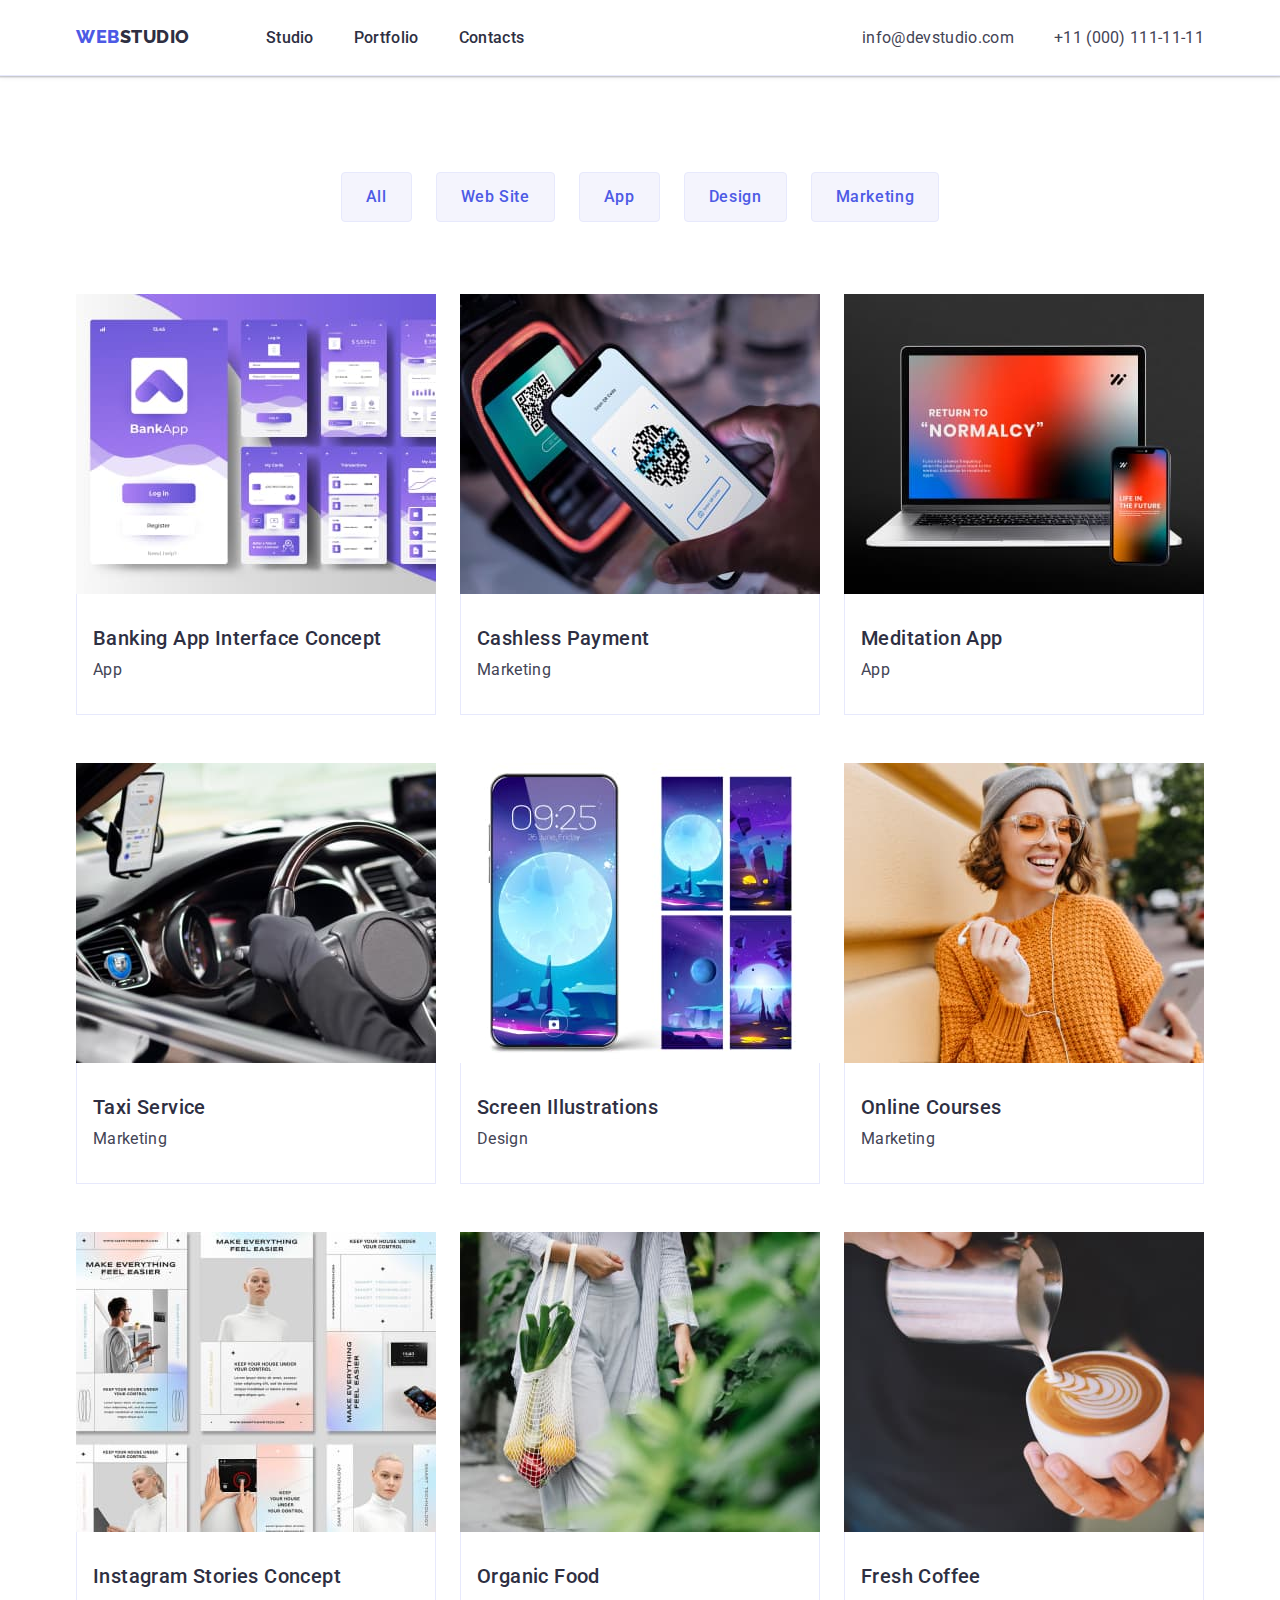
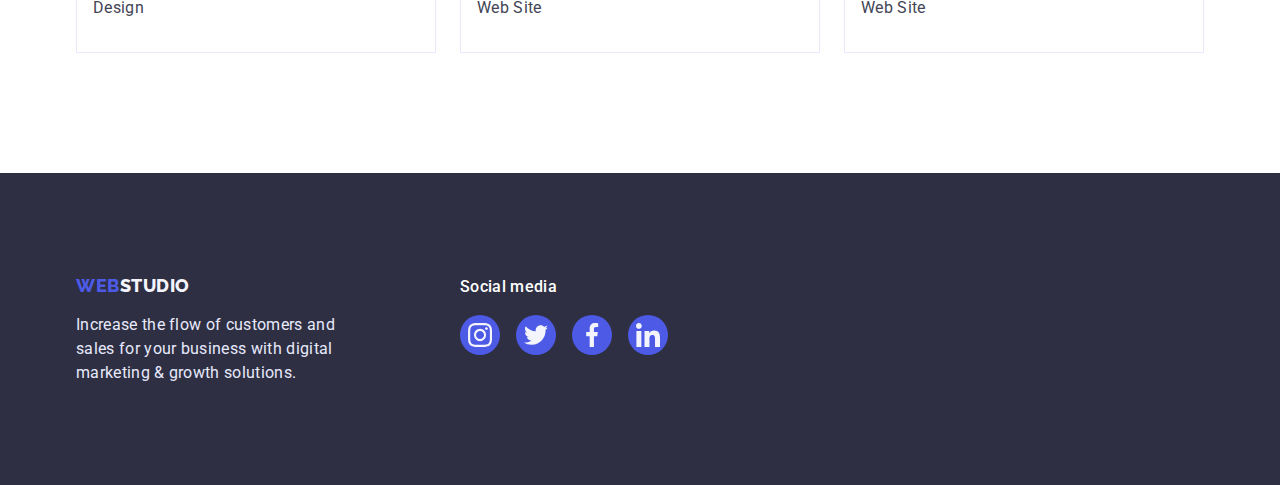
==== portfolio.html @ 76aab084 "hw5" ====
<!DOCTYPE html>
<html lang="en">
  <head>
    <meta charset="UTF-8" />
    <meta http-equiv="X-UA-Compatible" content="IE=edge" />
    <meta name="viewport" content="width=device-width, initial-scale=1.0" />
    <title>Document</title>
    <link rel="preconnect" href="https://fonts.googleapis.com" />
    <link rel="preconnect" href="https://fonts.gstatic.com" crossorigin />
    <link
      href="https://fonts.googleapis.com/css2?family=Raleway:wght@800&family=Roboto:wght@400;500;700&display=swap"
      rel="stylesheet"
    />
    <link
      rel="stylesheet"
      href="https://cdn.jsdelivr.net/npm/modern-normalize@1.1.0/modern-normalize.css"
    />
    <link rel="stylesheet" href="./css/styles.css" />
  </head>
  <body>
    <!--HEADER-->
    <header class="page-header">
      <div class="container page-header-container">
        <nav class="navigation">
          <a class="logo logo-header link" href="./index.html"
            >WEB<span class="header-part-word">Studio</span>
          </a>
          <ul class="menu list">
            <li class="menu-item">
              <a class="menu-link link" href="./index.html">Studio</a>
            </li>
            <li class="menu-item">
              <a class="menu-link link" href="./portfolio.html">Portfolio</a>
            </li>
            <li class="menu-item">
              <a class="menu-link link" href="">Contacts</a>
            </li>
          </ul>
          <!--Navigation-->
        </nav>
        <address class="communication-methods">
          <ul class="menu list">
            <li class="mail-number">
              <a class="link contacts" href="mailto:info@devstudio.com"
                >info@devstudio.com</a
              >
            </li>
            <li class="mail-number">
              <a class="link contacts" href="tel:+110001111111"
                >+11 (000) 111-11-11
              </a>
            </li>
          </ul>
        </address>
      </div>
    </header>
    <!--======MAIN======-->
    <main>
      <section class="section-portfolio">
        <div class="container">
          <h1 class="visually-hidden">Sections of the site</h1>
          <ul class="list menu-sections">
            <!--BUTTONS FOCUS HOVER-->
            <li class="btn-portfolio">
              <button class="filter-btn" type="button">All</button>
            </li>
            <li class="btn-portfolio">
              <button class="filter-btn" type="button">Web Site</button>
            </li>
            <li class="btn-portfolio">
              <button class="filter-btn" type="button">App</button>
            </li>
            <li class="btn-portfolio">
              <button class="filter-btn" type="button">Design</button>
            </li>
            <li class="btn-portfolio">
              <button class="filter-btn" type="button">Marketing</button>
            </li>
          </ul>
          <!-- work  -->
          <ul class="list portfolio-img">
            <li class="pictures-of-works">
              <a class="link links-img-works" href="">
                <img
                  src="./images/card1.jpg"
                  alt="Banking App Interface Concept"
                  width="360"
                  height="300"
                />
                <div class="typical-examples-work">
                  <h2 class="nav-types-work">Banking App Interface Concept</h2>
                  <p class="text-supnav">App</p>
                </div>
              </a>
            </li>
            <li class="pictures-of-works">
              <a class="link links-img-works" href="">
                <img
                  src="./images/card2.jpg"
                  alt="Cashless Payment"
                  width="360"
                  height="300"
                />
                <div class="typical-examples-work">
                  <h2 class="nav-types-work">Cashless Payment</h2>
                  <p class="text-supnav">Marketing</p>
                </div>
              </a>
            </li>
            <li class="pictures-of-works">
              <a class="link links-img-works" href="">
                <img
                  src="./images/card3.jpg"
                  alt="Meditation App"
                  width="360"
                  height="300"
                />
                <div class="typical-examples-work">
                  <h2 class="nav-types-work">Meditation App</h2>
                  <p class="text-supnav">App</p>
                </div>
              </a>
            </li>
            <li class="pictures-of-works">
              <a class="link links-img-works" href="">
                <img
                  src="./images/card4.jpg"
                  alt="Taxi Service"
                  width="360"
                  height="300"
                />
                <div class="typical-examples-work">
                  <h2 class="nav-types-work">Taxi Service</h2>
                  <p class="text-supnav">Marketing</p>
                </div>
              </a>
            </li>
            <li class="pictures-of-works">
              <a class="link links-img-works" href="">
                <img
                  src="./images/card5.jpg"
                  alt="Screen Illustrations"
                  width="360"
                  height="300"
                />
                <div class="typical-examples-work">
                  <h2 class="nav-types-work">Screen Illustrations</h2>
                  <p class="text-supnav">Design</p>
                </div>
              </a>
            </li>
            <li class="pictures-of-works">
              <a class="link links-img-works" href="">
                <img
                  src="./images/card6.jpg"
                  alt="Online Courses"
                  height="300"
                  width="360"
                />
                <div class="typical-examples-work">
                  <h2 class="nav-types-work">Online Courses</h2>
                  <p class="text-supnav">Marketing</p>
                </div>
              </a>
            </li>
            <li class="pictures-of-works bottom-pictures">
              <a class="link links-img-works" href="">
                <img
                  src="./images/card7.jpg"
                  alt="Instagram Stories Concept"
                  width="360"
                  height="300"
                />
                <div class="typical-examples-work">
                  <h2 class="nav-types-work">Instagram Stories Concept</h2>
                  <p class="text-supnav">Design</p>
                </div>
              </a>
            </li>
            <li class="pictures-of-works bottom-pictures">
              <a class="link links-img-works" href="">
                <img
                  src="./images/card8.jpg"
                  alt="Organic Food"
                  width="360"
                  height="300"
                />
                <div class="typical-examples-work">
                  <h2 class="nav-types-work">Organic Food</h2>
                  <p class="text-supnav">Web Site</p>
                </div>
              </a>
            </li>
            <li class="pictures-of-works bottom-pictures">
              <a class="link links-img-works" href="">
                <img
                  src="./images/card9.jpg"
                  alt="Fresh Coffee"
                  width="360"
                  height="300"
                />
                <div class="typical-examples-work">
                  <h2 class="nav-types-work">Fresh Coffee</h2>
                  <p class="text-supnav">Web Site</p>
                </div>
              </a>
            </li>
          </ul>
        </div>
      </section>
    </main>
    <footer class="footer">
      <div class="container cointeiner-flex">
        <div>
          <a class="logo link logo-footer" href="./index.html"
            >WEB<span class="footer-part-word">Studio</span>
          </a>
          <p class="paragraph-footer">
            Increase the flow of customers and sales for your business with
            digital marketing & growth solutions.
          </p>
        </div>
        <div class="div-soc-footer">
          <p class="soc-media-headline">Social media</p>
          <ul class="soc-list-footer list">
            <li class="soc-icon-footer">
              <a class="soc-link-footer" href="">
                <svg width="24" height="24">
                  <use href="./images/icons.svg#icon-instagram"></use>
                </svg>
              </a>
            </li>
            <li class="soc-icon-footer">
              <a class="soc-link-footer" href="">
                <svg width="24" height="24" class="footer-items-soc">
                  <use href="./images/icons.svg#icon-twitter"></use>
                </svg>
              </a>
            </li>
            <li class="soc-icon-footer">
              <a class="soc-link-footer" href="">
                <svg width="24" height="24" class="footer-items-soc">
                  <use href="./images/icons.svg#icon-facebook"></use>
                </svg>
              </a>
            </li>
            <li class="soc-icon-footer">
              <a class="soc-link-footer" href="">
                <svg width="24" height="24" class="footer-items-soc">
                  <use href="./images/icons.svg#icon-linkedin"></use>
                </svg>
              </a>
            </li>
          </ul>
        </div>
      </div>
    </footer>
  </body>
</html>
---- css/styles.css ----
:root {
  --font-color: #4d5ae5;
  --color-menu: #2e2f42;
  --color-nav-links: #434455;
  --color-white: #ffffff;
  --color-blue: #404bbf;
  --color-grey: #8e8f99;
  --white-grey: #f4f4fd;
  --primary-font: "Roboto", sans-serif;
  --secondary-font: "Raleway", sans-serif;
}
.list {
  list-style: none;
}
.link {
  text-decoration: none;
}
body {
  font-family: var(--primary-font);
  color: var(--color-nav-links);
  background-color: var(--color-white);
}
.section {
  padding-top: 120px;
  padding-bottom: 120px;
}
.section-second {
  padding-top: 120px;
}

h1,
h2,
h3,
h4,
h5,
h6,
p {
  margin-top: 0;
  margin-bottom: 0;
}
ul,
ol {
  margin-top: 0;
  margin-bottom: 0;
  padding-left: 0;
}
img {
  display: block;
}
.container {
  width: 1158px;
  margin-left: auto;
  margin-right: auto;
  padding-left: 15px;
  padding-right: 15px;
}
/*=======HEADER =============*/
.page-header {
  padding-top: 25.5px;
  padding-bottom: 25.5px;
  border-bottom: 1px solid #e7e9fc;
  box-shadow: 0px 2px 1px rgba(46, 47, 66, 0.08),
    0px 1px 1px rgba(46, 47, 66, 0.16), 0px 1px 6px rgba(46, 47, 66, 0.08);
}
.page-header-container {
  display: flex;
}

.navigation {
  display: flex;
}
.menu {
  display: flex;
  align-items: center;
}
.menu-item:not(:last-child) {
  margin-right: 40px;
}

.logo {
  font-family: var(--secondary-font);
  font-weight: 800;
  font-size: 18px;
  line-height: 1.17;
  letter-spacing: 0.03em;
  text-transform: uppercase;
  color: var(--font-color);
}
.logo-header {
  margin-right: 76px;
}
.header-part-word {
  font-family: var(--secondary-font);
  font-weight: 800;
  font-size: 18px;
  line-height: 1.17;
  letter-spacing: 0.03em;
  text-transform: uppercase;

  color: var(--color-menu);
}

.menu-link {
  font-weight: 500;
  font-size: 16px;
  line-height: 1.5;
  letter-spacing: 0.02em;

  color: var(--color-menu);
}
.menu-link:hover,
.menu-link:focus {
  color: var(--color-blue);
}
.mail-number:not(:last-child) {
  margin-right: 40px;
}
.communication-methods {
  font-style: normal;
  margin-left: auto;
}
.contacts {
  font-weight: 400;
  font-size: 16px;
  line-height: 1.5;
  letter-spacing: 0.02em;
  color: var(--color-nav-links);
}
.contacts:hover,
.contacts:focus {
  color: var(--color-blue);
}

/*=== HERO 1 PAGE=== */
.hero {
  background-color: var(--color-menu);
  padding-top: 188px;
  padding-bottom: 188px;
  background-image: linear-gradient(
      rgba(46, 47, 66, 0.7),
      rgba(46, 47, 66, 0.7)
    ),
    url("../images/people-office.jpg");
  background-repeat: no-repeat;
  background-size: cover;
  background-position: center;
  max-width: 1440px;
  margin: auto;
}

.section-name {
  font-weight: 700;
  font-size: 56px;
  line-height: 1.07;
  text-align: center;
  letter-spacing: 0.02em;

  color: var(--color-white);
  margin-bottom: 48px;
}
.modal-btn {
  font-family: var(--primary-font);
  font-weight: 500;
  font-size: 16px;
  line-height: 1.5;
  letter-spacing: 0.04em;
  cursor: pointer;
  margin-left: auto;
  margin-right: auto;
  display: flex;

  color: var(--color-white);
  background-color: var(--font-color);
  border-color: transparent;

  border-radius: 4px;
  padding-top: 15px;
  padding-bottom: 15px;
  padding-left: 32px;
  padding-right: 32px;
  box-shadow: 0px 4px 4px rgba(0, 0, 0, 0.15);
}
.modal-btn:hover,
.modal-btn:focus {
  background-color: var(--color-blue);
}

.section-subtitle {
  font-weight: 500;
  font-size: 20px;
  line-height: 1.2;
  letter-spacing: 0.02em;

  color: var(--color-menu);
}
.text-section-subtitle {
  font-size: 16px;
  line-height: 1.5;
  letter-spacing: 0.02em;
}
/*=============Second section ===========*/
.list-of-benefits {
  display: flex;
}
.visually-hidden {
  position: absolute;
  width: 1px;
  height: 1px;
  margin: -1px;
  border: 0;
  padding: 0;
  white-space: nowrap;
  clip-path: inset(100%);
  clip: rect(0 0 0 0);
  overflow: hidden;
}

.text-benefit:not(:last-child) {
  margin-right: 24px;
}
.text-benefit {
  flex-basis: 264.5px;
}
.section-subtitle {
  margin-bottom: 8px;
}
.background-benefit {
  height: 112px;
  background: #f4f4fd;
  border-radius: 4px;
  margin-bottom: 8px;
  display: flex;
  justify-content: center;
  align-items: center;
}

/*3 section What are we doing*/
.work-examples {
  display: flex;
  flex-wrap: wrap;
}
.exmpl-work-picture:not(:nth-child(3n)) {
  margin-right: 24px;
}

/*COMPONENS FOR 2 SECTOIN TITLE: What are we doing and Our team*/

.section-title {
  font-weight: 700;
  font-size: 36px;
  line-height: 1.11;
  text-align: center;
  letter-spacing: 0.02em;
  text-transform: capitalize;
  margin-bottom: 72px;

  color: var(--color-menu);
}
/*COMPONENS 1 h for section Our team*/
.web-studioworker {
  font-weight: 500;
  font-size: 20px;
  line-height: 1.2;
  text-align: center;
  letter-spacing: 0.02em;

  color: var(--color-menu);
  margin-bottom: 8px;
}
/*1 SECTION heading */
.web-studioworker-speciality {
  font-weight: 400;
  font-size: 16px;
  line-height: 1.5;
  text-align: center;
  letter-spacing: 0.02em;
  margin-bottom: 8px;
}
/*==========4 SECTION OUR TEAM====================== */
.section-list-team {
  background-color: #f4f4fd;
}
.employees-cards {
  display: flex;
  flex-wrap: wrap;
}
.employee-card:not(:nth-child(4n)) {
  margin-right: 24px;
}
.employee-card {
  box-shadow: 0px 1px 6px rgba(46, 47, 66, 0.08),
    0px 1px 1px rgba(46, 47, 66, 0.16), 0px 2px 1px rgba(46, 47, 66, 0.08);
}
.links-fourth-section {
  background-color: var(--color-white);
  border-radius: 0px 0px 4px 4px;
}

.name-vacancy-employee {
  padding-top: 32px;
  padding-bottom: 32px;
}
.employee-soc-lict {
  display: flex;
  justify-content: center;
  gap: 24px;
}
.emploee-soc-item {
  width: 40px;
  height: 40px;
}
.soc-icon {
  fill: #f4f4fd;
}
.emploee-soc-link {
  width: 100%;
  height: 100%;
  border-radius: 50%;
  background-color: var(--font-color);
  display: flex;
  align-items: center;
  justify-content: center;
}
.emploee-soc-link:hover,
.emploee-soc-link:focus {
  background-color: var(--color-blue);
}
/*=====================SECTION CUSTOMERS===================================*/
.customers {
  padding-top: 120px;
  padding-bottom: 120px;
}
.caption-customers {
  font-family: var(--primary-font);
  font-style: normal;
  font-weight: 700;
  font-size: 36px;
  line-height: 1.1;
  text-align: center;
  letter-spacing: 0.02em;
  color: var(--color-menu);
  margin-bottom: 72px;
}

.roster-li {
  width: 168px;
  height: 88px;
  width: calc((100% - 120px) / 6);
}
.icons-svg {
  width: 104px;
  height: 56px;

  fill: currentColor;
}
.icons-customers {
  display: flex;
  justify-content: center;
  gap: 24px;
}
.reference-customers:hover,
.reference-customers:focus {
  border: 1px solid var(--color-blue);
  color: var(--color-blue);
}
.reference-customers:focus {
  outline: none;
}
.reference-customers:hover .icons-svg,
.reference-customers:focus .icons-svg {
  fill: var(--color-blue);
}

.reference-customers {
  border: 1px solid var(--color-grey);
  color: var(--color-grey);
  border-radius: 4px;
  display: flex;
  justify-content: center;
  align-items: center;
  height: 100%;
}

/*============SECTION HERO 2 PAGE=================*/

.filter-btn {
  font-family: var(--primary-font);
  font-weight: 500;
  font-size: 16px;
  line-height: 1.5;
  letter-spacing: 0.04em;

  color: var(--font-color);
  background-color: var(--white-grey);
  border: 1px solid #e7e9fc;
  border-radius: 4px;
  cursor: pointer;
}
.filter-btn:hover,
.filter-btn:focus {
  color: var(--color-white);
  background-color: var(--color-blue);
  border-color: transparent;
  box-shadow: 0px 3px 1px rgba(0, 0, 0, 0.1), 0px 2px 1px rgba(0, 0, 0, 0.08),
    0px 2px 2px rgba(0, 0, 0, 0.12);
}
.filter-btn {
  padding-left: 24px;
  padding-right: 24px;
  padding-top: 12px;
  padding-bottom: 12px;
}
.menu-sections {
  display: flex;
  margin-bottom: 72px;
  justify-content: center;
}
.btn-portfolio:not(:last-child) {
  margin-right: 24px;
}
.links-img-works {
  display: block;
}
.links-img-works:hover,
.links-img-works:focus {
  box-shadow: 0px 1px 6px rgba(46, 47, 66, 0.08),
    0px 1px 1px rgba(46, 47, 66, 0.16), 0px 2px 1px rgba(46, 47, 66, 0.08);
}

/*================Subheadings of the second section====================*/
.nav-types-work {
  font-weight: 500;
  font-size: 20px;
  line-height: 1.2;
  letter-spacing: 0.02em;
  margin-bottom: 8px;
  color: var(--color-menu);
}
.section-subtitle {
  margin-bottom: 8px;
}

/*PARAGRAPHS SUPHEADINGS*/
.text-supnav {
  font-size: 16px;
  line-height: 1.5;
  letter-spacing: 0.02em;
  color: var(--color-nav-links);
}
.portfolio-img {
  display: flex;
  flex-wrap: wrap;
}

.portfolio-img {
  display: flex;
  flex-wrap: wrap;
  row-gap: 48px;
  column-gap: 24px;
}
.typical-examples-work {
  border-left: 1px solid #e7e9fc;
  border-right: 1px solid #e7e9fc;
  border-bottom: 1px solid #e7e9fc;
  padding: 32px 16px;
}
.section-portfolio {
  padding-top: 96px;
  padding-bottom: 120px;
}

/*FOOTER*/
.cointeiner-flex {
  display: flex;
  align-items: baseline;
}
.footer {
  background-color: var(--color-menu);
}
.first-div-footer {
  margin-right: 120px;
}
.div-soc-footer {
  margin-left: 120px;
}
.footer-part-word {
  font-family: var(--secondary-font);
  font-weight: 800;
  font-size: 18px;
  line-height: 1.17;
  letter-spacing: 0.03em;
  color: #f4f4fd;
}
.footer {
  padding-top: 101.5px;
  padding-bottom: 100px;
}
.paragraph-footer {
  font-weight: 400;
  font-size: 16px;
  line-height: 1.5;
  letter-spacing: 0.02em;
  color: #e7e9fc;
  margin-top: 17.5px;
  width: 264px;
  height: 72px;
}

.soc-media-headline {
  font-weight: 500;
  font-size: 16px;
  color: var(--color-white);
  line-height: 1.5;
  margin-bottom: 16px;
  letter-spacing: 0.02em;
}
.soc-list-footer {
  display: flex;
  justify-content: center;

  gap: 16px;
}
.footer-items-soc {
  fill: var(--white-grey);
}
.soc-icon-footer {
  width: 40px;
  height: 40px;
}
.soc-link-footer {
  display: flex;
  width: 100%;
  height: 100%;
  border-radius: 50%;
  background-color: var(--font-color);
  display: flex;
  align-items: center;
  justify-content: center;
}
.soc-link-footer:hover,
.soc-link-footer:focus {
  background-color: #31d0aa;
}
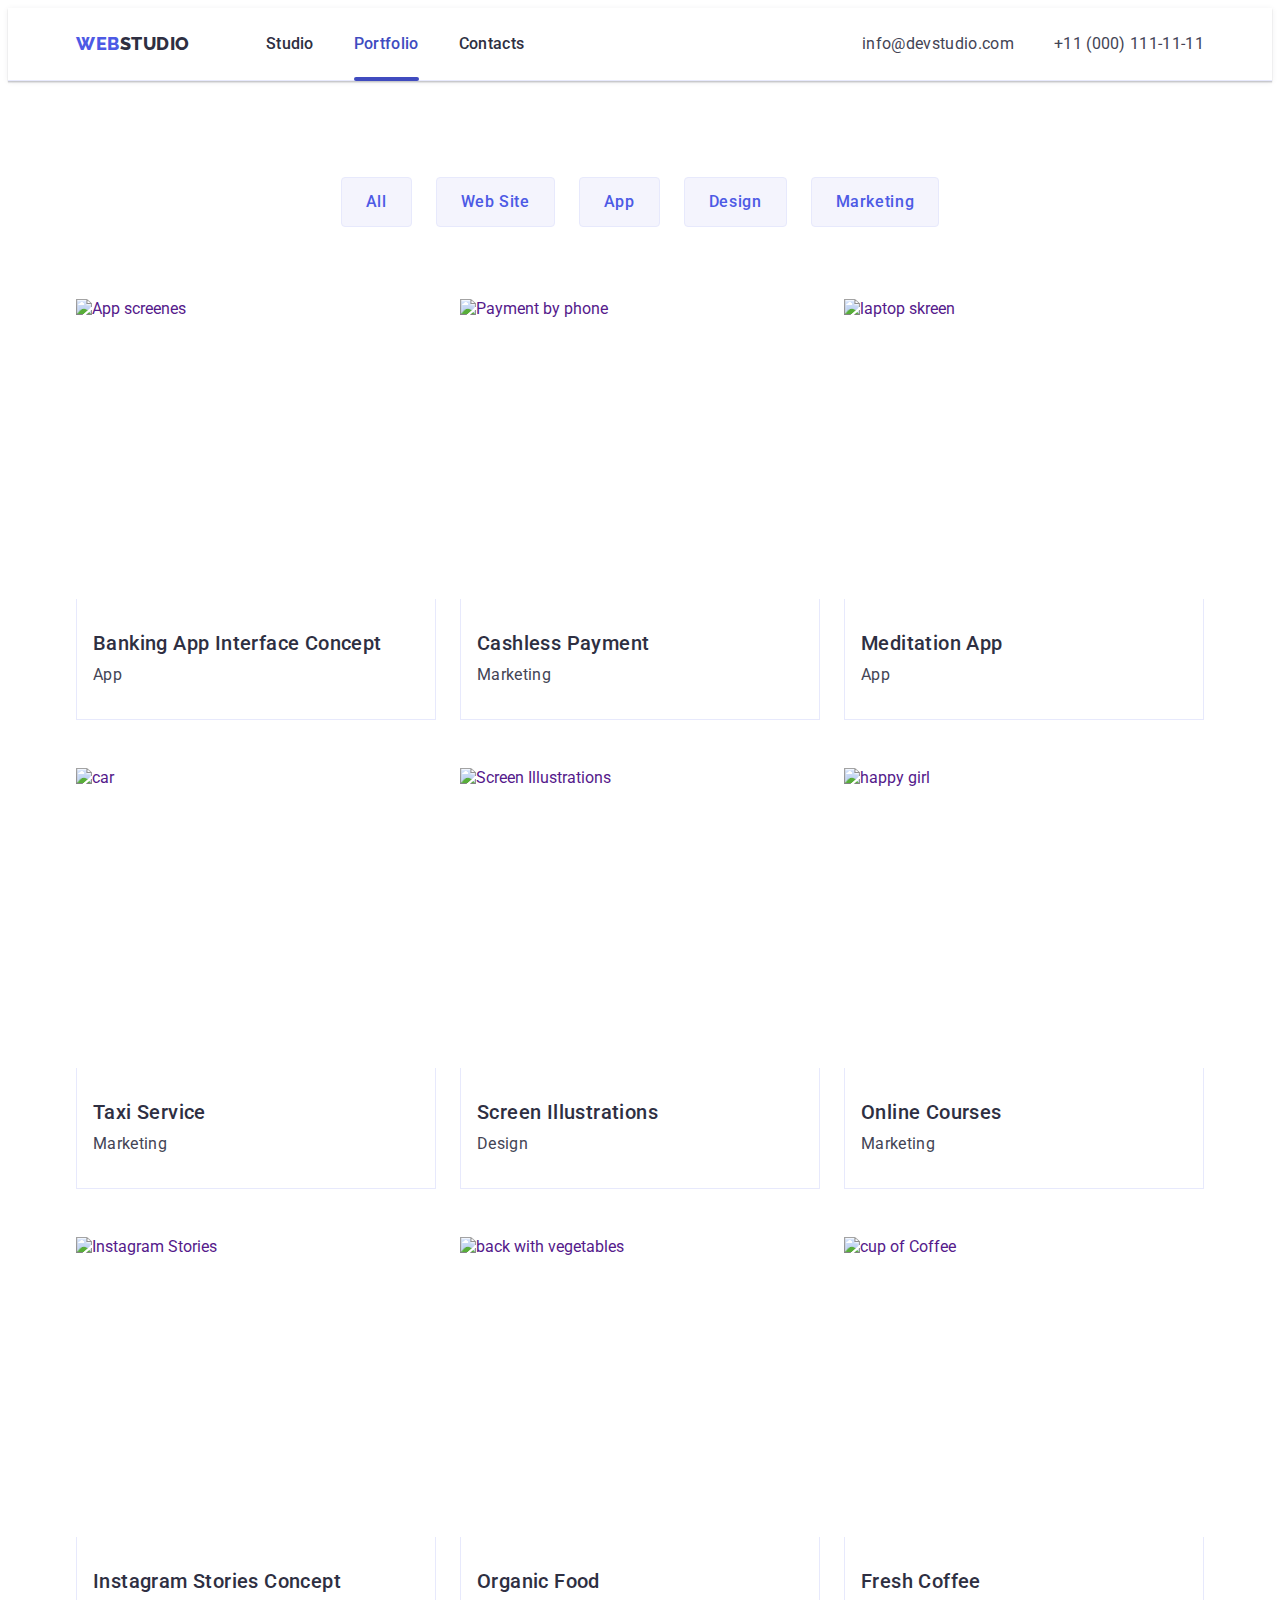
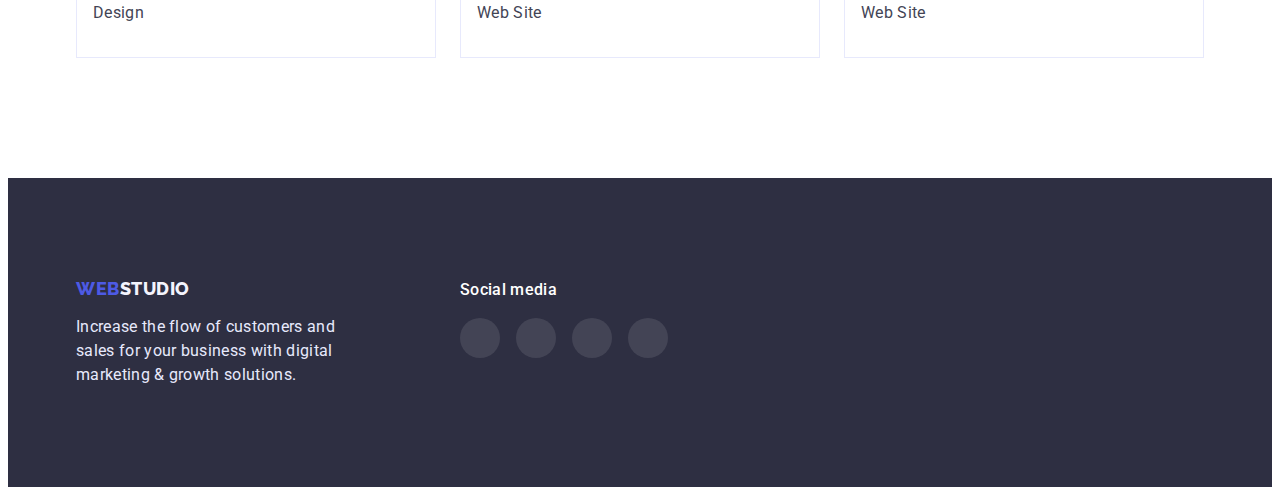
==== commit f73e492a: "fin5" ====
--- a/portfolio.html
+++ b/portfolio.html
@@ -1,259 +1,234 @@
 <!DOCTYPE html>
 <html lang="en">
-  <head>
-    <meta charset="UTF-8" />
-    <meta http-equiv="X-UA-Compatible" content="IE=edge" />
-    <meta name="viewport" content="width=device-width, initial-scale=1.0" />
-    <title>Document</title>
-    <link rel="preconnect" href="https://fonts.googleapis.com" />
-    <link rel="preconnect" href="https://fonts.gstatic.com" crossorigin />
+
+<head>
+    <meta charset="UTF-8">
+    <meta http-equiv="X-UA-Compatible" content="IE=edge">
+    <meta name="viewport" content="width=device-width, initial-scale=1.0">
+    <title>webstudio</title>
+    <link rel="preconnect" href="https://fonts.googleapis.com">
+    <link rel="preconnect" href="https://fonts.gstatic.com" crossorigin>
+    <link rel="stylesheet" href="https://cdnjs.cloudflare.com/ajax/libs/modern-normalize/1.1.0/modern-normalize.min.css"
+        integrity="sha512-wpPYUAdjBVSE4KJnH1VR1HeZfpl1ub8YT/NKx4PuQ5NmX2tKuGu6U/JRp5y+Y8XG2tV+wKQpNHVUX03MfMFn9Q=="
+        crossorigin="anonymous" referrerpolicy="no-referrer" />
     <link
-      href="https://fonts.googleapis.com/css2?family=Raleway:wght@800&family=Roboto:wght@400;500;700&display=swap"
-      rel="stylesheet"
-    />
-    <link
-      rel="stylesheet"
-      href="https://cdn.jsdelivr.net/npm/modern-normalize@1.1.0/modern-normalize.css"
-    />
-    <link rel="stylesheet" href="./css/styles.css" />
-  </head>
-  <body>
-    <!--HEADER-->
-    <header class="page-header">
-      <div class="container page-header-container">
-        <nav class="navigation">
-          <a class="logo logo-header link" href="./index.html"
-            >WEB<span class="header-part-word">Studio</span>
-          </a>
-          <ul class="menu list">
-            <li class="menu-item">
-              <a class="menu-link link" href="./index.html">Studio</a>
-            </li>
-            <li class="menu-item">
-              <a class="menu-link link" href="./portfolio.html">Portfolio</a>
-            </li>
-            <li class="menu-item">
-              <a class="menu-link link" href="">Contacts</a>
-            </li>
-          </ul>
-          <!--Navigation-->
-        </nav>
-        <address class="communication-methods">
-          <ul class="menu list">
-            <li class="mail-number">
-              <a class="link contacts" href="mailto:info@devstudio.com"
-                >info@devstudio.com</a
-              >
-            </li>
-            <li class="mail-number">
-              <a class="link contacts" href="tel:+110001111111"
-                >+11 (000) 111-11-11
-              </a>
-            </li>
-          </ul>
-        </address>
-      </div>
+        href="https://fonts.googleapis.com/css2?family=Raleway:wght@800&family=Roboto:wght@400;500;700;900&display=swap"
+        rel="stylesheet">
+    <link rel="stylesheet" href="./css/styles.css">
+</head>
+
+<body>
+
+
+    <!-------------------- HEADER--------------------->
+    <header class="header">
+        <div class="container header-container">
+            <nav class="nav list header-nav">
+                <a class="logo logo-header link" href="./index.html">Web<span class="logo-span link">Studio</span></a>
+
+                <ul class="list header-list-container">
+                    <li class="nav-link-item"><a class="nav-link link" href="./index.html">Studio</a></li>
+                    <li class="nav-link-item"><a class="nav-link link decor-line" href="./portfolio.html">Portfolio</a></li>
+                    <li class="nav-link-item"><a class="nav-link link" href="">Contacts</a></li>
+                </ul>
+            </nav>
+            <address class="address">
+                <ul class="list list-container">
+                    <li class="mail-li  address-mail-li"><a class="mail link"
+                            href="mailto:info@devstudio.com">info@devstudio.com</a></li>
+                    <li class="mail-li"><a class="mail link" href="tel:+110001111111">+11 (000) 111-11-11</a></li>
+                </ul>
+            </address>
+        </div>
     </header>
-    <!--======MAIN======-->
-    <main>
-      <section class="section-portfolio">
-        <div class="container">
-          <h1 class="visually-hidden">Sections of the site</h1>
-          <ul class="list menu-sections">
-            <!--BUTTONS FOCUS HOVER-->
-            <li class="btn-portfolio">
-              <button class="filter-btn" type="button">All</button>
-            </li>
-            <li class="btn-portfolio">
-              <button class="filter-btn" type="button">Web Site</button>
-            </li>
-            <li class="btn-portfolio">
-              <button class="filter-btn" type="button">App</button>
-            </li>
-            <li class="btn-portfolio">
-              <button class="filter-btn" type="button">Design</button>
-            </li>
-            <li class="btn-portfolio">
-              <button class="filter-btn" type="button">Marketing</button>
-            </li>
-          </ul>
-          <!-- work  -->
-          <ul class="list portfolio-img">
-            <li class="pictures-of-works">
-              <a class="link links-img-works" href="">
-                <img
-                  src="./images/card1.jpg"
-                  alt="Banking App Interface Concept"
-                  width="360"
-                  height="300"
-                />
-                <div class="typical-examples-work">
-                  <h2 class="nav-types-work">Banking App Interface Concept</h2>
-                  <p class="text-supnav">App</p>
-                </div>
-              </a>
-            </li>
-            <li class="pictures-of-works">
-              <a class="link links-img-works" href="">
-                <img
-                  src="./images/card2.jpg"
-                  alt="Cashless Payment"
-                  width="360"
-                  height="300"
-                />
-                <div class="typical-examples-work">
-                  <h2 class="nav-types-work">Cashless Payment</h2>
-                  <p class="text-supnav">Marketing</p>
-                </div>
-              </a>
-            </li>
-            <li class="pictures-of-works">
-              <a class="link links-img-works" href="">
-                <img
-                  src="./images/card3.jpg"
-                  alt="Meditation App"
-                  width="360"
-                  height="300"
-                />
-                <div class="typical-examples-work">
-                  <h2 class="nav-types-work">Meditation App</h2>
-                  <p class="text-supnav">App</p>
-                </div>
-              </a>
-            </li>
-            <li class="pictures-of-works">
-              <a class="link links-img-works" href="">
-                <img
-                  src="./images/card4.jpg"
-                  alt="Taxi Service"
-                  width="360"
-                  height="300"
-                />
-                <div class="typical-examples-work">
-                  <h2 class="nav-types-work">Taxi Service</h2>
-                  <p class="text-supnav">Marketing</p>
-                </div>
-              </a>
-            </li>
-            <li class="pictures-of-works">
-              <a class="link links-img-works" href="">
-                <img
-                  src="./images/card5.jpg"
-                  alt="Screen Illustrations"
-                  width="360"
-                  height="300"
-                />
-                <div class="typical-examples-work">
-                  <h2 class="nav-types-work">Screen Illustrations</h2>
-                  <p class="text-supnav">Design</p>
-                </div>
-              </a>
-            </li>
-            <li class="pictures-of-works">
-              <a class="link links-img-works" href="">
-                <img
-                  src="./images/card6.jpg"
-                  alt="Online Courses"
-                  height="300"
-                  width="360"
-                />
-                <div class="typical-examples-work">
-                  <h2 class="nav-types-work">Online Courses</h2>
-                  <p class="text-supnav">Marketing</p>
-                </div>
-              </a>
-            </li>
-            <li class="pictures-of-works bottom-pictures">
-              <a class="link links-img-works" href="">
-                <img
-                  src="./images/card7.jpg"
-                  alt="Instagram Stories Concept"
-                  width="360"
-                  height="300"
-                />
-                <div class="typical-examples-work">
-                  <h2 class="nav-types-work">Instagram Stories Concept</h2>
-                  <p class="text-supnav">Design</p>
-                </div>
-              </a>
-            </li>
-            <li class="pictures-of-works bottom-pictures">
-              <a class="link links-img-works" href="">
-                <img
-                  src="./images/card8.jpg"
-                  alt="Organic Food"
-                  width="360"
-                  height="300"
-                />
-                <div class="typical-examples-work">
-                  <h2 class="nav-types-work">Organic Food</h2>
-                  <p class="text-supnav">Web Site</p>
-                </div>
-              </a>
-            </li>
-            <li class="pictures-of-works bottom-pictures">
-              <a class="link links-img-works" href="">
-                <img
-                  src="./images/card9.jpg"
-                  alt="Fresh Coffee"
-                  width="360"
-                  height="300"
-                />
-                <div class="typical-examples-work">
-                  <h2 class="nav-types-work">Fresh Coffee</h2>
-                  <p class="text-supnav">Web Site</p>
-                </div>
-              </a>
-            </li>
-          </ul>
+    <main class="main">
+
+        <section class="gallery-top">
+            <div class="container">
+                <h1 class="visually-hidden">main-title</h1>
+                <ul class="hero hero-list list hero-list-item">
+                    <li><button type="button" class="button">All</button></li>
+                    <li><button type="button" class="button">Web Site</button></li>
+                    <li><button type="button" class="button">App</button></li>
+                    <li><button type="button" class="button">Design</button></li>
+                    <li><button type="button" class="button">Marketing</button></li>
+                </ul>
+                <ul class="list main-photo">
+                    <li class="main-photo-link"><a class="link main-link" href="">
+                            <div class="thamb action">
+                                <img class="img" src=".//images/img-min.jpg" alt="App screenes" width="360" height="300">
+                                <p class="overlow-text">14 Stylish and User-Friendly App Design Concepts · Task Manager App · Calorie Tracker App · Exotic Fruit Ecommerce App ·
+                                    Cloud Storage App</p>
+                            </div>
+                        <div class="title-wrap">
+                                <h2 class="gallery-title">Banking App Interface Concept</h2>
+                                <p class="gallery-subtitle">App</p>
+                            </div>
+                        </a>
+                    </li>
+                    <li class="main-photo-link"><a class="link main-link" href="">
+                            <div class="thamb action">
+                                 <img class="img" src=".//images/img2-min.jpg" alt="Payment by phone" width="360"
+                                    height="300">
+                                    <p class="overlow-text">14 Stylish and User-Friendly App Design Concepts · Task Manager App · Calorie Tracker App ·
+                                        Exotic Fruit Ecommerce App ·
+                                        Cloud Storage App</p>
+                                </div>
+                            <div class="title-wrap">
+                                <h2 class="gallery-title">Cashless Payment</h2>
+                                <p class="gallery-subtitle">Marketing</p>
+                            </div>
+                        </a>
+                    </li>
+                    <li class="main-photo-link"><a class="link main-link" href="">
+                            <div class="thamb action">
+                               <img class="img" src=".//images/img3g-min.jpg" alt="laptop skreen" width="360"
+                                height="300">
+                                <p class="overlow-text">14 Stylish and User-Friendly App Design Concepts · Task Manager App · Calorie Tracker App ·
+                                    Exotic Fruit Ecommerce App ·
+                                    Cloud Storage App</p>
+                            </div>
+                            <div class="title-wrap">
+                                <h2 class="gallery-title">Meditation App</h2>
+                                <p class="gallery-subtitle">App</p>
+                            </div>
+                        </a>
+                    </li>
+                    <li class="main-photo-link"><a class="link main-link" href="">
+                            <div class="thamb action">
+                                 <img class="img" src=".//images/img4-min.jpg" alt="car" width="360" height="300">
+                                <p class="overlow-text">14 Stylish and User-Friendly App Design Concepts · Task Manager App · Calorie Tracker App ·
+                                    Exotic Fruit Ecommerce App ·
+                                    Cloud Storage App</p>
+                                </div>
+                            <div class="title-wrap">
+                                <h2 class="gallery-title">Taxi Service</h2>
+                                <p class="gallery-subtitle">Marketing</p>
+                            </div>
+                        </a>
+                    </li>
+                    <li class="main-photo-link"><a class="link main-link" href="">
+                        <div class="thamb action">
+                            <img class="img" src=".//images/img5-min.jpg" alt="Screen Illustrations" width="360"
+                                height="300">
+                            <p class="overlow-text">14 Stylish and User-Friendly App Design Concepts · Task Manager App · Calorie Tracker App ·
+                                Exotic Fruit Ecommerce App ·
+                                Cloud Storage App</p>
+                            </div>
+                            <div class="title-wrap">
+                                <h2 class="gallery-title">Screen Illustrations</h2>
+                                <p class="gallery-subtitle">Design</p>
+                            </div>
+                        </a>
+                    </li>
+                    <li class="main-photo-link"><a class="link main-link" href="">
+                        <div class="thamb action">
+                            <img class="img" src=".//images/img6-min.jpg" alt="happy girl" width="360" height="300">
+                            <p class="overlow-text">14 Stylish and User-Friendly App Design Concepts · Task Manager App · Calorie Tracker App ·
+                                Exotic Fruit Ecommerce App ·
+                                Cloud Storage App</p>
+                            <div class="title-wrap"></div>
+                                <h2 class="gallery-title">Online Courses</h2>
+                                <p class="gallery-subtitle">Marketing</p>
+                            </div>
+                            <div class="title-wrap">
+                                <h2 class="gallery-title">Online Courses</h2>
+                                <p class="gallery-subtitle">Marketing</p>
+                            </div>
+                        </a>
+                    </li>
+                    <li class="main-photo-link"><a class="link main-link" href="">
+                        <div class="thamb action">
+                            <img class="img" src=".//images/img7-min.jpg" alt="Instagram Stories" width="360"
+                                height="300">
+                            <p class="overlow-text">14 Stylish and User-Friendly App Design Concepts · Task Manager App · Calorie Tracker App ·
+                                Exotic Fruit Ecommerce App ·
+                                Cloud Storage App</p>
+                            </div>
+                            <div class="title-wrap">
+                                <h2 class="gallery-title">Instagram Stories Concept</h2>
+                                <p class="gallery-subtitle">Design</p>
+                            </div>
+                        </a>
+                    </li>
+                    <li class="main-photo-link"><a class="link main-link" href="">
+                        <div class="thamb action">
+                            <img class="img" src=".//images/img8-min.jpg" alt="back with vegetables" width="360"
+                                height="300">
+                            <p class="overlow-text">14 Stylish and User-Friendly App Design Concepts · Task Manager App · Calorie Tracker App ·
+                                Exotic Fruit Ecommerce App ·
+                                Cloud Storage App</p>
+                            </div>
+                            <div class="title-wrap">
+                                <h2 class="gallery-title">Organic Food</h2>
+                                <p class="gallery-subtitle">Web Site</p>
+                            </div>
+                        </a>
+                    </li>
+                    <li class="main-photo-link"><a class="link main-link" href="">
+                        <div class="thamb action">
+                            <img class="img" src=".//images/img9-min.jpg" alt="cup of Coffee" width="360"
+                                height="300">
+                                <p>14 Stylish and User-Friendly App Design Concepts · 
+                                    Task Manager App · Calorie Tracker App · Exotic Fruit Ecommerce App ·
+                        Cloud Storage App</p></div>
+                            <div class="title-wrap">
+                                <h2 class="gallery-title">Fresh Coffee</h2>
+                                <p class="gallery-subtitle">Web Site</p>
+                            </div>
+                        </a>
+                    </li>
+                </ul>
+            </div>
+        </section>
+    </main>
+    <!-- footer-->
+    <!-- footer-->
+    <footer class="footer">
+        <div class="container container-footer">
+            <div><a class="logo link logo-footer" href="index.html">Web<span
+                        class="logo-span-footer link">Studio</span></a>
+                <p class="footer-title">
+                    Increase the flow of customers and sales for your business with digital marketing & growth
+                    solutions.
+                </p>
+            </div>
+            <div class="footer-social">
+                <p class="footer-soc-text">Social media</p>
+                <ul class="footer-soc-list list">
+                    <li class="footer-icon-list">
+                        <a class="footer-link">
+                            <svg width="24" height="24" class="footer-svg">
+                                <use href="./images/symbol-defs.svg#icon-instagram-2">
+                                </use>
+                            </svg></a>
+                    </li>
+                    <li class="footer-icon-list">
+                        <a class="footer-link">
+                            <svg width="24" height="24" class="footer-svg">
+                                <use href="./images/symbol-defs.svg#icon-Group">
+                                </use>
+                            </svg></a>
+                    </li>
+                    <li class="footer-icon-list">
+                        <a class="footer-link">
+                            <svg width="24" height="24" class="footer-svg">
+                                <use href="./images/symbol-defs.svg#icon-facebook-1">
+                                </use>
+                            </svg></a>
+                    </li>
+                    <li class="footer-icon-list">
+                        <a class="footer-link">
+                            <svg width="24" height="24" class="footer-svg">
+                                <use href="./images/symbol-defs.svg#icon-linkedin-1">
+                                </use>
+                            </svg></a>
+                    </li>
+                </ul>
+            </div>
         </div>
-      </section>
-    </main>
-    <footer class="footer">
-      <div class="container cointeiner-flex">
-        <div>
-          <a class="logo link logo-footer" href="./index.html"
-            >WEB<span class="footer-part-word">Studio</span>
-          </a>
-          <p class="paragraph-footer">
-            Increase the flow of customers and sales for your business with
-            digital marketing & growth solutions.
-          </p>
-        </div>
-        <div class="div-soc-footer">
-          <p class="soc-media-headline">Social media</p>
-          <ul class="soc-list-footer list">
-            <li class="soc-icon-footer">
-              <a class="soc-link-footer" href="">
-                <svg width="24" height="24">
-                  <use href="./images/icons.svg#icon-instagram"></use>
-                </svg>
-              </a>
-            </li>
-            <li class="soc-icon-footer">
-              <a class="soc-link-footer" href="">
-                <svg width="24" height="24" class="footer-items-soc">
-                  <use href="./images/icons.svg#icon-twitter"></use>
-                </svg>
-              </a>
-            </li>
-            <li class="soc-icon-footer">
-              <a class="soc-link-footer" href="">
-                <svg width="24" height="24" class="footer-items-soc">
-                  <use href="./images/icons.svg#icon-facebook"></use>
-                </svg>
-              </a>
-            </li>
-            <li class="soc-icon-footer">
-              <a class="soc-link-footer" href="">
-                <svg width="24" height="24" class="footer-items-soc">
-                  <use href="./images/icons.svg#icon-linkedin"></use>
-                </svg>
-              </a>
-            </li>
-          </ul>
-        </div>
-      </div>
+
     </footer>
-  </body>
-</html>
+</body>
+
+</html>--- a/css/styles.css
+++ b/css/styles.css
@@ -1,32 +1,23 @@
-:root {
-  --font-color: #4d5ae5;
-  --color-menu: #2e2f42;
-  --color-nav-links: #434455;
-  --color-white: #ffffff;
-  --color-blue: #404bbf;
-  --color-grey: #8e8f99;
-  --white-grey: #f4f4fd;
-  --primary-font: "Roboto", sans-serif;
-  --secondary-font: "Raleway", sans-serif;
-}
-.list {
-  list-style: none;
-}
-.link {
-  text-decoration: none;
-}
-body {
-  font-family: var(--primary-font);
-  color: var(--color-nav-links);
-  background-color: var(--color-white);
-}
-.section {
-  padding-top: 120px;
-  padding-bottom: 120px;
-}
-.section-second {
-  padding-top: 120px;
-}
+:root{
+  --iris:#4D5AE5;
+  --ocean:#404BBF;
+  --naviblue: #2E2F42;
+  --green:#31D0AA;
+  --slate:#434455;
+  --laightslate:#8E8F99;
+  --cornflower:#E7E9FC;
+  --cloud:#F4F4FD;
+  --navibluemodal:#2E2F42 40 %;
+  --grey:#2E2F42 70 %;
+}
+
+/**--------------RESET------------*/
+*,
+*::before,
+*::after{
+box-sizing: border-box;
+}
+
 
 h1,
 h2,
@@ -34,510 +25,876 @@
 h4,
 h5,
 h6,
-p {
-  margin-top: 0;
-  margin-bottom: 0;
-}
-ul,
-ol {
-  margin-top: 0;
-  margin-bottom: 0;
+p{margin: 0;
+}
+
+button{
+  cursor: pointer;
+}
+
+img{
+  display: block;
+  max-width: 100%;
+  height: auto;
+}
+
+ul{
   padding-left: 0;
-}
-img {
+margin: 0;
+}
+
+/*---------body--------*/
+
+
+
+body {font-family: "Roboto", sans-serif;
+  color: #434455 ;
+  background-color: #FFFFFF;
+}
+
+
+
+
+.header{
+  border-bottom: 1px solid #E7E9FC;
+  box-shadow: 0px 1px 6px 0px rgba(46, 47, 66, 0.08),
+   0px 1px 1px 0px rgba(46, 47, 66, 0.16),
+   0px 2px 1px 0px rgba(46, 47, 66, 0.08);
+}
+
+/* -------logo---------- */
+.logo {
+font-family: 'Raleway' ,sans-serif ;
+font-weight: 800;
+font-size: 18px;
+line-height: 1.17;
+color:var(--iris);
+letter-spacing: 0.03em;
+text-transform: uppercase;
+}
+.logo-header{
   display: block;
-}
-.container {
+  padding-top: 24px;
+  padding-bottom: 24px;
+  margin-right:  76px;
+
+}
+.list-container{
+  display: block;
+}
+.list.header-container{ 
+  border: none;
+}
+.logo-span{
+  color:var(--naviblue);
+ }
+  
+
+  .logo link{text-decoration: none;}
+ 
+  .logo-span-footer{
+      font-family: 'Raleway' ,sans-serif ;
+      font-weight: 800;
+      font-size: 18px;
+      line-height: 1.17;
+      color:var(--cloud);
+      letter-spacing: 0.03em;
+      text-transform: uppercase;
+      }
+     
+  
+
+
+/* -----------nav----------- */
+.container{
   width: 1158px;
-  margin-left: auto;
-  margin-right: auto;
-  padding-left: 15px;
+  padding-left: 15px; 
   padding-right: 15px;
-}
-/*=======HEADER =============*/
-.page-header {
-  padding-top: 25.5px;
-  padding-bottom: 25.5px;
-  border-bottom: 1px solid #e7e9fc;
-  box-shadow: 0px 2px 1px rgba(46, 47, 66, 0.08),
-    0px 1px 1px rgba(46, 47, 66, 0.16), 0px 1px 6px rgba(46, 47, 66, 0.08);
-}
-.page-header-container {
-  display: flex;
-}
-
-.navigation {
-  display: flex;
-}
-.menu {
+  margin: 0 auto;
+}
+
+.header-container{
+   display: flex;
+   justify-content: space-between;
+   
+}  
+.header-list-container{
+  display: flex;
+  
+}
+
+.header-nav{
   display: flex;
   align-items: center;
-}
-.menu-item:not(:last-child) {
-  margin-right: 40px;
-}
-
-.logo {
-  font-family: var(--secondary-font);
-  font-weight: 800;
-  font-size: 18px;
-  line-height: 1.17;
-  letter-spacing: 0.03em;
-  text-transform: uppercase;
-  color: var(--font-color);
-}
-.logo-header {
-  margin-right: 76px;
-}
-.header-part-word {
-  font-family: var(--secondary-font);
-  font-weight: 800;
-  font-size: 18px;
-  line-height: 1.17;
-  letter-spacing: 0.03em;
-  text-transform: uppercase;
-
-  color: var(--color-menu);
-}
-
-.menu-link {
+  
+
+}
+
+
+.nav-link:hover{
+  color: var(--iris);
+}
+
+
+.nav-link:focus{
+   color: var(--iris);  
+}
+.nav-link { 
   font-weight: 500;
-  font-size: 16px;
   line-height: 1.5;
   letter-spacing: 0.02em;
-
-  color: var(--color-menu);
-}
-.menu-link:hover,
-.menu-link:focus {
-  color: var(--color-blue);
-}
-.mail-number:not(:last-child) {
-  margin-right: 40px;
-}
-.communication-methods {
+  color: var(--naviblue);
+  display: block;
+  padding-top: 24px;
+  padding-bottom: 24px;
+  position: relative;
+  
+  transition: 
+  color 250ms cubic-bezier(0.4, 0, 0.2, 1); 
+  
+}
+.decor-line{
+  color: var(--ocean);
+}
+.decor-line::after{
+  content: '';
+  position:absolute;
+  width: 100%;
+  height: 4px; 
+  left: 0px;
+  top: 69px;
+
+
+  background:var(--ocean);
+  border-radius: 2px;
+}
+.nav-link-item{
+
+  margin-right:40px;
+  
+}
+
+
+
+
+.address{
+  display: flex;
   font-style: normal;
-  margin-left: auto;
-}
-.contacts {
+  
+  
+  
+}
+.list-container{
+  display: flex;
+  align-items: center;
+  justify-content: center;
+
+  
+}
+.mail {
+
   font-weight: 400;
   font-size: 16px;
   line-height: 1.5;
   letter-spacing: 0.02em;
-  color: var(--color-nav-links);
-}
-.contacts:hover,
-.contacts:focus {
-  color: var(--color-blue);
-}
-
-/*=== HERO 1 PAGE=== */
-.hero {
-  background-color: var(--color-menu);
+  color:var(--slate);
+  display: block;
+  padding-top: 24px;
+  padding-bottom: 24px;
+  transition:
+  color 250ms cubic-bezier(0.4, 0, 0.2, 1); 
+  }
+.tel {
+  
+  font-weight: 400;
+  font-size: 16px;
+  line-height: 1.5;
+  letter-spacing: 0.02em;
+  color:var(--slate);
+}
+
+
+.mail cursor{
+   align-self: start;}
+
+
+
+.mail:hover{
+color: var(--ocean);
+}
+.mail:focus{
+color:var(--ocean);
+}
+
+.address-mail-li{
+  margin-right: 40px;
+}
+
+.tel , .mail{cursor: pointer;} 
+
+
+
+
+/* -----------hero---------------- */
+ 
+ 
+.list{
+  list-style: none}
+.link{
+   text-decoration: none;
+}
+.hero-container{
+  text-align: center;
+}
+.hero{
+  font-weight: 500;
+  font-size: 16px;
+  line-height: 1.5; 
+
+  
+}
+
+
+.hero-list-item{ 
+  font-weight: 500;
+  font-size: 16px;
+  line-height: 1.5 ;
+  display: flex; 
+  justify-content: center;
+  gap: 24px;
+ margin-bottom: 72px;
+  
+  }
+
+
+
+
+.mainpage-hero{
+ 
+  max-width: 1440px; 
+  margin-left: auto;
+  margin-right: auto;
+  background-color: var(--naviblue);
   padding-top: 188px;
   padding-bottom: 188px;
-  background-image: linear-gradient(
-      rgba(46, 47, 66, 0.7),
-      rgba(46, 47, 66, 0.7)
-    ),
-    url("../images/people-office.jpg");
+  background-image: linear-gradient(rgba(46, 47, 66, 0.7),rgba(46, 47, 66, 0.7)),url(../images/people-office1.jpg);
   background-repeat: no-repeat;
+  background-position: center;
   background-size: cover;
-  background-position: center;
-  max-width: 1440px;
-  margin: auto;
-}
-
-.section-name {
-  font-weight: 700;
+  
+    
+}
+.mainpage-hero-title{
   font-size: 56px;
-  line-height: 1.07;
   text-align: center;
   letter-spacing: 0.02em;
-
-  color: var(--color-white);
-  margin-bottom: 48px;
-}
-.modal-btn {
-  font-family: var(--primary-font);
+  color:#ffffff;
+  line-height: 1.07;
+  width: 496px;
+  margin: 0 auto;
+}
+ 
+
+
+
+
+.button{ 
+  font-family:"Roboto", sans-serif;
   font-weight: 500;
   font-size: 16px;
   line-height: 1.5;
+  color: var(--iris);
   letter-spacing: 0.04em;
-  cursor: pointer;
-  margin-left: auto;
-  margin-right: auto;
-  display: flex;
-
-  color: var(--color-white);
-  background-color: var(--font-color);
+  padding-top: 12px;
+  padding-bottom: 12px;
+  padding-left: 24px;
+  padding-right: 24px;
+  background:var(--cloud);
+  border: 1px solid #E7E9FC;
+  border-radius: 4px;
+ 
+  transition: 
+  background 250ms cubic-bezier(0.4, 0, 0.2, 1), 
+  box-shadow 250ms cubic-bezier(0.4, 0, 0.2, 1),
+  border-color 250ms cubic-bezier(0.4, 0, 0.2, 1), 
+  color 250ms cubic-bezier(0.4, 0, 0.2, 1); }
+
+.button:hover{
+  background: var(--iris);
+  color: #ffffff;
+  box-shadow: 0px 4px 4px rgba(0, 0, 0, 0.15);
   border-color: transparent;
-
-  border-radius: 4px;
-  padding-top: 15px;
-  padding-bottom: 15px;
-  padding-left: 32px;
-  padding-right: 32px;
+}
+.button:focus{
+  background: var(--iris); 
+  color: #ffffff;
   box-shadow: 0px 4px 4px rgba(0, 0, 0, 0.15);
-}
-.modal-btn:hover,
-.modal-btn:focus {
-  background-color: var(--color-blue);
-}
-
-.section-subtitle {
+  border-color: transparent;
+}
+
+
+
+.button-hero{ 
+  
+  font-family: "Roboto", sans-serif;
   font-weight: 500;
-  font-size: 20px;
-  line-height: 1.2;
-  letter-spacing: 0.02em;
-
-  color: var(--color-menu);
-}
-.text-section-subtitle {
+  font-style: normal;
   font-size: 16px;
   line-height: 1.5;
-  letter-spacing: 0.02em;
-}
-/*=============Second section ===========*/
-.list-of-benefits {
-  display: flex;
-}
-.visually-hidden {
-  position: absolute;
-  width: 1px;
-  height: 1px;
-  margin: -1px;
-  border: 0;
-  padding: 0;
-  white-space: nowrap;
-  clip-path: inset(100%);
-  clip: rect(0 0 0 0);
-  overflow: hidden;
-}
-
-.text-benefit:not(:last-child) {
-  margin-right: 24px;
-}
-.text-benefit {
-  flex-basis: 264.5px;
-}
-.section-subtitle {
-  margin-bottom: 8px;
-}
-.background-benefit {
+  min-width: 169px;
+
+  border: none;
+  border-radius: 4px;
+  box-shadow: 0px 4px 4px rgba(0, 0, 0, 0.15);
+  letter-spacing: 0.04em;
+  background-color:var(--iris);
+  color: #FFFFFF;
+  margin-top: 48px;
+  padding-top: 16px;
+  padding-right: 32px; 
+  padding-bottom: 16px;
+  padding-left: 32px;
+
+  transition:
+  background  250ms cubic-bezier(0.4, 0, 0.2, 1), 
+  box-shadow 250ms cubic-bezier(0.4, 0, 0.2, 1); 
+  
+}
+
+.button-hero:hover{ 
+  box-shadow: 0px 4px 4px rgba(0, 0, 0, 0.15);
+  background: var(--ocean);}
+
+.button-hero:focus{ 
+  box-shadow: 0px 4px 4px rgba(0, 0, 0, 0.15);
+  background-color: var(--ocean);}
+
+
+
+.backdrop{
+
+  position: fixed;
+  left: 0;
+  top: 0;
+  width: 100%;
+  height:100%;
+  background: rgba(46, 47, 66, 0.4);
+  display: flex;
+  justify-content: center;
+  align-items: center;
+  transition: opacity 300ms cubic-bezier(0.4, 0, 0.2, 1),
+  visibility 300ms cubic-bezier(0.4, 0, 0.2, 1);
+
+}
+.is-hidden{
+  visibility: hidden;
+  opacity: 0;
+  pointer-events: none;
+} 
+.modal{
+  width: 408px;
+  min-height: 576px;
+  padding: 24px;
+  background: #FCFCFC;
+  box-shadow: 0px 1px 1px rgba(0, 0, 0, 0.14), 0px 1px 3px rgba(0, 0, 0, 0.12), 0px 2px 1px rgba(0, 0, 0, 0.2);
+  border-radius: 4px;
+
+ 
+}
+.button-modal{
+  display: flex;
+  margin-left: auto;
+  background: #E7E9FC;
+  border: 1px solid rgba(0, 0, 0, 0.1);
+  border-radius: 50%;
+  width: 24px;
+  height: 24px;
+  justify-content: center;
+  align-items: center;
+
+
+  transition:
+  background-color  250ms cubic-bezier(0.4, 0, 0.2, 1), 
+  fill 250ms cubic-bezier(0.4, 0, 0.2, 1); 
+  
+}
+.button-modal:hover{
+  background-color: var(--ocean); 
+  fill: white;
+
+}
+.button-modal:hover{
+  background-color: var(--ocean); 
+  fill: white;
+}
+
+
+
+
+/*****---------------- offers------------------ */
+
+.offers-list-container{ 
+  display: flex;
+  gap: 24px;
+}
+.offers-container{
+  
+}
+.offers-title{
+ flex-basis: auto;
+width: 264px;
+}
+
+.offers-list{
+font-weight: 500;
+line-height: 1.2;
+letter-spacing: 0.02;
+color: var(--naviblue);
+font-size: 36px;
+text-align: center;
+text-transform: capitalize;
+}
+
+
+
+.offer-list-item{
+font-weight: 500;
+font-size: 20px;
+line-height:1.2 ;
+letter-spacing: 0.02em;
+color: var(--naviblue);
+margin-bottom: 8px;}
+
+
+
+
+.offers{
+  padding-top: 120px;
+  padding-bottom: 120px;
+
+}
+.icon-container{
+  width: 264px; 
   height: 112px;
-  background: #f4f4fd;
+  display: flex;
+  align-items: center;
+  justify-content: center;
+ margin-bottom: 8px;
+  background: #F4F4FD;
   border-radius: 4px;
-  margin-bottom: 8px;
-  display: flex;
-  justify-content: center;
-  align-items: center;
-}
-
-/*3 section What are we doing*/
-.work-examples {
-  display: flex;
-  flex-wrap: wrap;
-}
-.exmpl-work-picture:not(:nth-child(3n)) {
-  margin-right: 24px;
-}
-
-/*COMPONENS FOR 2 SECTOIN TITLE: What are we doing and Our team*/
-
-.section-title {
-  font-weight: 700;
+}
+.text{
+      font-weight: 400;
+      font-size: 16px;
+      line-height: 1.5;
+      letter-spacing: 0.02em;
+      color:var(--slate);  
+}
+
+
+/******* ------------gallery------------- */
+
+.main-gallery{
+  padding-bottom: 120px;
+
+}
+.gallery-text{
+  padding-top: 32px;
+  padding-right: 16px;
+  padding-bottom: 32px;
+  padding-left: 16px;
+}
+.main-gallery-list{
+  display: flex;
+  gap:24px;
+  
+}
+.main-gallery-text{
   font-size: 36px;
   line-height: 1.11;
   text-align: center;
   letter-spacing: 0.02em;
   text-transform: capitalize;
+  color: var(--naviblue);
   margin-bottom: 72px;
-
-  color: var(--color-menu);
-}
-/*COMPONENS 1 h for section Our team*/
-.web-studioworker {
+ 
+}
+.main-link{
+  display: block;
+    
+  transition:
+  box-shadow 250ms cubic-bezier(0.4, 0, 0.2, 1);
+
+
+  }
+.main-link:hover{
+  box-shadow: 0px 1px 6px rgba(46, 47, 66, 0.08), 0px 1px 1px rgba(46, 47, 66, 0.16), 0px 2px 1px rgba(46, 47, 66, 0.08); 
+}
+.main-link:focus{
+  box-shadow: 0px 1px 6px rgba(46, 47, 66, 0.08), 0px 1px 1px rgba(46, 47, 66, 0.16), 0px 2px 1px rgba(46, 47, 66, 0.08); 
+}
+.gallery-top{
+  padding-top: 96px;
+  padding-bottom: 120px;
+
+}
+.gallery-title{
+  font-weight: 500;
+font-size: 20px;
+line-height: 1.2;
+letter-spacing: 0.02em;
+color:var(--naviblue);
+margin-bottom: 8px;
+
+
+}
+.gallery-subtitle{
+
+font-size: 16px;
+line-height: 1.5;
+letter-spacing: 0.02em;
+color:var(--slate);
+
+}
+.main-gallery-img{
+
+  width: 360px;
+}
+/*-------------team---------------------*/
+
+.team{
+   background:var(--cloud);
+  padding-bottom: 120px;
+  padding-top: 120px;
+}
+
+
+
+.team-container-resume{
+  display: flex;
+  gap: 24px;
+}
+
+.team-gellery{
+background-color:var(--cloud);
+font-weight: 500;
+font-size: 36px;
+line-height: 1.11;
+text-align: center;
+letter-spacing: 0.02em;
+text-transform: capitalize;
+color: var(--naviblue);
+margin-bottom: 72px;
+
+}
+.team-gellery-list{
+background-color: #FFFFFF;
+width: 264px;
+border-radius: 0px 0px 4px 4px;
+box-shadow: 0px 1px 6px rgba(46, 47, 66, 0.08), 0px 1px 1px rgba(46, 47, 66, 0.16), 0px 2px 1px rgba(46, 47, 66, 0.08);
+
+
+}
+
+.team-gellery-text{
   font-weight: 500;
   font-size: 20px;
   line-height: 1.2;
   text-align: center;
   letter-spacing: 0.02em;
-
-  color: var(--color-menu);
+  color: var(--naviblue);
   margin-bottom: 8px;
-}
-/*1 SECTION heading */
-.web-studioworker-speciality {
-  font-weight: 400;
+
+}
+.team-gellery-subtext{
   font-size: 16px;
   line-height: 1.5;
   text-align: center;
   letter-spacing: 0.02em;
+  color: var(--slate);
   margin-bottom: 8px;
-}
-/*==========4 SECTION OUR TEAM====================== */
-.section-list-team {
-  background-color: #f4f4fd;
-}
-.employees-cards {
-  display: flex;
-  flex-wrap: wrap;
-}
-.employee-card:not(:nth-child(4n)) {
-  margin-right: 24px;
-}
-.employee-card {
-  box-shadow: 0px 1px 6px rgba(46, 47, 66, 0.08),
-    0px 1px 1px rgba(46, 47, 66, 0.16), 0px 2px 1px rgba(46, 47, 66, 0.08);
-}
-.links-fourth-section {
-  background-color: var(--color-white);
-  border-radius: 0px 0px 4px 4px;
-}
-
-.name-vacancy-employee {
-  padding-top: 32px;
-  padding-bottom: 32px;
-}
-.employee-soc-lict {
-  display: flex;
-  justify-content: center;
+
+}
+.social{
+  display: flex;
   gap: 24px;
-}
-.emploee-soc-item {
+  justify-content: center;
+}
+.social-link{
+  
   width: 40px;
   height: 40px;
-}
-.soc-icon {
-  fill: #f4f4fd;
-}
-.emploee-soc-link {
+ 
+ 
+  
+}
+.icon-social{
+  transition:
+  background  250ms cubic-bezier(0.4, 0, 0.2, 1); 
+}
+
+
+.icon-social:hover{
+   background-color: var(--ocean);
+  
+ 
+}
+
+
+.icon-social:focus{
+  background-color: var(--ocean);
+  
+}
+.icon-social{
+  display: flex;
+  align-items: center;
+  justify-content: center;
   width: 100%;
   height: 100%;
+  background-color: var(--iris);
   border-radius: 50%;
-  background-color: var(--font-color);
-  display: flex;
-  align-items: center;
-  justify-content: center;
-}
-.emploee-soc-link:hover,
-.emploee-soc-link:focus {
-  background-color: var(--color-blue);
-}
-/*=====================SECTION CUSTOMERS===================================*/
-.customers {
+}
+
+/* ----------CUSTOMERS---------------- */
+
+.customers{
   padding-top: 120px;
   padding-bottom: 120px;
-}
-.caption-customers {
-  font-family: var(--primary-font);
-  font-style: normal;
-  font-weight: 700;
+
+
+}
+.customers-container{ 
+  display: flex;
+  align-items: center;
+  justify-content: center;
+
+ 
+}
+.customers-wrap{   
+
+
+}
+.customers-text{
+  font-family: 'Roboto';
   font-size: 36px;
-  line-height: 1.1;
+  line-height: 1.11em;
   text-align: center;
   letter-spacing: 0.02em;
-  color: var(--color-menu);
-  margin-bottom: 72px;
-}
-
-.roster-li {
+  text-transform: capitalize;
+  color:var(--naviblue);
+  margin:auto;  
+  margin-bottom: 72px; 
+}
+.customers-list{
+  display: flex;
+  gap: 24px;
+  justify-content: center; 
+
+}
+.customers-link{
   width: 168px;
   height: 88px;
-  width: calc((100% - 120px) / 6);
-}
-.icons-svg {
-  width: 104px;
-  height: 56px;
-
-  fill: currentColor;
-}
-.icons-customers {
-  display: flex;
-  justify-content: center;
-  gap: 24px;
-}
-.reference-customers:hover,
-.reference-customers:focus {
-  border: 1px solid var(--color-blue);
-  color: var(--color-blue);
-}
-.reference-customers:focus {
-  outline: none;
-}
-.reference-customers:hover .icons-svg,
-.reference-customers:focus .icons-svg {
-  fill: var(--color-blue);
-}
-
-.reference-customers {
-  border: 1px solid var(--color-grey);
-  color: var(--color-grey);
+}
+
+.customers-icon{
+  width: 100%;
+  height: 100%;
+  display: flex;
+  justify-content: center;
+  align-items: center;
+  
   border-radius: 4px;
-  display: flex;
-  justify-content: center;
-  align-items: center;
-  height: 100%;
-}
-
-/*============SECTION HERO 2 PAGE=================*/
-
-.filter-btn {
-  font-family: var(--primary-font);
+  border: 1px solid var(--laightslate);
+  fill: var(--laightslate); 
+   
+  transition:
+  fill 250ms cubic-bezier(0.4, 0, 0.2, 1), 
+  border-color 250ms cubic-bezier(0.4, 0, 0.2, 1)
+ ; 
+}
+
+.customers-icon:hover{
+  border: 1px solid var(--ocean);
+  fill:var(--ocean);
+} 
+
+.customers-icon:focus{
+  border: 1px solid var(--ocean);
+  fill:var(--ocean);
+} 
+
+
+.customers-svg{  
+  justify-content: center;
+  align-content: center;
+}  
+
+
+/* ---------footer----------- */
+.footer{
+  display: flex;
+  background-color:var(--naviblue);
+  color:#ffffff;
+  padding-top: 100px;
+  padding-bottom: 100px;}
+  
+.container-footer{
+  display: flex;
+  align-items: baseline;
+
+
+
+}
+  .footer-title{
+font-size: 16px;
+line-height: 1.5;
+letter-spacing: 0.02em;
+color:var(--cornflower);
+max-width: 264px;
+height: 72px;
+
+}
+.footer-social{
+  margin-left: 120px;
+ 
+
+}    
+
+.footer-soc-text{
+  font-family: 'Roboto';
   font-weight: 500;
   font-size: 16px;
   line-height: 1.5;
-  letter-spacing: 0.04em;
-
-  color: var(--font-color);
-  background-color: var(--white-grey);
-  border: 1px solid #e7e9fc;
-  border-radius: 4px;
-  cursor: pointer;
-}
-.filter-btn:hover,
-.filter-btn:focus {
-  color: var(--color-white);
-  background-color: var(--color-blue);
-  border-color: transparent;
-  box-shadow: 0px 3px 1px rgba(0, 0, 0, 0.1), 0px 2px 1px rgba(0, 0, 0, 0.08),
-    0px 2px 2px rgba(0, 0, 0, 0.12);
-}
-.filter-btn {
-  padding-left: 24px;
-  padding-right: 24px;
-  padding-top: 12px;
-  padding-bottom: 12px;
-}
-.menu-sections {
-  display: flex;
-  margin-bottom: 72px;
-  justify-content: center;
-}
-.btn-portfolio:not(:last-child) {
-  margin-right: 24px;
-}
-.links-img-works {
-  display: block;
-}
-.links-img-works:hover,
-.links-img-works:focus {
-  box-shadow: 0px 1px 6px rgba(46, 47, 66, 0.08),
-    0px 1px 1px rgba(46, 47, 66, 0.16), 0px 2px 1px rgba(46, 47, 66, 0.08);
-}
-
-/*================Subheadings of the second section====================*/
-.nav-types-work {
-  font-weight: 500;
-  font-size: 20px;
-  line-height: 1.2;
   letter-spacing: 0.02em;
-  margin-bottom: 8px;
-  color: var(--color-menu);
-}
-.section-subtitle {
-  margin-bottom: 8px;
-}
-
-/*PARAGRAPHS SUPHEADINGS*/
-.text-supnav {
-  font-size: 16px;
-  line-height: 1.5;
-  letter-spacing: 0.02em;
-  color: var(--color-nav-links);
-}
-.portfolio-img {
-  display: flex;
-  flex-wrap: wrap;
-}
-
-.portfolio-img {
-  display: flex;
-  flex-wrap: wrap;
-  row-gap: 48px;
-  column-gap: 24px;
-}
-.typical-examples-work {
-  border-left: 1px solid #e7e9fc;
-  border-right: 1px solid #e7e9fc;
-  border-bottom: 1px solid #e7e9fc;
-  padding: 32px 16px;
-}
-.section-portfolio {
-  padding-top: 96px;
-  padding-bottom: 120px;
-}
-
-/*FOOTER*/
-.cointeiner-flex {
-  display: flex;
-  align-items: baseline;
-}
-.footer {
-  background-color: var(--color-menu);
-}
-.first-div-footer {
-  margin-right: 120px;
-}
-.div-soc-footer {
-  margin-left: 120px;
-}
-.footer-part-word {
-  font-family: var(--secondary-font);
-  font-weight: 800;
-  font-size: 18px;
-  line-height: 1.17;
-  letter-spacing: 0.03em;
-  color: #f4f4fd;
-}
-.footer {
-  padding-top: 101.5px;
-  padding-bottom: 100px;
-}
-.paragraph-footer {
-  font-weight: 400;
-  font-size: 16px;
-  line-height: 1.5;
-  letter-spacing: 0.02em;
-  color: #e7e9fc;
-  margin-top: 17.5px;
-  width: 264px;
-  height: 72px;
-}
-
-.soc-media-headline {
-  font-weight: 500;
-  font-size: 16px;
-  color: var(--color-white);
-  line-height: 1.5;
+  color: #FFFFFF;
   margin-bottom: 16px;
-  letter-spacing: 0.02em;
-}
-.soc-list-footer {
-  display: flex;
-  justify-content: center;
-
-  gap: 16px;
-}
-.footer-items-soc {
-  fill: var(--white-grey);
-}
-.soc-icon-footer {
+
+ 
+}
+
+.footer-soc-list{
+display: flex;
+gap:16px;
+justify-content: center;
+align-items: center;
+}
+
+.footer-icon-list{
+
   width: 40px;
   height: 40px;
 }
-.soc-link-footer {
-  display: flex;
+
+.footer-link{
   width: 100%;
   height: 100%;
+  display: flex;
   border-radius: 50%;
-  background-color: var(--font-color);
-  display: flex;
+  background-color: rgba(255,255,255,0.1);
+  justify-content: center;
   align-items: center;
-  justify-content: center;
-}
-.soc-link-footer:hover,
-.soc-link-footer:focus {
-  background-color: #31d0aa;
-}
+  
+  transition: 
+  background-color  250ms cubic-bezier(0.4, 0, 0.2, 1);
+}
+
+
+
+.footer-link:hover{
+  
+  background-color: var(--green);}
+.footer-link:focus{
+ 
+  background-color: var(--green);}
+
+
+.footer-svg{
+fill:#FFFFFF
+
+}
+
+
+.logo-footer{
+display: inline-block;
+margin-bottom: 16px;
+ 
+}
+.main-photo{
+  display: flex;
+  flex-wrap: wrap;
+  gap: 24px;
+  row-gap: 48px;
+}
+.main-photo-link{
+  width: 360px;
+  background: #FFFFFF;
+
+}
+
+.thamb{
+  position: relative;
+  width: 360px;
+  height: 300px;
+  overflow: hidden;
+}
+
+.overlow-text{
+  display: flex;
+position: absolute;
+width: 100%;
+height: 100%;
+top:0;
+left: 0;
+transform: translateY(100%);
+font-size: 16px;
+line-height: 1.5;
+letter-spacing: 0.02em;
+padding-top: 40px;
+padding-bottom: 40px;
+padding-left: 32px;
+padding-right: 32px;
+
+color: var(--cloud);
+background-color: var(--iris);
+
+transition: 
+transform 250ms cubic-bezier(0.4, 0, 0.2, 1);
+}
+
+.main-link:hover .overlow-text{
+  transform: translateY(0);
+}
+
+.main-link:focus .overlow-text{
+  transform: translateY(0);
+}
+
+
+
+
+
+
+.title-wrap{
+  padding-left: 16px;
+  padding-right: 16px;
+  padding-top: 32px;
+  padding-bottom: 32px;
+  border-left: 1px solid #E7E9FC;
+  border-bottom: 1px solid #E7E9FC;
+  border-right: 1px solid #E7E9FC;
+}
+.visually-hidden {
+  position: absolute;
+    white-space: nowrap;
+    width: 1px;
+    height: 1px;
+    overflow: hidden;
+    border: 0;
+    padding: 0;
+    clip: rect(0 0 0 0);
+    clip-path: inset(50%);
+    margin: -1px;
+}
+
+
+
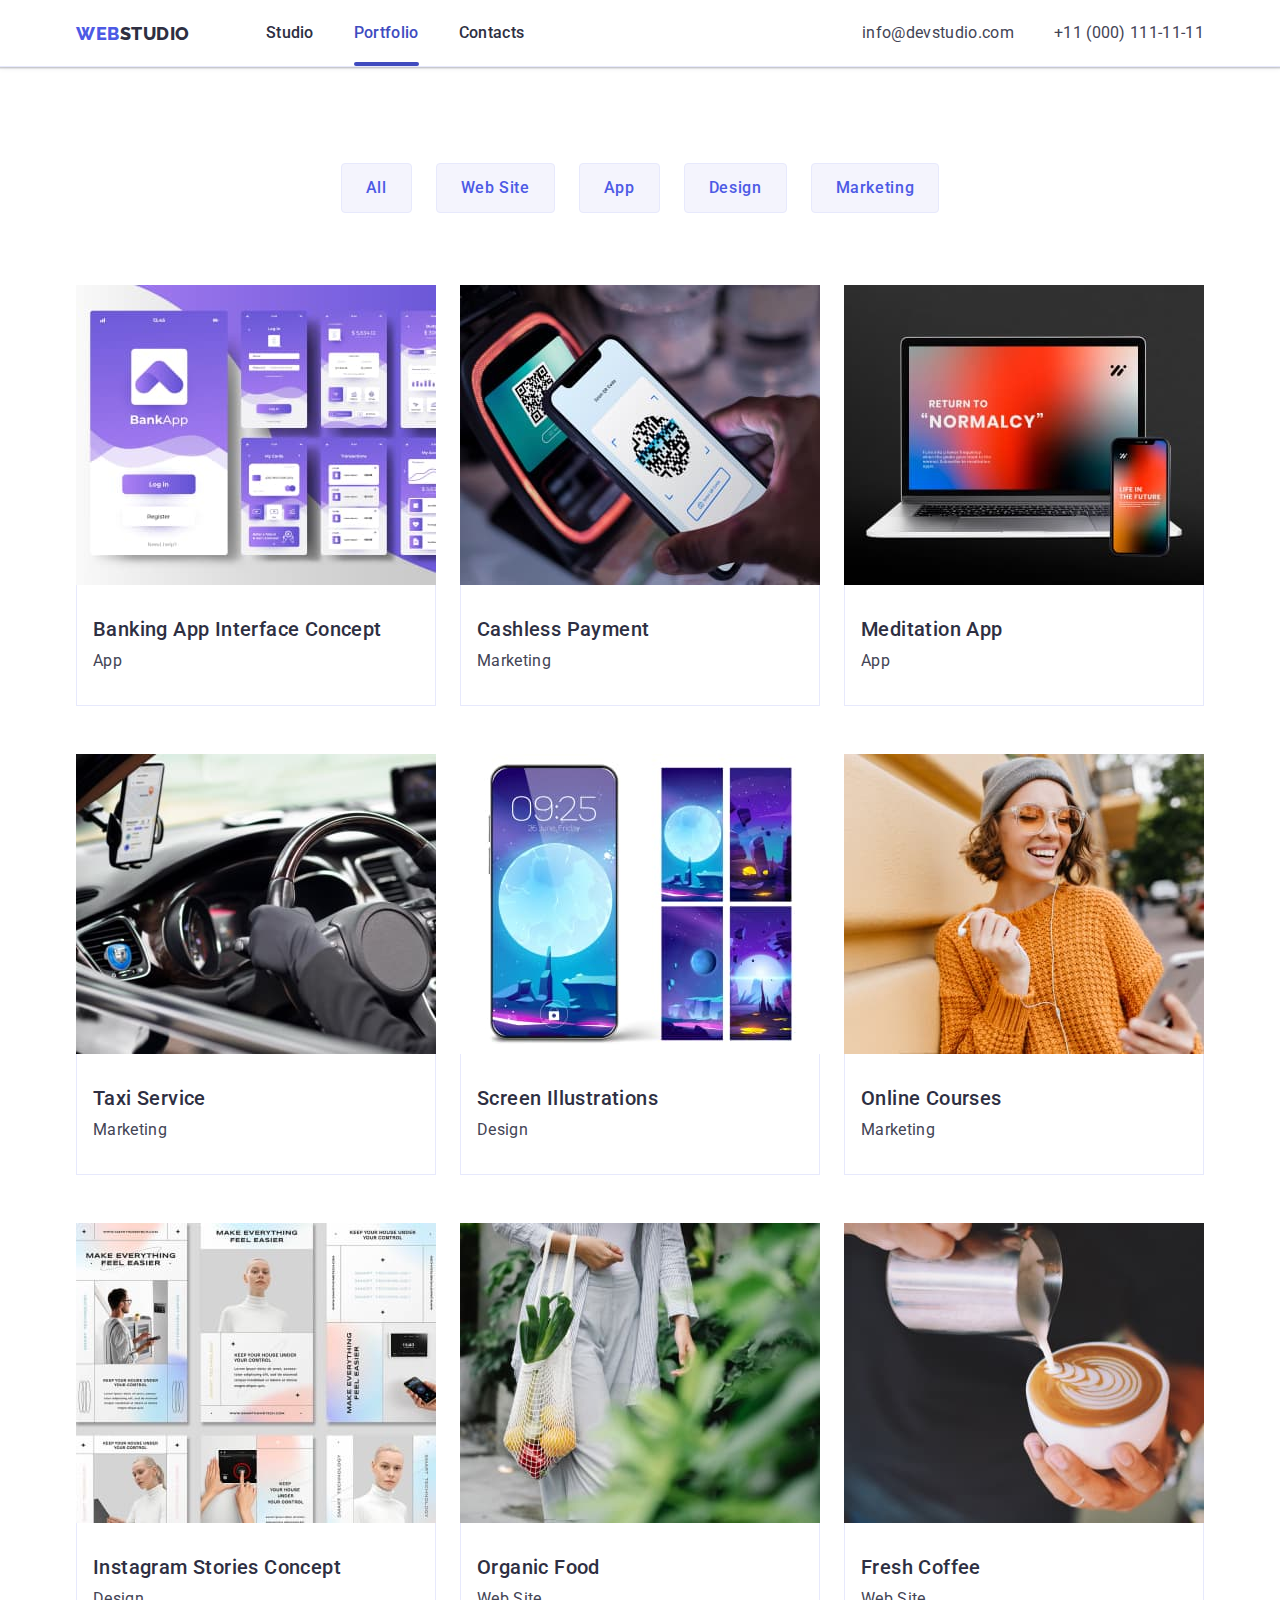
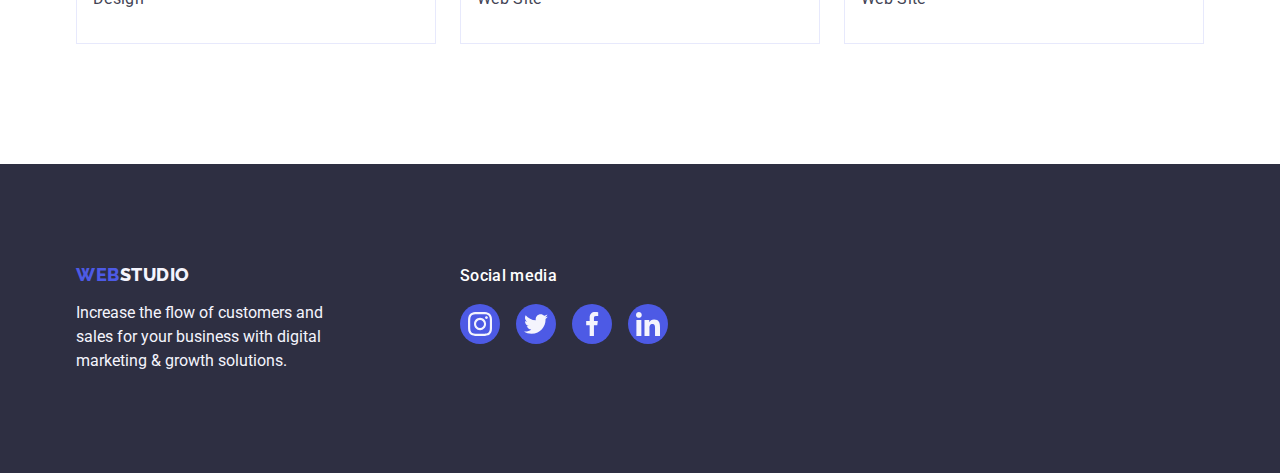
==== commit 7114e50d: "resert hw5" ====
--- a/portfolio.html
+++ b/portfolio.html
@@ -1,234 +1,346 @@
 <!DOCTYPE html>
 <html lang="en">
+  <head>
+    <meta charset="UTF-8" />
+    <meta http-equiv="X-UA-Compatible" content="IE=edge" />
+    <meta name="viewport" content="width=device-width, initial-scale=1.0" />
+    <title>Portfolio</title>
+    <link rel="preconnect" href="https://fonts.googleapis.com" />
+    <link rel="preconnect" href="https://fonts.gstatic.com" crossorigin />
+    <link
+      href="https://fonts.googleapis.com/css2?family=Raleway:wght@800&family=Roboto:wght@400;500;700;900&display=swap"
+      rel="stylesheet"
+    />
+    <link
+      rel="stylesheet"
+      href="https://cdnjs.cloudflare.com/ajax/libs/modern-normalize/1.1.0/modern-normalize.min.css"
+    />
+    <link rel="stylesheet" href="./css/styles.css" />
+  </head>
+  <body>
+    <header class="header-section">
+      <!-- navigation -->
+      <div class="header-main container">
+        <nav class="navigation">
+          <!-- logo -->
+          <a class="logo link" href="./index.html"
+            >Web<span class="part-logo-up">Studio</span>
+          </a>
+          <ul class="menu list">
+            <li class="menu-item">
+              <a class="menu-button link" href="./index.html">Studio</a>
+            </li>
+            <li class="menu-item">
+              <a class="menu-button active link" href="./portfolio.html"
+                >Portfolio</a
+              >
+            </li>
+            <li class="menu-item">
+              <a class="menu-button link" href="">Contacts</a>
+            </li>
+          </ul>
+        </nav>
+        <!-- contacts -->
+        <address class="address">
+          <ul class="address-box list">
+            <li class="address-list">
+              <a class="address-item link" href="mailto:info@devstudio.com"
+                >info@devstudio.com</a
+              >
+            </li>
+            <li class="address-list">
+              <a class="address-item link" href="tel:+110001111111"
+                >+11 (000) 111-11-11</a
+              >
+            </li>
+          </ul>
+        </address>
+      </div>
+    </header>
+    <main>
+      <section class="portfolio-section">
+        <div class="container">
+          <h1 class="visually-hidden">List of projects</h1>
+          <!-- filter buttons -->
+          <ul class="buttons-list list">
+            <li class="button-list-item">
+              <button class="button-item" type="button">All</button>
+            </li>
+            <li class="button-list-item">
+              <button class="button-item" type="button">Web Site</button>
+            </li>
+            <li class="button-list-item">
+              <button class="button-item" type="button">App</button>
+            </li>
+            <li class="button-list-item">
+              <button class="button-item" type="button">Design</button>
+            </li>
+            <li class="button-list-item">
+              <button class="button-item" type="button">Marketing</button>
+            </li>
+          </ul>
 
-<head>
-    <meta charset="UTF-8">
-    <meta http-equiv="X-UA-Compatible" content="IE=edge">
-    <meta name="viewport" content="width=device-width, initial-scale=1.0">
-    <title>webstudio</title>
-    <link rel="preconnect" href="https://fonts.googleapis.com">
-    <link rel="preconnect" href="https://fonts.gstatic.com" crossorigin>
-    <link rel="stylesheet" href="https://cdnjs.cloudflare.com/ajax/libs/modern-normalize/1.1.0/modern-normalize.min.css"
-        integrity="sha512-wpPYUAdjBVSE4KJnH1VR1HeZfpl1ub8YT/NKx4PuQ5NmX2tKuGu6U/JRp5y+Y8XG2tV+wKQpNHVUX03MfMFn9Q=="
-        crossorigin="anonymous" referrerpolicy="no-referrer" />
-    <link
-        href="https://fonts.googleapis.com/css2?family=Raleway:wght@800&family=Roboto:wght@400;500;700;900&display=swap"
-        rel="stylesheet">
-    <link rel="stylesheet" href="./css/styles.css">
-</head>
-
-<body>
-
-
-    <!-------------------- HEADER--------------------->
-    <header class="header">
-        <div class="container header-container">
-            <nav class="nav list header-nav">
-                <a class="logo logo-header link" href="./index.html">Web<span class="logo-span link">Studio</span></a>
-
-                <ul class="list header-list-container">
-                    <li class="nav-link-item"><a class="nav-link link" href="./index.html">Studio</a></li>
-                    <li class="nav-link-item"><a class="nav-link link decor-line" href="./portfolio.html">Portfolio</a></li>
-                    <li class="nav-link-item"><a class="nav-link link" href="">Contacts</a></li>
-                </ul>
-            </nav>
-            <address class="address">
-                <ul class="list list-container">
-                    <li class="mail-li  address-mail-li"><a class="mail link"
-                            href="mailto:info@devstudio.com">info@devstudio.com</a></li>
-                    <li class="mail-li"><a class="mail link" href="tel:+110001111111">+11 (000) 111-11-11</a></li>
-                </ul>
-            </address>
+          <!-- list of the projects -->
+          <ul class="project-list list">
+            <li class="project-item">
+              <a class="project-item-link link" href="">
+                <div class="project-item-thumb">
+                  <img
+                    class="img"
+                    src="./images/card1.jpg"
+                    alt="App with Banking interface"
+                    width="360"
+                  />
+                  <div class="project-item-overlay">
+                    <p class="project-overlay-text">
+                      14 Stylish and User-Friendly App Design Concepts · Task
+                      Manager App · Calorie Tracker App · Exotic Fruit Ecommerce
+                      App · Cloud Storage App
+                    </p>
+                  </div>
+                </div>
+                <div class="project-item-text">
+                  <h2 class="title-name">Banking App Interface Concept</h2>
+                  <p class="text-description">App</p>
+                </div>
+              </a>
+            </li>
+            <li class="project-item">
+              <a class="project-item-link link" href="">
+                <div class="project-item-thumb">
+                  <img
+                    class="img"
+                    src="./images/card2.jpg"
+                    alt="Pay by mobile"
+                    width="360"
+                  />
+                  <div class="project-item-overlay">
+                    <p class="project-overlay-text">
+                      14 Stylish and User-Friendly App Design Concepts · Task
+                      Manager App · Calorie Tracker App · Exotic Fruit Ecommerce
+                      App · Cloud Storage App
+                    </p>
+                  </div>
+                </div>
+                <div class="project-item-text">
+                  <h2 class="title-name">Cashless Payment</h2>
+                  <p class="text-description">Marketing</p>
+                </div>
+              </a>
+            </li>
+            <li class="project-item">
+              <a class="project-item-link link" href="">
+                <div class="project-item-thumb">
+                  <img
+                    class="img"
+                    src="./images/card3.jpg"
+                    alt="Laptop with smartphone"
+                    width="360"
+                  />
+                  <div class="project-item-overlay">
+                    <p class="project-overlay-text">
+                      14 Stylish and User-Friendly App Design Concepts · Task
+                      Manager App · Calorie Tracker App · Exotic Fruit Ecommerce
+                      App · Cloud Storage App
+                    </p>
+                  </div>
+                </div>
+                <div class="project-item-text">
+                  <h2 class="title-name">Meditation App</h2>
+                  <p class="text-description">App</p>
+                </div>
+              </a>
+            </li>
+            <li class="project-item">
+              <a class="project-item-link link" href="">
+                <div class="project-item-thumb">
+                  <img
+                    class="img"
+                    src="./images/card4.jpg"
+                    alt="Driver in the car"
+                    width="360"
+                  />
+                  <div class="project-item-overlay">
+                    <p class="project-overlay-text">
+                      14 Stylish and User-Friendly App Design Concepts · Task
+                      Manager App · Calorie Tracker App · Exotic Fruit Ecommerce
+                      App · Cloud Storage App
+                    </p>
+                  </div>
+                </div>
+                <div class="project-item-text">
+                  <h2 class="title-name">Taxi Service</h2>
+                  <p class="text-description">Marketing</p>
+                </div>
+              </a>
+            </li>
+            <li class="project-item">
+              <a class="project-item-link link" href="">
+                <div class="project-item-thumb">
+                  <img
+                    class="img"
+                    src="./images/card5.jpg"
+                    alt="Another photo of mobile screen"
+                    width="360"
+                  />
+                  <div class="project-item-overlay">
+                    <p class="project-overlay-text">
+                      14 Stylish and User-Friendly App Design Concepts · Task
+                      Manager App · Calorie Tracker App · Exotic Fruit Ecommerce
+                      App · Cloud Storage App
+                    </p>
+                  </div>
+                </div>
+                <div class="project-item-text">
+                  <h2 class="title-name">Screen Illustrations</h2>
+                  <p class="text-description">Design</p>
+                </div>
+              </a>
+            </li>
+            <li class="project-item">
+              <a class="project-item-link link" href="">
+                <div class="project-item-thumb">
+                  <img
+                    class="img"
+                    src="./images/card6.jpg"
+                    alt="Girl with smartphone, lough"
+                    width="360"
+                  />
+                  <div class="project-item-overlay">
+                    <p class="project-overlay-text">
+                      14 Stylish and User-Friendly App Design Concepts · Task
+                      Manager App · Calorie Tracker App · Exotic Fruit Ecommerce
+                      App · Cloud Storage App
+                    </p>
+                  </div>
+                </div>
+                <div class="project-item-text">
+                  <h2 class="title-name">Online Courses</h2>
+                  <p class="text-description">Marketing</p>
+                </div>
+              </a>
+            </li>
+            <li class="project-item">
+              <a class="project-item-link link" href="">
+                <div class="project-item-thumb">
+                  <img
+                    class="img"
+                    src="./images/card7.jpg"
+                    alt="many different screens of mobile app"
+                    width="360"
+                  />
+                  <div class="project-item-overlay">
+                    <p class="project-overlay-text">
+                      14 Stylish and User-Friendly App Design Concepts · Task
+                      Manager App · Calorie Tracker App · Exotic Fruit Ecommerce
+                      App · Cloud Storage App
+                    </p>
+                  </div>
+                </div>
+                <div class="project-item-text">
+                  <h2 class="title-name">Instagram Stories Concept</h2>
+                  <p class="text-description">Design</p>
+                </div>
+              </a>
+            </li>
+            <li class="project-item">
+              <a class="project-item-link link" href="">
+                <div class="project-item-thumb">
+                  <img
+                    class="img"
+                    src="./images/card8.jpg"
+                    alt="girl with bag"
+                    width="360"
+                  />
+                  <div class="project-item-overlay">
+                    <p class="project-overlay-text">
+                      14 Stylish and User-Friendly App Design Concepts · Task
+                      Manager App · Calorie Tracker App · Exotic Fruit Ecommerce
+                      App · Cloud Storage App
+                    </p>
+                  </div>
+                </div>
+                <div class="project-item-text">
+                  <h2 class="title-name">Organic Food</h2>
+                  <p class="text-description">Web Site</p>
+                </div>
+              </a>
+            </li>
+            <li class="project-item">
+              <a class="project-item-link link" href="">
+                <div class="project-item-thumb">
+                  <img
+                    class="img"
+                    src="./images/card9.jpg"
+                    alt="cup of coffe"
+                    width="360"
+                  />
+                  <div class="project-item-overlay">
+                    <p class="project-overlay-text">
+                      14 Stylish and User-Friendly App Design Concepts · Task
+                      Manager App · Calorie Tracker App · Exotic Fruit Ecommerce
+                      App · Cloud Storage App
+                    </p>
+                  </div>
+                </div>
+                <div class="project-item-text">
+                  <h2 class="title-name">Fresh Coffee</h2>
+                  <p class="text-description">Web Site</p>
+                </div>
+              </a>
+            </li>
+          </ul>
         </div>
-    </header>
-    <main class="main">
-
-        <section class="gallery-top">
-            <div class="container">
-                <h1 class="visually-hidden">main-title</h1>
-                <ul class="hero hero-list list hero-list-item">
-                    <li><button type="button" class="button">All</button></li>
-                    <li><button type="button" class="button">Web Site</button></li>
-                    <li><button type="button" class="button">App</button></li>
-                    <li><button type="button" class="button">Design</button></li>
-                    <li><button type="button" class="button">Marketing</button></li>
-                </ul>
-                <ul class="list main-photo">
-                    <li class="main-photo-link"><a class="link main-link" href="">
-                            <div class="thamb action">
-                                <img class="img" src=".//images/img-min.jpg" alt="App screenes" width="360" height="300">
-                                <p class="overlow-text">14 Stylish and User-Friendly App Design Concepts · Task Manager App · Calorie Tracker App · Exotic Fruit Ecommerce App ·
-                                    Cloud Storage App</p>
-                            </div>
-                        <div class="title-wrap">
-                                <h2 class="gallery-title">Banking App Interface Concept</h2>
-                                <p class="gallery-subtitle">App</p>
-                            </div>
-                        </a>
-                    </li>
-                    <li class="main-photo-link"><a class="link main-link" href="">
-                            <div class="thamb action">
-                                 <img class="img" src=".//images/img2-min.jpg" alt="Payment by phone" width="360"
-                                    height="300">
-                                    <p class="overlow-text">14 Stylish and User-Friendly App Design Concepts · Task Manager App · Calorie Tracker App ·
-                                        Exotic Fruit Ecommerce App ·
-                                        Cloud Storage App</p>
-                                </div>
-                            <div class="title-wrap">
-                                <h2 class="gallery-title">Cashless Payment</h2>
-                                <p class="gallery-subtitle">Marketing</p>
-                            </div>
-                        </a>
-                    </li>
-                    <li class="main-photo-link"><a class="link main-link" href="">
-                            <div class="thamb action">
-                               <img class="img" src=".//images/img3g-min.jpg" alt="laptop skreen" width="360"
-                                height="300">
-                                <p class="overlow-text">14 Stylish and User-Friendly App Design Concepts · Task Manager App · Calorie Tracker App ·
-                                    Exotic Fruit Ecommerce App ·
-                                    Cloud Storage App</p>
-                            </div>
-                            <div class="title-wrap">
-                                <h2 class="gallery-title">Meditation App</h2>
-                                <p class="gallery-subtitle">App</p>
-                            </div>
-                        </a>
-                    </li>
-                    <li class="main-photo-link"><a class="link main-link" href="">
-                            <div class="thamb action">
-                                 <img class="img" src=".//images/img4-min.jpg" alt="car" width="360" height="300">
-                                <p class="overlow-text">14 Stylish and User-Friendly App Design Concepts · Task Manager App · Calorie Tracker App ·
-                                    Exotic Fruit Ecommerce App ·
-                                    Cloud Storage App</p>
-                                </div>
-                            <div class="title-wrap">
-                                <h2 class="gallery-title">Taxi Service</h2>
-                                <p class="gallery-subtitle">Marketing</p>
-                            </div>
-                        </a>
-                    </li>
-                    <li class="main-photo-link"><a class="link main-link" href="">
-                        <div class="thamb action">
-                            <img class="img" src=".//images/img5-min.jpg" alt="Screen Illustrations" width="360"
-                                height="300">
-                            <p class="overlow-text">14 Stylish and User-Friendly App Design Concepts · Task Manager App · Calorie Tracker App ·
-                                Exotic Fruit Ecommerce App ·
-                                Cloud Storage App</p>
-                            </div>
-                            <div class="title-wrap">
-                                <h2 class="gallery-title">Screen Illustrations</h2>
-                                <p class="gallery-subtitle">Design</p>
-                            </div>
-                        </a>
-                    </li>
-                    <li class="main-photo-link"><a class="link main-link" href="">
-                        <div class="thamb action">
-                            <img class="img" src=".//images/img6-min.jpg" alt="happy girl" width="360" height="300">
-                            <p class="overlow-text">14 Stylish and User-Friendly App Design Concepts · Task Manager App · Calorie Tracker App ·
-                                Exotic Fruit Ecommerce App ·
-                                Cloud Storage App</p>
-                            <div class="title-wrap"></div>
-                                <h2 class="gallery-title">Online Courses</h2>
-                                <p class="gallery-subtitle">Marketing</p>
-                            </div>
-                            <div class="title-wrap">
-                                <h2 class="gallery-title">Online Courses</h2>
-                                <p class="gallery-subtitle">Marketing</p>
-                            </div>
-                        </a>
-                    </li>
-                    <li class="main-photo-link"><a class="link main-link" href="">
-                        <div class="thamb action">
-                            <img class="img" src=".//images/img7-min.jpg" alt="Instagram Stories" width="360"
-                                height="300">
-                            <p class="overlow-text">14 Stylish and User-Friendly App Design Concepts · Task Manager App · Calorie Tracker App ·
-                                Exotic Fruit Ecommerce App ·
-                                Cloud Storage App</p>
-                            </div>
-                            <div class="title-wrap">
-                                <h2 class="gallery-title">Instagram Stories Concept</h2>
-                                <p class="gallery-subtitle">Design</p>
-                            </div>
-                        </a>
-                    </li>
-                    <li class="main-photo-link"><a class="link main-link" href="">
-                        <div class="thamb action">
-                            <img class="img" src=".//images/img8-min.jpg" alt="back with vegetables" width="360"
-                                height="300">
-                            <p class="overlow-text">14 Stylish and User-Friendly App Design Concepts · Task Manager App · Calorie Tracker App ·
-                                Exotic Fruit Ecommerce App ·
-                                Cloud Storage App</p>
-                            </div>
-                            <div class="title-wrap">
-                                <h2 class="gallery-title">Organic Food</h2>
-                                <p class="gallery-subtitle">Web Site</p>
-                            </div>
-                        </a>
-                    </li>
-                    <li class="main-photo-link"><a class="link main-link" href="">
-                        <div class="thamb action">
-                            <img class="img" src=".//images/img9-min.jpg" alt="cup of Coffee" width="360"
-                                height="300">
-                                <p>14 Stylish and User-Friendly App Design Concepts · 
-                                    Task Manager App · Calorie Tracker App · Exotic Fruit Ecommerce App ·
-                        Cloud Storage App</p></div>
-                            <div class="title-wrap">
-                                <h2 class="gallery-title">Fresh Coffee</h2>
-                                <p class="gallery-subtitle">Web Site</p>
-                            </div>
-                        </a>
-                    </li>
-                </ul>
-            </div>
-        </section>
+      </section>
     </main>
-    <!-- footer-->
-    <!-- footer-->
-    <footer class="footer">
-        <div class="container container-footer">
-            <div><a class="logo link logo-footer" href="index.html">Web<span
-                        class="logo-span-footer link">Studio</span></a>
-                <p class="footer-title">
-                    Increase the flow of customers and sales for your business with digital marketing & growth
-                    solutions.
-                </p>
-            </div>
-            <div class="footer-social">
-                <p class="footer-soc-text">Social media</p>
-                <ul class="footer-soc-list list">
-                    <li class="footer-icon-list">
-                        <a class="footer-link">
-                            <svg width="24" height="24" class="footer-svg">
-                                <use href="./images/symbol-defs.svg#icon-instagram-2">
-                                </use>
-                            </svg></a>
-                    </li>
-                    <li class="footer-icon-list">
-                        <a class="footer-link">
-                            <svg width="24" height="24" class="footer-svg">
-                                <use href="./images/symbol-defs.svg#icon-Group">
-                                </use>
-                            </svg></a>
-                    </li>
-                    <li class="footer-icon-list">
-                        <a class="footer-link">
-                            <svg width="24" height="24" class="footer-svg">
-                                <use href="./images/symbol-defs.svg#icon-facebook-1">
-                                </use>
-                            </svg></a>
-                    </li>
-                    <li class="footer-icon-list">
-                        <a class="footer-link">
-                            <svg width="24" height="24" class="footer-svg">
-                                <use href="./images/symbol-defs.svg#icon-linkedin-1">
-                                </use>
-                            </svg></a>
-                    </li>
-                </ul>
-            </div>
+    <footer class="footer-space">
+      <!-- logo -->
+      <div class="footer-blocks container">
+        <div class="footer-description">
+          <a class="logo link" href="./index.html">
+            Web<span class="part-logo-down">Studio</span>
+          </a>
+          <p class="footer-about">
+            Increase the flow of customers and sales for your business with
+            digital marketing & growth solutions.
+          </p>
         </div>
 
+        <div class="footer-block-icons">
+          <p class="footer-icons-descriprion">Social media</p>
+
+          <ul class="footer-social-list social-list list">
+            <li class="social-item">
+              <a class="social-icon-link" href="">
+                <svg width="24" height="24" class="social-icon">
+                  <use href="./images/symbol-defs.svg#icon-instagram"></use>
+                </svg>
+              </a>
+            </li>
+            <li class="social-item">
+              <a class="social-icon-link" href="">
+                <svg width="24" height="24" class="social-icon">
+                  <use href="./images/symbol-defs.svg#icon-twitter"></use>
+                </svg>
+              </a>
+            </li>
+            <li class="social-item">
+              <a class="social-icon-link" href="">
+                <svg width="24" height="24" class="social-icon">
+                  <use href="./images/symbol-defs.svg#icon-facebook"></use>
+                </svg>
+              </a>
+            </li>
+            <li class="social-item">
+              <a class="social-icon-link" href="">
+                <svg width="24" height="24" class="social-icon">
+                  <use href="./images/symbol-defs.svg#icon-linkedin"></use>
+                </svg>
+              </a>
+            </li>
+          </ul>
+        </div>
+      </div>
     </footer>
-</body>
-
-</html>+  </body>
+</html>
--- a/css/styles.css
+++ b/css/styles.css
@@ -1,900 +1,744 @@
-:root{
-  --iris:#4D5AE5;
-  --ocean:#404BBF;
-  --naviblue: #2E2F42;
-  --green:#31D0AA;
-  --slate:#434455;
-  --laightslate:#8E8F99;
-  --cornflower:#E7E9FC;
-  --cloud:#F4F4FD;
-  --navibluemodal:#2E2F42 40 %;
-  --grey:#2E2F42 70 %;
-}
-
-/**--------------RESET------------*/
-*,
-*::before,
-*::after{
-box-sizing: border-box;
-}
-
-
+:root {
+  /* background color */
+  --background-color: #ffffff;
+  --background-section-color: #2e2f42;
+
+  --thumb-bg-color: #4d5ae5;
+
+  /* text color */
+  --main-title-color: #2e2f42;
+  --text-description-color: #434455;
+  --footer-text-color: #f4f4fd;
+  --nav-color: #2e2f42;
+  --overlay-text-color: #f4f4fd;
+
+  /* logo color */
+  --logo-main-color: #4d5ae5;
+  --logo-header-color: #2e2f42;
+
+  /* link, icon and button color */
+  --main-color-hover: #404bbf;
+  --button-normal-color: #4d5ae5;
+
+  --icon-color: #404bbf;
+  --icon-color-hover: #31d0aa;
+  --icon-company: #8e8f99;
+  --icon-social: #f4f4fd;
+
+  /* modal window */
+  --bt-modal-main: #e7e9fc;
+  --bt-modal-hover: #404bbf;
+  --icon-modal-main: #2e2f42;
+  --icon-modal-hover: #ffffff;
+
+  /* animation  */
+  --main-delay: 250ms;
+  --main-cubic-bezier: cubic-bezier(0.4, 0, 0.2, 1);
+}
+
+/* global styles */
 h1,
 h2,
 h3,
 h4,
 h5,
 h6,
-p{margin: 0;
-}
-
-button{
-  cursor: pointer;
-}
-
-img{
+p,
+ul {
+  margin: 0;
+  padding: 0;
+}
+
+body {
+  font-family: 'Roboto', sans-serif;
+  color: var(--text-description-color);
+  background-color: var(--background-color);
+}
+
+.container {
+  width: 1158px;
+  margin: 0 auto;
+  padding-left: 15px;
+  padding-right: 15px;
+}
+
+.link {
+  text-decoration: none;
+}
+
+.list {
+  list-style: none;
+}
+
+.visually-hidden {
+  position: absolute;
+  width: 1px;
+  height: 1px;
+  margin: -1px;
+  border: 0;
+  padding: 0;
+
+  white-space: nowrap;
+  clip-path: inset(100%);
+  clip: rect(0 0 0 0);
+  overflow: hidden;
+}
+
+.img {
   display: block;
-  max-width: 100%;
-  height: auto;
-}
-
-ul{
-  padding-left: 0;
-margin: 0;
-}
-
-/*---------body--------*/
-
-
-
-body {font-family: "Roboto", sans-serif;
-  color: #434455 ;
-  background-color: #FFFFFF;
-}
-
-
-
-
-.header{
-  border-bottom: 1px solid #E7E9FC;
-  box-shadow: 0px 1px 6px 0px rgba(46, 47, 66, 0.08),
-   0px 1px 1px 0px rgba(46, 47, 66, 0.16),
-   0px 2px 1px 0px rgba(46, 47, 66, 0.08);
-}
-
-/* -------logo---------- */
-.logo {
-font-family: 'Raleway' ,sans-serif ;
-font-weight: 800;
-font-size: 18px;
-line-height: 1.17;
-color:var(--iris);
-letter-spacing: 0.03em;
-text-transform: uppercase;
-}
-.logo-header{
-  display: block;
-  padding-top: 24px;
-  padding-bottom: 24px;
-  margin-right:  76px;
-
-}
-.list-container{
-  display: block;
-}
-.list.header-container{ 
-  border: none;
-}
-.logo-span{
-  color:var(--naviblue);
- }
-  
-
-  .logo link{text-decoration: none;}
- 
-  .logo-span-footer{
-      font-family: 'Raleway' ,sans-serif ;
-      font-weight: 800;
-      font-size: 18px;
-      line-height: 1.17;
-      color:var(--cloud);
-      letter-spacing: 0.03em;
-      text-transform: uppercase;
-      }
-     
-  
-
-
-/* -----------nav----------- */
-.container{
-  width: 1158px;
-  padding-left: 15px; 
-  padding-right: 15px;
-  margin: 0 auto;
-}
-
-.header-container{
-   display: flex;
-   justify-content: space-between;
-   
-}  
-.header-list-container{
-  display: flex;
-  
-}
-
-.header-nav{
-  display: flex;
-  align-items: center;
-  
-
-}
-
-
-.nav-link:hover{
-  color: var(--iris);
-}
-
-
-.nav-link:focus{
-   color: var(--iris);  
-}
-.nav-link { 
+}
+
+.title-name {
   font-weight: 500;
-  line-height: 1.5;
-  letter-spacing: 0.02em;
-  color: var(--naviblue);
-  display: block;
-  padding-top: 24px;
-  padding-bottom: 24px;
-  position: relative;
-  
-  transition: 
-  color 250ms cubic-bezier(0.4, 0, 0.2, 1); 
-  
-}
-.decor-line{
-  color: var(--ocean);
-}
-.decor-line::after{
-  content: '';
-  position:absolute;
-  width: 100%;
-  height: 4px; 
-  left: 0px;
-  top: 69px;
-
-
-  background:var(--ocean);
-  border-radius: 2px;
-}
-.nav-link-item{
-
-  margin-right:40px;
-  
-}
-
-
-
-
-.address{
-  display: flex;
-  font-style: normal;
-  
-  
-  
-}
-.list-container{
-  display: flex;
-  align-items: center;
-  justify-content: center;
-
-  
-}
-.mail {
-
+  font-size: 20px;
+  line-height: 1.2;
+  letter-spacing: 0.02em;
+  color: var(--main-title-color);
+}
+
+.text-description {
   font-weight: 400;
   font-size: 16px;
   line-height: 1.5;
   letter-spacing: 0.02em;
-  color:var(--slate);
+  color: var(--text-description-color);
+}
+
+/*------------- logo styles ----------------*/
+.logo {
+  margin-right: 76px;
+
+  font-family: Raleway, sans-serif;
+  font-weight: 800;
+  font-size: 18px;
+  line-height: 1.17;
+  letter-spacing: 0.03em;
+  text-transform: uppercase;
+  color: var(--logo-main-color);
+}
+
+.logo .part-logo-up {
+  color: var(--logo-header-color);
+}
+
+.logo .part-logo-down {
+  color: var(--footer-text-color);
+}
+
+/* -------------header------------------------- */
+/*------------- navigation styles ----------------*/
+.header-section {
+  border-bottom: 1px solid #e7e9fc;
+  box-shadow: 0px 2px 1px rgba(46, 47, 66, 0.08), 0px 1px 1px rgba(46, 47, 66, 0.16),
+    0px 1px 6px rgba(46, 47, 66, 0.08);
+}
+
+.header-main {
+  display: flex;
+  justify-content: space-between;
+  align-items: center;
+}
+
+.navigation {
+  display: flex;
+  margin-right: auto;
+  align-items: center;
+}
+
+.menu {
+  display: flex;
+}
+
+.menu-button {
+  position: relative;
+  padding: 24px 0;
+
+  font-weight: 500;
+  font-size: 16px;
+  /* line-height: 1.5; притиснув after */
+  letter-spacing: 0.02em;
+  color: var(--nav-color);
+
+  transition: color var(--main-delay) var(--main-cubic-bezier);
+}
+
+.active.menu-button {
+  color: var(--main-color-hover);
+}
+
+.active.menu-button::after {
+  position: absolute;
+  left: 0;
+  bottom: 0;
+
   display: block;
+  content: '';
+  width: 100%;
+  height: 4px;
+
+  background-color: var(--main-color-hover);
+  border-radius: 2px;
+}
+
+.menu-item {
+  margin-right: 40px;
   padding-top: 24px;
   padding-bottom: 24px;
-  transition:
-  color 250ms cubic-bezier(0.4, 0, 0.2, 1); 
-  }
-.tel {
-  
+}
+
+.menu-item:nth-last-child(-n + 1) {
+  margin-right: 0;
+}
+
+.address {
+  font-style: normal;
+}
+
+.address-box {
+  display: flex;
+}
+
+.address-list {
+  margin-right: 40px;
+}
+
+.address-list:nth-last-child(-n + 1) {
+  margin-right: 0;
+}
+
+.address-item {
+  font-size: 16px;
+  line-height: 1.5;
+  letter-spacing: 0.02em;
+  color: var(--text-description-color);
+
+  transition: color var(--main-delay) var(--main-cubic-bezier);
+}
+
+/* hover and focus */
+.menu-button:hover,
+.menu-button:focus,
+.address-item:hover,
+.address-item:focus {
+  color: var(--main-color-hover);
+}
+
+/* social network icons */
+
+.social-list {
+  display: flex;
+  justify-content: center;
+}
+.social-item {
+  width: 40px;
+  height: 40px;
+}
+.social-icon-link {
+  display: flex;
+  width: 100%;
+  height: 100%;
+  align-items: center;
+  justify-content: center;
+
+  background-color: var(--button-normal-color);
+  border-radius: 50%;
+
+  transition: background-color var(--main-delay) var(--main-cubic-bezier);
+}
+
+.social-icon {
+  fill: var(--icon-social);
+}
+
+/*------------footer styles------------------- */
+
+.footer-space {
+  background: var(--background-section-color);
+  padding: 100px 0;
+}
+
+.footer-blocks {
+  display: flex;
+  align-items: baseline;
+}
+
+.footer-description {
+  margin-right: 120px;
+}
+
+.footer-space .logo {
+  display: inline-block;
+  margin-bottom: 16px;
+}
+
+.footer-about {
+  width: 264px;
   font-weight: 400;
   font-size: 16px;
   line-height: 1.5;
-  letter-spacing: 0.02em;
-  color:var(--slate);
-}
-
-
-.mail cursor{
-   align-self: start;}
-
-
-
-.mail:hover{
-color: var(--ocean);
-}
-.mail:focus{
-color:var(--ocean);
-}
-
-.address-mail-li{
-  margin-right: 40px;
-}
-
-.tel , .mail{cursor: pointer;} 
-
-
-
-
-/* -----------hero---------------- */
- 
- 
-.list{
-  list-style: none}
-.link{
-   text-decoration: none;
-}
-.hero-container{
-  text-align: center;
-}
-.hero{
+  color: var(--footer-text-color);
+}
+
+.footer-icons-descriprion {
+  margin-bottom: 16px;
+
   font-weight: 500;
   font-size: 16px;
-  line-height: 1.5; 
-
-  
-}
-
-
-.hero-list-item{ 
-  font-weight: 500;
-  font-size: 16px;
-  line-height: 1.5 ;
-  display: flex; 
-  justify-content: center;
-  gap: 24px;
- margin-bottom: 72px;
-  
-  }
-
-
-
-
-.mainpage-hero{
- 
-  max-width: 1440px; 
-  margin-left: auto;
-  margin-right: auto;
-  background-color: var(--naviblue);
+  line-height: 1.5;
+  letter-spacing: 0.02em;
+  color: var(--background-color);
+}
+
+.footer-social-list {
+  gap: 16px;
+}
+
+.footer-social-list .social-icon-link:hover,
+.footer-social-list .social-icon-link:focus {
+  background-color: var(--icon-color-hover);
+}
+
+/* -----------PAGE index-------------------- */
+
+/* ----hero----- */
+.hero-section {
   padding-top: 188px;
   padding-bottom: 188px;
-  background-image: linear-gradient(rgba(46, 47, 66, 0.7),rgba(46, 47, 66, 0.7)),url(../images/people-office1.jpg);
+  text-align: center;
+}
+
+.hero-img {
+  max-width: 1440px;
+  height: 600px;
+  margin-right: auto;
+  margin-left: auto;
+
+  background-color: var(--background-section-color);
+  background-image: linear-gradient(rgba(46, 47, 66, 0.7), rgba(46, 47, 66, 0.7)),
+    url('../images/people-office.jpg');
   background-repeat: no-repeat;
   background-position: center;
   background-size: cover;
-  
-    
-}
-.mainpage-hero-title{
+}
+
+.hero-title {
+  display: block;
+  margin-right: auto;
+  margin-left: auto;
+  margin-bottom: 48px;
+  max-width: 496px;
+
+  font-weight: 700;
   font-size: 56px;
-  text-align: center;
-  letter-spacing: 0.02em;
-  color:#ffffff;
   line-height: 1.07;
-  width: 496px;
-  margin: 0 auto;
-}
- 
-
-
-
-
-.button{ 
-  font-family:"Roboto", sans-serif;
+  letter-spacing: 0.02em;
+  color: #ffffff;
+}
+
+.button-hero {
+  display: block;
+  min-width: 169px;
+  height: 56px;
+  margin-right: auto;
+  margin-left: auto;
+  padding-top: 16px;
+  padding-bottom: 16px;
+  border-radius: 4px;
+  box-shadow: 0px 4px 4px rgba(0, 0, 0, 0.15);
+
+  font-family: 'Roboto', sans-serif;
   font-weight: 500;
   font-size: 16px;
   line-height: 1.5;
-  color: var(--iris);
   letter-spacing: 0.04em;
-  padding-top: 12px;
-  padding-bottom: 12px;
-  padding-left: 24px;
-  padding-right: 24px;
-  background:var(--cloud);
-  border: 1px solid #E7E9FC;
+  color: #ffffff;
+  background-color: var(--button-normal-color);
+  border: none;
+  cursor: pointer;
+
+  transition: background-color var(--main-delay) var(--main-cubic-bezier);
+}
+
+.button-hero:hover,
+.button-hero:focus {
+  background-color: var(--main-color-hover);
+}
+
+/* <!-- advantages -->  */
+
+.advantages-section {
+  padding: 120px 0;
+}
+
+.advantages-list {
+  display: flex;
+  margin-left: auto;
+  margin-right: auto;
+}
+
+.advantages-item {
+  width: calc((100% - 72px) / 4);
+  margin-right: 24px;
+}
+
+.advantages-item:nth-last-child(-n + 1) {
+  margin-right: 0;
+}
+
+.advantages-item > .title-name {
+  margin-bottom: 8px;
+}
+
+.advantages-icon-box {
+  display: flex;
+  width: 264px;
+  height: 112px;
+  align-items: center;
+  justify-content: center;
+  margin-bottom: 8px;
+
+  background-color: var(--footer-text-color);
   border-radius: 4px;
- 
-  transition: 
-  background 250ms cubic-bezier(0.4, 0, 0.2, 1), 
-  box-shadow 250ms cubic-bezier(0.4, 0, 0.2, 1),
-  border-color 250ms cubic-bezier(0.4, 0, 0.2, 1), 
-  color 250ms cubic-bezier(0.4, 0, 0.2, 1); }
-
-.button:hover{
-  background: var(--iris);
-  color: #ffffff;
-  box-shadow: 0px 4px 4px rgba(0, 0, 0, 0.15);
-  border-color: transparent;
-}
-.button:focus{
-  background: var(--iris); 
-  color: #ffffff;
-  box-shadow: 0px 4px 4px rgba(0, 0, 0, 0.15);
-  border-color: transparent;
-}
-
-
-
-.button-hero{ 
-  
-  font-family: "Roboto", sans-serif;
-  font-weight: 500;
-  font-style: normal;
-  font-size: 16px;
-  line-height: 1.5;
-  min-width: 169px;
-
-  border: none;
-  border-radius: 4px;
-  box-shadow: 0px 4px 4px rgba(0, 0, 0, 0.15);
-  letter-spacing: 0.04em;
-  background-color:var(--iris);
-  color: #FFFFFF;
-  margin-top: 48px;
-  padding-top: 16px;
-  padding-right: 32px; 
-  padding-bottom: 16px;
-  padding-left: 32px;
-
-  transition:
-  background  250ms cubic-bezier(0.4, 0, 0.2, 1), 
-  box-shadow 250ms cubic-bezier(0.4, 0, 0.2, 1); 
-  
-}
-
-.button-hero:hover{ 
-  box-shadow: 0px 4px 4px rgba(0, 0, 0, 0.15);
-  background: var(--ocean);}
-
-.button-hero:focus{ 
-  box-shadow: 0px 4px 4px rgba(0, 0, 0, 0.15);
-  background-color: var(--ocean);}
-
-
-
-.backdrop{
-
-  position: fixed;
-  left: 0;
-  top: 0;
-  width: 100%;
-  height:100%;
-  background: rgba(46, 47, 66, 0.4);
-  display: flex;
-  justify-content: center;
-  align-items: center;
-  transition: opacity 300ms cubic-bezier(0.4, 0, 0.2, 1),
-  visibility 300ms cubic-bezier(0.4, 0, 0.2, 1);
-
-}
-.is-hidden{
-  visibility: hidden;
-  opacity: 0;
-  pointer-events: none;
-} 
-.modal{
-  width: 408px;
-  min-height: 576px;
-  padding: 24px;
-  background: #FCFCFC;
-  box-shadow: 0px 1px 1px rgba(0, 0, 0, 0.14), 0px 1px 3px rgba(0, 0, 0, 0.12), 0px 2px 1px rgba(0, 0, 0, 0.2);
-  border-radius: 4px;
-
- 
-}
-.button-modal{
+}
+
+/* <!-- type of project --> */
+
+.type-project-section {
+  padding-bottom: 120px;
+}
+
+.type-project-title {
+  margin-bottom: 72px;
+
+  font-weight: 700;
+  font-size: 36px;
+  line-height: 1.11;
+  letter-spacing: 0.02em;
+  text-align: center;
+  text-transform: capitalize;
+  color: var(--main-title-color);
+}
+
+.type-project-list {
   display: flex;
   margin-left: auto;
-  background: #E7E9FC;
-  border: 1px solid rgba(0, 0, 0, 0.1);
-  border-radius: 50%;
-  width: 24px;
-  height: 24px;
-  justify-content: center;
-  align-items: center;
-
-
-  transition:
-  background-color  250ms cubic-bezier(0.4, 0, 0.2, 1), 
-  fill 250ms cubic-bezier(0.4, 0, 0.2, 1); 
-  
-}
-.button-modal:hover{
-  background-color: var(--ocean); 
-  fill: white;
-
-}
-.button-modal:hover{
-  background-color: var(--ocean); 
-  fill: white;
-}
-
-
-
-
-/*****---------------- offers------------------ */
-
-.offers-list-container{ 
-  display: flex;
+  margin-bottom: auto;
+}
+
+.type-project-item {
+  margin-right: 24px;
+  width: calc((100% - 1px) / 3);
+}
+
+.type-project-item:nth-last-child(-n + 1) {
+  margin-right: 0;
+}
+
+/* <!-- our team --> */
+
+.section-team {
+  padding: 120px 0;
+
+  background-color: #f4f4fd;
+}
+
+.team-title-main {
+  margin-bottom: 72px;
+
+  font-weight: 700;
+  font-size: 36px;
+  line-height: 1.11;
+  letter-spacing: 0.02em;
+  text-align: center;
+  text-transform: capitalize;
+  color: var(--main-title-color);
+}
+
+.team-list {
+  display: flex;
+}
+
+.team-item {
+  margin-right: 24px;
+  width: 264px;
+  border-radius: 0px 0px 4px 4px;
+
+  background-color: var(--background-color);
+  box-shadow: 0px 1px 6px rgba(46, 47, 66, 0.08), 0px 1px 1px rgba(46, 47, 66, 0.16),
+    0px 2px 1px rgba(46, 47, 66, 0.08);
+}
+
+.team-item:nth-last-child(-n + 1) {
+  margin-right: 0;
+}
+
+.team-item-text {
+  padding: 32px 0;
+  text-align: center;
+}
+
+.team-item-text .title-name,
+.team-item-text .text-description {
+  margin-bottom: 8px;
+}
+
+.team-social-list {
   gap: 24px;
 }
-.offers-container{
-  
-}
-.offers-title{
- flex-basis: auto;
-width: 264px;
-}
-
-.offers-list{
-font-weight: 500;
-line-height: 1.2;
-letter-spacing: 0.02;
-color: var(--naviblue);
-font-size: 36px;
-text-align: center;
-text-transform: capitalize;
-}
-
-
-
-.offer-list-item{
-font-weight: 500;
-font-size: 20px;
-line-height:1.2 ;
-letter-spacing: 0.02em;
-color: var(--naviblue);
-margin-bottom: 8px;}
-
-
-
-
-.offers{
+
+.team-social-list .social-icon-link:hover,
+.team-social-list .social-icon-link:focus {
+  background-color: var(--main-color-hover);
+}
+
+/*-----------customers---------------- */
+
+.section-customers {
   padding-top: 120px;
   padding-bottom: 120px;
-
-}
-.icon-container{
-  width: 264px; 
-  height: 112px;
-  display: flex;
+}
+.cusromers-title-main {
+  margin-bottom: 72px;
+
+  font-weight: 700;
+  font-size: 36px;
+  line-height: 1.1;
+  letter-spacing: 0.02em;
+  color: var(--main-title-color);
+  text-align: center;
+}
+
+.customers-list {
+  display: flex;
+  gap: 24px;
+}
+
+.customers-item {
+  height: 88px;
+  width: calc((100% - 120px) / 6);
+}
+
+.customers-link {
+  display: flex;
+  width: 100%;
+  height: 100%;
   align-items: center;
   justify-content: center;
- margin-bottom: 8px;
-  background: #F4F4FD;
+
+  border: 1px solid currentColor;
   border-radius: 4px;
-}
-.text{
-      font-weight: 400;
-      font-size: 16px;
-      line-height: 1.5;
-      letter-spacing: 0.02em;
-      color:var(--slate);  
-}
-
-
-/******* ------------gallery------------- */
-
-.main-gallery{
-  padding-bottom: 120px;
-
-}
-.gallery-text{
-  padding-top: 32px;
-  padding-right: 16px;
-  padding-bottom: 32px;
-  padding-left: 16px;
-}
-.main-gallery-list{
-  display: flex;
-  gap:24px;
-  
-}
-.main-gallery-text{
-  font-size: 36px;
-  line-height: 1.11;
-  text-align: center;
-  letter-spacing: 0.02em;
-  text-transform: capitalize;
-  color: var(--naviblue);
+  color: var(--icon-company);
+
+  transition: color var(--main-delay) var(--main-cubic-bezier);
+}
+
+.customers-link:hover,
+.customers-link:focus {
+  color: var(--main-color-hover);
+}
+
+.customer-icon {
+  fill: currentColor;
+}
+
+/* -----------PAGE portfolio-------------------- */
+.portfolio-section {
+  padding: 96px 0 120px;
+}
+
+/* <!-- filter buttons --> */
+
+.buttons-list {
+  display: flex;
+  justify-content: center;
   margin-bottom: 72px;
- 
-}
-.main-link{
-  display: block;
-    
-  transition:
-  box-shadow 250ms cubic-bezier(0.4, 0, 0.2, 1);
-
-
-  }
-.main-link:hover{
-  box-shadow: 0px 1px 6px rgba(46, 47, 66, 0.08), 0px 1px 1px rgba(46, 47, 66, 0.16), 0px 2px 1px rgba(46, 47, 66, 0.08); 
-}
-.main-link:focus{
-  box-shadow: 0px 1px 6px rgba(46, 47, 66, 0.08), 0px 1px 1px rgba(46, 47, 66, 0.16), 0px 2px 1px rgba(46, 47, 66, 0.08); 
-}
-.gallery-top{
-  padding-top: 96px;
-  padding-bottom: 120px;
-
-}
-.gallery-title{
-  font-weight: 500;
-font-size: 20px;
-line-height: 1.2;
-letter-spacing: 0.02em;
-color:var(--naviblue);
-margin-bottom: 8px;
-
-
-}
-.gallery-subtitle{
-
-font-size: 16px;
-line-height: 1.5;
-letter-spacing: 0.02em;
-color:var(--slate);
-
-}
-.main-gallery-img{
-
-  width: 360px;
-}
-/*-------------team---------------------*/
-
-.team{
-   background:var(--cloud);
-  padding-bottom: 120px;
-  padding-top: 120px;
-}
-
-
-
-.team-container-resume{
-  display: flex;
-  gap: 24px;
-}
-
-.team-gellery{
-background-color:var(--cloud);
-font-weight: 500;
-font-size: 36px;
-line-height: 1.11;
-text-align: center;
-letter-spacing: 0.02em;
-text-transform: capitalize;
-color: var(--naviblue);
-margin-bottom: 72px;
-
-}
-.team-gellery-list{
-background-color: #FFFFFF;
-width: 264px;
-border-radius: 0px 0px 4px 4px;
-box-shadow: 0px 1px 6px rgba(46, 47, 66, 0.08), 0px 1px 1px rgba(46, 47, 66, 0.16), 0px 2px 1px rgba(46, 47, 66, 0.08);
-
-
-}
-
-.team-gellery-text{
-  font-weight: 500;
-  font-size: 20px;
-  line-height: 1.2;
-  text-align: center;
-  letter-spacing: 0.02em;
-  color: var(--naviblue);
-  margin-bottom: 8px;
-
-}
-.team-gellery-subtext{
-  font-size: 16px;
-  line-height: 1.5;
-  text-align: center;
-  letter-spacing: 0.02em;
-  color: var(--slate);
-  margin-bottom: 8px;
-
-}
-.social{
-  display: flex;
-  gap: 24px;
-  justify-content: center;
-}
-.social-link{
-  
-  width: 40px;
-  height: 40px;
- 
- 
-  
-}
-.icon-social{
-  transition:
-  background  250ms cubic-bezier(0.4, 0, 0.2, 1); 
-}
-
-
-.icon-social:hover{
-   background-color: var(--ocean);
-  
- 
-}
-
-
-.icon-social:focus{
-  background-color: var(--ocean);
-  
-}
-.icon-social{
-  display: flex;
+}
+
+.button-list-item {
+  margin-right: 24px;
+}
+
+.button-list-item:nth-last-child(-n + 1) {
+  margin-right: 0;
+}
+
+.button-item {
+  padding: 12px 24px 12px 24px;
   align-items: center;
-  justify-content: center;
-  width: 100%;
-  height: 100%;
-  background-color: var(--iris);
-  border-radius: 50%;
-}
-
-/* ----------CUSTOMERS---------------- */
-
-.customers{
-  padding-top: 120px;
-  padding-bottom: 120px;
-
-
-}
-.customers-container{ 
-  display: flex;
-  align-items: center;
-  justify-content: center;
-
- 
-}
-.customers-wrap{   
-
-
-}
-.customers-text{
-  font-family: 'Roboto';
-  font-size: 36px;
-  line-height: 1.11em;
-  text-align: center;
-  letter-spacing: 0.02em;
-  text-transform: capitalize;
-  color:var(--naviblue);
-  margin:auto;  
-  margin-bottom: 72px; 
-}
-.customers-list{
-  display: flex;
-  gap: 24px;
-  justify-content: center; 
-
-}
-.customers-link{
-  width: 168px;
-  height: 88px;
-}
-
-.customers-icon{
-  width: 100%;
-  height: 100%;
-  display: flex;
-  justify-content: center;
-  align-items: center;
-  
-  border-radius: 4px;
-  border: 1px solid var(--laightslate);
-  fill: var(--laightslate); 
-   
-  transition:
-  fill 250ms cubic-bezier(0.4, 0, 0.2, 1), 
-  border-color 250ms cubic-bezier(0.4, 0, 0.2, 1)
- ; 
-}
-
-.customers-icon:hover{
-  border: 1px solid var(--ocean);
-  fill:var(--ocean);
-} 
-
-.customers-icon:focus{
-  border: 1px solid var(--ocean);
-  fill:var(--ocean);
-} 
-
-
-.customers-svg{  
-  justify-content: center;
-  align-content: center;
-}  
-
-
-/* ---------footer----------- */
-.footer{
-  display: flex;
-  background-color:var(--naviblue);
-  color:#ffffff;
-  padding-top: 100px;
-  padding-bottom: 100px;}
-  
-.container-footer{
-  display: flex;
-  align-items: baseline;
-
-
-
-}
-  .footer-title{
-font-size: 16px;
-line-height: 1.5;
-letter-spacing: 0.02em;
-color:var(--cornflower);
-max-width: 264px;
-height: 72px;
-
-}
-.footer-social{
-  margin-left: 120px;
- 
-
-}    
-
-.footer-soc-text{
-  font-family: 'Roboto';
+
+  font-family: 'Roboto', sans-serif;
   font-weight: 500;
   font-size: 16px;
   line-height: 1.5;
-  letter-spacing: 0.02em;
-  color: #FFFFFF;
-  margin-bottom: 16px;
-
- 
-}
-
-.footer-soc-list{
-display: flex;
-gap:16px;
-justify-content: center;
-align-items: center;
-}
-
-.footer-icon-list{
-
-  width: 40px;
-  height: 40px;
-}
-
-.footer-link{
+  letter-spacing: 0.04em;
+  color: var(--button-normal-color);
+  background-color: var(--footer-text-color);
+  cursor: pointer;
+  border: 1px solid #e7e9fc;
+  border-radius: 4px;
+
+  transition: background-color var(--main-delay) var(--main-cubic-bezier),
+    color var(--main-delay) var(--main-cubic-bezier),
+    border var(--main-delay) var(--main-cubic-bezier),
+    box-shadow var(--main-delay) var(--main-cubic-bezier);
+}
+
+.button-item:hover,
+.button-item:focus {
+  background-color: var(--main-color-hover);
+  color: #ffffff;
+  border: 1px solid transparent;
+  box-shadow: 0px 3px 1px rgba(0, 0, 0, 0.1), 0px 2px 1px rgba(0, 0, 0, 0.08),
+    0px 2px 2px rgba(0, 0, 0, 0.12);
+}
+
+/* <!-- list of the projects --> */
+
+.project-list {
+  display: flex;
+  flex-wrap: wrap;
+}
+
+.project-item {
+  margin-right: 24px;
+  margin-bottom: 48px;
+  flex-basis: calc((100% - 48px) / 3);
+}
+
+.project-item:nth-child(3n + 3) {
+  margin-right: 0;
+}
+
+.project-item:nth-last-child(-n + 3) {
+  margin-bottom: 0;
+}
+
+.project-item-link {
+  display: block;
+
+  transition: box-shadow var(--main-delay) var(--main-cubic-bezier);
+}
+
+.project-item-link:hover,
+.project-item-link:focus {
+  box-shadow: 0px 1px 6px rgba(46, 47, 66, 0.08), 0px 1px 1px rgba(46, 47, 66, 0.16),
+    0px 2px 1px rgba(46, 47, 66, 0.08);
+}
+
+.project-item-text {
+  padding: 32px 16px;
+  border-bottom: 1px solid #e7e9fc;
+  border-left: 1px solid #e7e9fc;
+  border-right: 1px solid #e7e9fc;
+}
+
+.project-item .title-name {
+  margin-bottom: 8px;
+}
+
+/* Project overlay  */
+
+.project-item-thumb {
+  position: relative;
+  overflow: hidden;
+}
+
+.project-overlay-text {
+  font-style: normal;
+  font-weight: 400;
+  font-size: 16px;
+  line-height: 1.5;
+  letter-spacing: 0.02em;
+  color: var(--overlay-text-color);
+}
+
+.project-item-overlay {
+  position: absolute;
+  top: 0;
+  left: 0;
+
+  padding: 40px 32px 164px;
   width: 100%;
   height: 100%;
-  display: flex;
+
+  background-color: var(--thumb-bg-color);
+
+  transform: translateY(100%);
+  transition: transform var(--main-delay) var(--main-cubic-bezier);
+}
+
+.project-item-link:hover .project-item-overlay,
+.project-item-link:focus .project-item-overlay {
+  transform: translateY(0);
+}
+
+/*----------- Backdrop and modal----------  */
+.backdrop {
+  position: fixed;
+  top: 0;
+  left: 0;
+
+  width: 100%;
+  height: 100%;
+
+  background-color: rgba(46, 47, 66, 0.4);
+
+  transition: opacity var(--main-delay) var(--main-cubic-bezier),
+    visibility var(--main-delay) var(--main-cubic-bezier);
+}
+
+.backdrop.is-hidden {
+  opacity: 0;
+  visibility: hidden;
+  pointer-events: none;
+}
+
+.modal {
+  position: absolute;
+  top: 50%;
+  left: 50%;
+  transform: translate(-50%, -50%);
+
+  width: 408px;
+  height: 584px;
+
+  background-color: #fcfcfc;
+  box-shadow: 0px 1px 1px rgba(0, 0, 0, 0.14), 0px 1px 3px rgba(0, 0, 0, 0.12),
+    0px 2px 1px rgba(0, 0, 0, 0.2);
+  border-radius: 4px;
+}
+
+.button-modal-close {
+  position: absolute;
+  right: 24px;
+  top: 24px;
+
+  display: flex;
+  width: 24px;
+  height: 24px;
+  align-items: center;
+  justify-content: center;
+
+  background-color: var(--bt-modal-main);
+  border: 1px solid rgba(0, 0, 0, 0.1);
   border-radius: 50%;
-  background-color: rgba(255,255,255,0.1);
-  justify-content: center;
-  align-items: center;
-  
-  transition: 
-  background-color  250ms cubic-bezier(0.4, 0, 0.2, 1);
-}
-
-
-
-.footer-link:hover{
-  
-  background-color: var(--green);}
-.footer-link:focus{
- 
-  background-color: var(--green);}
-
-
-.footer-svg{
-fill:#FFFFFF
-
-}
-
-
-.logo-footer{
-display: inline-block;
-margin-bottom: 16px;
- 
-}
-.main-photo{
-  display: flex;
-  flex-wrap: wrap;
-  gap: 24px;
-  row-gap: 48px;
-}
-.main-photo-link{
-  width: 360px;
-  background: #FFFFFF;
-
-}
-
-.thamb{
-  position: relative;
-  width: 360px;
-  height: 300px;
-  overflow: hidden;
-}
-
-.overlow-text{
-  display: flex;
-position: absolute;
-width: 100%;
-height: 100%;
-top:0;
-left: 0;
-transform: translateY(100%);
-font-size: 16px;
-line-height: 1.5;
-letter-spacing: 0.02em;
-padding-top: 40px;
-padding-bottom: 40px;
-padding-left: 32px;
-padding-right: 32px;
-
-color: var(--cloud);
-background-color: var(--iris);
-
-transition: 
-transform 250ms cubic-bezier(0.4, 0, 0.2, 1);
-}
-
-.main-link:hover .overlow-text{
-  transform: translateY(0);
-}
-
-.main-link:focus .overlow-text{
-  transform: translateY(0);
-}
-
-
-
-
-
-
-.title-wrap{
-  padding-left: 16px;
-  padding-right: 16px;
-  padding-top: 32px;
-  padding-bottom: 32px;
-  border-left: 1px solid #E7E9FC;
-  border-bottom: 1px solid #E7E9FC;
-  border-right: 1px solid #E7E9FC;
-}
-.visually-hidden {
-  position: absolute;
-    white-space: nowrap;
-    width: 1px;
-    height: 1px;
-    overflow: hidden;
-    border: 0;
-    padding: 0;
-    clip: rect(0 0 0 0);
-    clip-path: inset(50%);
-    margin: -1px;
-}
-
-
-
+  cursor: pointer;
+
+  transition: background-color var(--main-delay) var(--main-cubic-bezier);
+}
+
+.button-modal-close:hover,
+.button-modal-close:focus {
+  background-color: var(--bt-modal-hover);
+}
+
+.icon-modal-close {
+  fill: var(--icon-modal-main);
+
+  transition: fill var(--main-delay) var(--main-cubic-bezier);
+}
+
+.button-modal-close:hover .icon-modal-close,
+.button-modal-close:focus .icon-modal-close {
+  fill: var(--icon-modal-hover);
+}
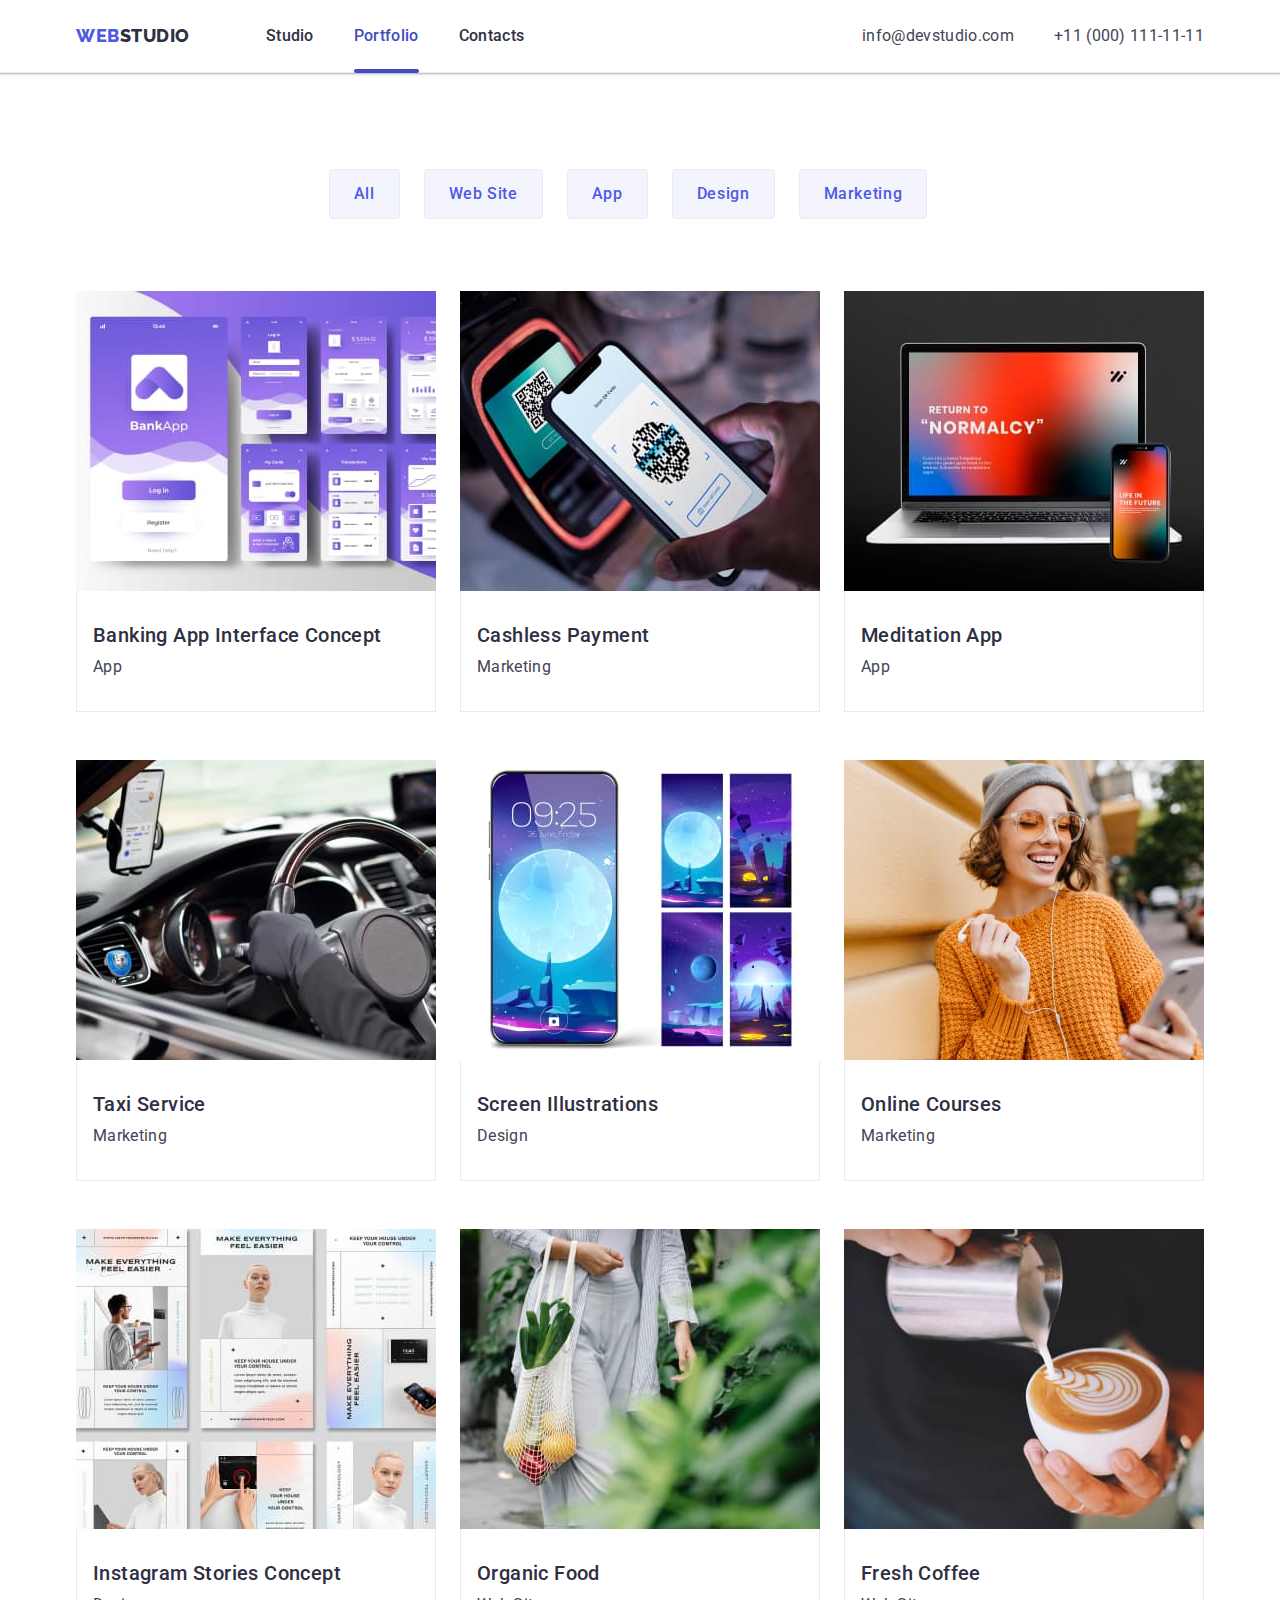
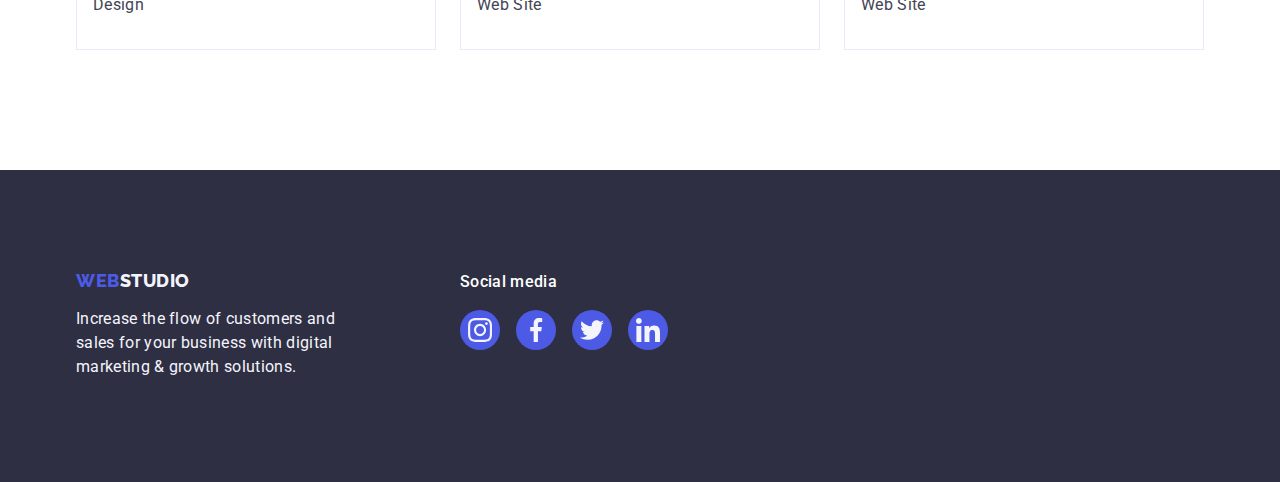
==== commit ebfcae7a: "hw5" ====
--- a/portfolio.html
+++ b/portfolio.html
@@ -18,38 +18,35 @@
     <link rel="stylesheet" href="./css/styles.css" />
   </head>
   <body>
-    <header class="header-section">
-      <!-- navigation -->
-      <div class="header-main container">
-        <nav class="navigation">
-          <!-- logo -->
-          <a class="logo link" href="./index.html"
-            >Web<span class="part-logo-up">Studio</span>
-          </a>
-          <ul class="menu list">
-            <li class="menu-item">
-              <a class="menu-button link" href="./index.html">Studio</a>
-            </li>
-            <li class="menu-item">
-              <a class="menu-button active link" href="./portfolio.html"
+    <header class="header">
+      <div class="container nav-menu">
+        <nav class="header-nav">
+          <a href="./index.html" class="header-logo link"
+            >Web<span class="logo-dark link">Studio</span></a
+          >
+          <ul class="header-list list">
+            <li class="header-item item">
+              <a class="header-link link" href="./index.html">Studio</a>
+            </li>
+            <li class="header-item item">
+              <a class="header-link current-port link" href="./portfolio.html"
                 >Portfolio</a
               >
             </li>
-            <li class="menu-item">
-              <a class="menu-button link" href="">Contacts</a>
+            <li class="header-item item">
+              <a class="header-link link" href="">Contacts</a>
             </li>
           </ul>
         </nav>
-        <!-- contacts -->
         <address class="address">
-          <ul class="address-box list">
-            <li class="address-list">
-              <a class="address-item link" href="mailto:info@devstudio.com"
+          <ul class="head-address list">
+            <li class="header-address item">
+              <a class="address-link link" href="mailto:info@devstudio.com"
                 >info@devstudio.com</a
               >
             </li>
-            <li class="address-list">
-              <a class="address-item link" href="tel:+110001111111"
+            <li class="header-address item">
+              <a class="address-link link" href="tel:+110001111111"
                 >+11 (000) 111-11-11</a
               >
             </li>
@@ -57,284 +54,291 @@
         </address>
       </div>
     </header>
-    <main>
-      <section class="portfolio-section">
+    <main class="main">
+      <section class="section-portfolio">
         <div class="container">
-          <h1 class="visually-hidden">List of projects</h1>
-          <!-- filter buttons -->
-          <ul class="buttons-list list">
-            <li class="button-list-item">
-              <button class="button-item" type="button">All</button>
-            </li>
-            <li class="button-list-item">
-              <button class="button-item" type="button">Web Site</button>
-            </li>
-            <li class="button-list-item">
-              <button class="button-item" type="button">App</button>
-            </li>
-            <li class="button-list-item">
-              <button class="button-item" type="button">Design</button>
-            </li>
-            <li class="button-list-item">
-              <button class="button-item" type="button">Marketing</button>
-            </li>
-          </ul>
+          <h1 class="visually-hidden">Cards Portfolio</h1>
+          <ul class="portfolio list">
+            <li class="portfolio-list">
+              <button class="portfolio-btn link" type="button">All</button>
+            </li>
+            <li class="portfolio-list">
+              <button class="portfolio-btn link" type="button">Web Site</button>
+            </li>
+            <li class="portfolio-list">
+              <button class="portfolio-btn link" type="button">App</button>
+            </li>
+            <li class="portfolio-list">
+              <button class="portfolio-btn link" type="button">Design</button>
+            </li>
+            <li class="portfolio-list">
+              <button class="portfolio-btn link" type="button">
+                Marketing
+              </button>
+            </li>
+          </ul>
+          <ul class="portfolio-cards list">
+            <li class="portfolio-item-cards">
+              <a class="portfolio-link link" href="">
+                <div class="portfolio-box">
+                  <img
+                    class="portfolio-img"
+                    src="./images/card1.jpg"
+                    alt="interface"
+                    width="360"
+                    height="300"
+                  />
+                  <div class="overlay">
+                    <p class="portfolio-text-hov">
+                      14 Stylish and User-Friendly App Design Concepts · Task
+                      Manager App · Calorie Tracker App · Exotic Fruit Ecommerce
+                      App · Cloud Storage App
+                    </p>
+                  </div>
+                </div>
+                <div class="portfolio-name">
+                  <h2 class="portfolio-title">Banking App Interface Concept</h2>
+                  <p class="portfolio-text">App</p>
+                </div></a
+              >
+            </li>
+            <li class="portfolio-item-cards">
+              <a class="portfolio-link link" href="">
+                <div class="portfolio-box">
+                  <img
+                    class="portfolio-img"
+                    src="./images/card2.jpg"
+                    alt="pay"
+                    width="360"
+                    height="300"
+                  />
+                  <div class="overlay">
+                    <p class="portfolio-text-hov">
+                      14 Stylish and User-Friendly App Design Concepts · Task
+                      Manager App · Calorie Tracker App · Exotic Fruit Ecommerce
+                      App · Cloud Storage App
+                    </p>
+                  </div>
+                </div>
+                <div class="portfolio-name">
+                  <h2 class="portfolio-title">Cashless Payment</h2>
+                  <p class="portfolio-text">Marketing</p>
+                </div>
+              </a>
+            </li>
+            <li class="portfolio-item-cards">
+              <a class="portfolio-link link" href="">
+                <div class="portfolio-box">
+                  <img
+                    class="portfolio-img"
+                    src="./images/card3.jpg"
+                    alt="laptop"
+                    width="360"
+                    height="300"
+                  />
+                  <div class="overlay">
+                    <p class="portfolio-text-hov">
+                      14 Stylish and User-Friendly App Design Concepts · Task
+                      Manager App · Calorie Tracker App · Exotic Fruit Ecommerce
+                      App · Cloud Storage App
+                    </p>
+                  </div>
+                </div>
+                <div class="portfolio-name">
+                  <h2 class="portfolio-title">Meditation App</h2>
+                  <p class="portfolio-text">App</p>
+                </div></a
+              >
+            </li>
+            <li class="portfolio-item-cards">
+              <a class="portfolio-link link" href="">
+                <div class="portfolio-box">
+                  <img
+                    class="portfolio-img"
+                    src="./images/card4.jpg"
+                    alt="taxi car"
+                    width="360"
+                    height="300"
+                  />
+                  <div class="overlay">
+                    <p class="portfolio-text-hov">
+                      14 Stylish and User-Friendly App Design Concepts · Task
+                      Manager App · Calorie Tracker App · Exotic Fruit Ecommerce
+                      App · Cloud Storage App
+                    </p>
+                  </div>
+                </div>
+                <div class="portfolio-name">
+                  <h2 class="portfolio-title">Taxi Service</h2>
+                  <p class="portfolio-text">Marketing</p>
+                </div></a
+              >
+            </li>
+            <li class="portfolio-item-cards">
+              <a class="portfolio-link link" href="">
+                <div class="portfolio-box">
+                  <img
+                    class="portfolio-img"
+                    src="./images/card5.jpg"
+                    alt="ilustration phone"
+                    width="360"
+                    height="300"
+                  />
+                  <div class="overlay">
+                    <p class="portfolio-text-hov">
+                      14 Stylish and User-Friendly App Design Concepts · Task
+                      Manager App · Calorie Tracker App · Exotic Fruit Ecommerce
+                      App · Cloud Storage App
+                    </p>
+                  </div>
+                </div>
+                <div class="portfolio-name">
+                  <h2 class="portfolio-title">Screen Illustrations</h2>
+                  <p class="portfolio-text">Design</p>
+                </div></a
+              >
+            </li>
+            <li class="portfolio-item-cards">
+              <a class="portfolio-link link" href="">
+                <div class="portfolio-box">
+                  <img
+                    class="portfolio-img"
+                    src="./images/card6.jpg"
+                    alt="girl"
+                    width="360"
+                    height="300"
+                  />
+                  <div class="overlay">
+                    <p class="portfolio-text-hov">
+                      14 Stylish and User-Friendly App Design Concepts · Task
+                      Manager App · Calorie Tracker App · Exotic Fruit Ecommerce
+                      App · Cloud Storage App
+                    </p>
+                  </div>
+                </div>
 
-          <!-- list of the projects -->
-          <ul class="project-list list">
-            <li class="project-item">
-              <a class="project-item-link link" href="">
-                <div class="project-item-thumb">
-                  <img
-                    class="img"
-                    src="./images/card1.jpg"
-                    alt="App with Banking interface"
-                    width="360"
-                  />
-                  <div class="project-item-overlay">
-                    <p class="project-overlay-text">
-                      14 Stylish and User-Friendly App Design Concepts · Task
-                      Manager App · Calorie Tracker App · Exotic Fruit Ecommerce
-                      App · Cloud Storage App
-                    </p>
-                  </div>
-                </div>
-                <div class="project-item-text">
-                  <h2 class="title-name">Banking App Interface Concept</h2>
-                  <p class="text-description">App</p>
-                </div>
-              </a>
-            </li>
-            <li class="project-item">
-              <a class="project-item-link link" href="">
-                <div class="project-item-thumb">
-                  <img
-                    class="img"
-                    src="./images/card2.jpg"
-                    alt="Pay by mobile"
-                    width="360"
-                  />
-                  <div class="project-item-overlay">
-                    <p class="project-overlay-text">
-                      14 Stylish and User-Friendly App Design Concepts · Task
-                      Manager App · Calorie Tracker App · Exotic Fruit Ecommerce
-                      App · Cloud Storage App
-                    </p>
-                  </div>
-                </div>
-                <div class="project-item-text">
-                  <h2 class="title-name">Cashless Payment</h2>
-                  <p class="text-description">Marketing</p>
-                </div>
-              </a>
-            </li>
-            <li class="project-item">
-              <a class="project-item-link link" href="">
-                <div class="project-item-thumb">
-                  <img
-                    class="img"
-                    src="./images/card3.jpg"
-                    alt="Laptop with smartphone"
-                    width="360"
-                  />
-                  <div class="project-item-overlay">
-                    <p class="project-overlay-text">
-                      14 Stylish and User-Friendly App Design Concepts · Task
-                      Manager App · Calorie Tracker App · Exotic Fruit Ecommerce
-                      App · Cloud Storage App
-                    </p>
-                  </div>
-                </div>
-                <div class="project-item-text">
-                  <h2 class="title-name">Meditation App</h2>
-                  <p class="text-description">App</p>
-                </div>
-              </a>
-            </li>
-            <li class="project-item">
-              <a class="project-item-link link" href="">
-                <div class="project-item-thumb">
-                  <img
-                    class="img"
-                    src="./images/card4.jpg"
-                    alt="Driver in the car"
-                    width="360"
-                  />
-                  <div class="project-item-overlay">
-                    <p class="project-overlay-text">
-                      14 Stylish and User-Friendly App Design Concepts · Task
-                      Manager App · Calorie Tracker App · Exotic Fruit Ecommerce
-                      App · Cloud Storage App
-                    </p>
-                  </div>
-                </div>
-                <div class="project-item-text">
-                  <h2 class="title-name">Taxi Service</h2>
-                  <p class="text-description">Marketing</p>
-                </div>
-              </a>
-            </li>
-            <li class="project-item">
-              <a class="project-item-link link" href="">
-                <div class="project-item-thumb">
-                  <img
-                    class="img"
-                    src="./images/card5.jpg"
-                    alt="Another photo of mobile screen"
-                    width="360"
-                  />
-                  <div class="project-item-overlay">
-                    <p class="project-overlay-text">
-                      14 Stylish and User-Friendly App Design Concepts · Task
-                      Manager App · Calorie Tracker App · Exotic Fruit Ecommerce
-                      App · Cloud Storage App
-                    </p>
-                  </div>
-                </div>
-                <div class="project-item-text">
-                  <h2 class="title-name">Screen Illustrations</h2>
-                  <p class="text-description">Design</p>
-                </div>
-              </a>
-            </li>
-            <li class="project-item">
-              <a class="project-item-link link" href="">
-                <div class="project-item-thumb">
-                  <img
-                    class="img"
-                    src="./images/card6.jpg"
-                    alt="Girl with smartphone, lough"
-                    width="360"
-                  />
-                  <div class="project-item-overlay">
-                    <p class="project-overlay-text">
-                      14 Stylish and User-Friendly App Design Concepts · Task
-                      Manager App · Calorie Tracker App · Exotic Fruit Ecommerce
-                      App · Cloud Storage App
-                    </p>
-                  </div>
-                </div>
-                <div class="project-item-text">
-                  <h2 class="title-name">Online Courses</h2>
-                  <p class="text-description">Marketing</p>
-                </div>
-              </a>
-            </li>
-            <li class="project-item">
-              <a class="project-item-link link" href="">
-                <div class="project-item-thumb">
-                  <img
-                    class="img"
+                <div class="portfolio-name">
+                  <h2 class="portfolio-title">Online Courses</h2>
+                  <p class="portfolio-text">Marketing</p>
+                </div></a
+              >
+            </li>
+            <li class="portfolio-item-cards">
+              <a class="portfolio-link link" href="">
+                <div class="portfolio-box">
+                  <img
+                    class="portfolio-img"
                     src="./images/card7.jpg"
-                    alt="many different screens of mobile app"
-                    width="360"
-                  />
-                  <div class="project-item-overlay">
-                    <p class="project-overlay-text">
-                      14 Stylish and User-Friendly App Design Concepts · Task
-                      Manager App · Calorie Tracker App · Exotic Fruit Ecommerce
-                      App · Cloud Storage App
-                    </p>
-                  </div>
-                </div>
-                <div class="project-item-text">
-                  <h2 class="title-name">Instagram Stories Concept</h2>
-                  <p class="text-description">Design</p>
-                </div>
-              </a>
-            </li>
-            <li class="project-item">
-              <a class="project-item-link link" href="">
-                <div class="project-item-thumb">
-                  <img
-                    class="img"
+                    alt="foto instagram"
+                    width="360"
+                    height="300"
+                  />
+                  <div class="overlay">
+                    <p class="portfolio-text-hov">
+                      14 Stylish and User-Friendly App Design Concepts · Task
+                      Manager App · Calorie Tracker App · Exotic Fruit Ecommerce
+                      App · Cloud Storage App
+                    </p>
+                  </div>
+                </div>
+                <div class="portfolio-name">
+                  <h2 class="portfolio-title">Instagram Stories Concept</h2>
+                  <p class="portfolio-text">Design</p>
+                </div></a
+              >
+            </li>
+            <li class="portfolio-item-cards">
+              <a class="portfolio-link link" href="">
+                <div class="portfolio-box">
+                  <img
+                    class="portfolio-img"
                     src="./images/card8.jpg"
-                    alt="girl with bag"
-                    width="360"
-                  />
-                  <div class="project-item-overlay">
-                    <p class="project-overlay-text">
-                      14 Stylish and User-Friendly App Design Concepts · Task
-                      Manager App · Calorie Tracker App · Exotic Fruit Ecommerce
-                      App · Cloud Storage App
-                    </p>
-                  </div>
-                </div>
-                <div class="project-item-text">
-                  <h2 class="title-name">Organic Food</h2>
-                  <p class="text-description">Web Site</p>
-                </div>
-              </a>
-            </li>
-            <li class="project-item">
-              <a class="project-item-link link" href="">
-                <div class="project-item-thumb">
-                  <img
-                    class="img"
+                    alt="food"
+                    width="360"
+                    height="300"
+                  />
+                  <div class="overlay">
+                    <p class="portfolio-text-hov">
+                      14 Stylish and User-Friendly App Design Concepts · Task
+                      Manager App · Calorie Tracker App · Exotic Fruit Ecommerce
+                      App · Cloud Storage App
+                    </p>
+                  </div>
+                </div>
+                <div class="portfolio-name">
+                  <h2 class="portfolio-title">Organic Food</h2>
+                  <p class="portfolio-text">Web Site</p>
+                </div></a
+              >
+            </li>
+            <li class="portfolio-item-cards">
+              <a class="portfolio-link link" href="">
+                <div class="portfolio-box">
+                  <img
+                    class="portfolio-img"
                     src="./images/card9.jpg"
-                    alt="cup of coffe"
-                    width="360"
-                  />
-                  <div class="project-item-overlay">
-                    <p class="project-overlay-text">
-                      14 Stylish and User-Friendly App Design Concepts · Task
-                      Manager App · Calorie Tracker App · Exotic Fruit Ecommerce
-                      App · Cloud Storage App
-                    </p>
-                  </div>
-                </div>
-                <div class="project-item-text">
-                  <h2 class="title-name">Fresh Coffee</h2>
-                  <p class="text-description">Web Site</p>
-                </div>
-              </a>
+                    alt="cofe cap"
+                    width="360"
+                    height="300"
+                  />
+                  <div class="overlay">
+                    <p class="portfolio-text-hov">
+                      14 Stylish and User-Friendly App Design Concepts · Task
+                      Manager App · Calorie Tracker App · Exotic Fruit Ecommerce
+                      App · Cloud Storage App
+                    </p>
+                  </div>
+                </div>
+                <div class="portfolio-name">
+                  <h2 class="portfolio-title">Fresh Coffee</h2>
+                  <p class="portfolio-text">Web Site</p>
+                </div></a
+              >
             </li>
           </ul>
         </div>
       </section>
     </main>
-    <footer class="footer-space">
-      <!-- logo -->
-      <div class="footer-blocks container">
-        <div class="footer-description">
-          <a class="logo link" href="./index.html">
-            Web<span class="part-logo-down">Studio</span>
-          </a>
-          <p class="footer-about">
+    <footer class="footer">
+      <div class="container footer-tumb">
+        <div class="section-one">
+          <a class="footer-logo link" href="./index.html"
+            >Web<span class="logo-light link">Studio</span></a
+          >
+          <p class="footer-text">
             Increase the flow of customers and sales for your business with
             digital marketing & growth solutions.
           </p>
         </div>
-
-        <div class="footer-block-icons">
-          <p class="footer-icons-descriprion">Social media</p>
-
-          <ul class="footer-social-list social-list list">
-            <li class="social-item">
-              <a class="social-icon-link" href="">
-                <svg width="24" height="24" class="social-icon">
+        <div class="social">
+          <p class="footer-title">Social media</p>
+          <ul class="footer-list">
+            <li class="footer-icon">
+              <a href="" class="footer-icon-link">
+                <svg class="social-icon" width="24" height="24">
                   <use href="./images/symbol-defs.svg#icon-instagram"></use>
                 </svg>
               </a>
             </li>
-            <li class="social-item">
-              <a class="social-icon-link" href="">
-                <svg width="24" height="24" class="social-icon">
+            <li class="footer-icon">
+              <a href="" class="footer-icon-link">
+                <svg class="social-icon" width="24" height="24">
+                  <use href="./images/symbol-defs.svg#icon-facebook"></use>
+                </svg>
+              </a>
+            </li>
+
+            <li class="footer-icon">
+              <a href="" class="footer-icon-link">
+                <svg class="social-icon" width="24" height="24">
                   <use href="./images/symbol-defs.svg#icon-twitter"></use>
                 </svg>
               </a>
             </li>
-            <li class="social-item">
-              <a class="social-icon-link" href="">
-                <svg width="24" height="24" class="social-icon">
-                  <use href="./images/symbol-defs.svg#icon-facebook"></use>
-                </svg>
-              </a>
-            </li>
-            <li class="social-item">
-              <a class="social-icon-link" href="">
-                <svg width="24" height="24" class="social-icon">
-                  <use href="./images/symbol-defs.svg#icon-linkedin"></use>
+            <li class="footer-icon">
+              <a href="" class="footer-icon-link">
+                <svg class="social-icon" width="24" height="24">
+                  <use href="./images/symbol-defs.svg#icon-linkedinicon-linkedin"></use>
                 </svg>
               </a>
             </li>
@@ -343,4 +347,4 @@
       </div>
     </footer>
   </body>
-</html>
+</html>--- a/css/styles.css
+++ b/css/styles.css
@@ -1,75 +1,63 @@
+html {
+  box-sizing: border-box;
+}
+*,
+*::before,
+*::after {
+  box-sizing: inherit;
+}
+
 :root {
-  /* background color */
-  --background-color: #ffffff;
-  --background-section-color: #2e2f42;
-
-  --thumb-bg-color: #4d5ae5;
-
-  /* text color */
-  --main-title-color: #2e2f42;
-  --text-description-color: #434455;
-  --footer-text-color: #f4f4fd;
-  --nav-color: #2e2f42;
-  --overlay-text-color: #f4f4fd;
-
-  /* logo color */
-  --logo-main-color: #4d5ae5;
-  --logo-header-color: #2e2f42;
-
-  /* link, icon and button color */
-  --main-color-hover: #404bbf;
-  --button-normal-color: #4d5ae5;
-
-  --icon-color: #404bbf;
-  --icon-color-hover: #31d0aa;
-  --icon-company: #8e8f99;
-  --icon-social: #f4f4fd;
-
-  /* modal window */
-  --bt-modal-main: #e7e9fc;
-  --bt-modal-hover: #404bbf;
-  --icon-modal-main: #2e2f42;
-  --icon-modal-hover: #ffffff;
-
-  /* animation  */
-  --main-delay: 250ms;
-  --main-cubic-bezier: cubic-bezier(0.4, 0, 0.2, 1);
-}
-
-/* global styles */
+  --primary-font: "Roboto", sans-serif;
+  --secondary-font: "Raleway", sans-serif;
+  --iris: #4d5ae5;
+  --ocean: #404bbf;
+  --navy-blue: #2e2f42;
+  --green: #31d0aa;
+  --slate: #434455;
+  --light-slate: #8e8f99;
+  --cornflower: #e7e9fc;
+  --cloud: #f4f4fd;
+  --navy-blue-modal: #2e2f42;
+  --grey: #2e2f42;
+  --white: #ffffff;
+  --dairy: #fcfcfc;
+  --color-link: #afb1b8;
+  --background-main: #ffffff;
+  --background-secondary: #f4f4fd;
+  --backgraund-section: #e5e5e5;
+  --backgraund-modal: rgba(46, 47, 66, 0.4);
+}
+
+body {
+  font-family: "Roboto", sans-serif;
+  background-color: var(--background-main);
+  color: #434455;
+  font-size: 16px;
+  line-height: 1.5;
+  letter-spacing: 0.02em;
+}
 h1,
 h2,
 h3,
 h4,
 h5,
 h6,
-p,
+p {
+  margin: 0;
+}
+a {
+  text-decoration: none;
+}
 ul {
+  padding: 0;
   margin: 0;
-  padding: 0;
-}
-
-body {
-  font-family: 'Roboto', sans-serif;
-  color: var(--text-description-color);
-  background-color: var(--background-color);
-}
-
-.container {
-  width: 1158px;
-  margin: 0 auto;
-  padding-left: 15px;
-  padding-right: 15px;
-}
-
-.link {
-  text-decoration: none;
-}
-
-.list {
   list-style: none;
 }
 
+img {
+  display: block;
+}
 .visually-hidden {
   position: absolute;
   width: 1px;
@@ -84,661 +72,598 @@
   overflow: hidden;
 }
 
-.img {
+.container {
+  width: 1158px;
+  margin-left: auto;
+  margin-right: auto;
+  padding-left: 15px;
+  padding-right: 15px;
+}
+.team-icon-link,
+.link {
+  text-decoration: none;
+}
+.list {
+  list-style: none;
+  padding: 0;
+  margin: 0;
+}
+
+/* hero */
+.section-hero {
+  padding: 188px 0;
+  max-width: 1440px;
+  height: 600px;
+  margin-left: auto;
+  margin-right: auto;
+  background-image: linear-gradient(
+      rgba(46, 47, 66, 0.7),
+      rgba(46, 47, 66, 0.7)
+    ),
+    url(../images/people-office.jpg);
+  background-size: cover;
+  background-position: center;
+  background-repeat: no-repeat;
+}
+.hero-title {
+  font-size: 56px;
+  line-height: 1.07;
+  text-align: center;
+  letter-spacing: 0.02em;
+  color: var(--white);
+  max-width: 496px;
+  margin: 0 auto;
+  margin-bottom: 48px;
+  font-weight: 700;
+}
+
+.hero-btn:hover,
+.hero-btn:focus {
+  background-color: var(--ocean);
+  box-shadow: 0px 4px 4px rgba(0, 0, 0, 0.15);
+}
+
+.hero-btn {
   display: block;
-}
-
-.title-name {
+  font-family: var(--primary-font);
+  padding: 16px 32px;
   font-weight: 500;
-  font-size: 20px;
-  line-height: 1.2;
-  letter-spacing: 0.02em;
-  color: var(--main-title-color);
-}
-
-.text-description {
-  font-weight: 400;
-  font-size: 16px;
-  line-height: 1.5;
-  letter-spacing: 0.02em;
-  color: var(--text-description-color);
-}
-
-/*------------- logo styles ----------------*/
-.logo {
-  margin-right: 76px;
-
-  font-family: Raleway, sans-serif;
+  font-size: 16px;
+  line-height: 1.5;
+  letter-spacing: 0.04em;
+  color: var(--white);
+  background-color: var(--iris);
+  cursor: pointer;
+  border-radius: 4px;
+  min-width: 169px;
+  height: 56px;
+  border: 1px solid transparent;
+  text-align: center;
+  border: none;
+  margin: 0 auto;
+  box-shadow: 0px 4px 4px rgba(0, 0, 0, 0.15);
+  transition: background-color 250ms cubic-bezier(0.4, 0, 0.2, 1),
+    box-shadow 250ms cubic-bezier(0.4, 0, 0.2, 1);
+}
+/* modal */
+
+.backdrop {
+  position: fixed;
+  top: 0;
+  right: 0;
+  bottom: 0;
+  left: 0;
+  background-color: var(--backgraund-modal);
+  opacity: 1;
+  visibility: visible;
+  pointer-events: initial;
+  transition: opasity 250ms cubic-bezier(0.4, 0, 0.2, 1),
+    visibility 250ms cubic-bezier(0.4, 0, 0.2, 1);
+}
+.modal {
+  position: absolute;
+  width: 408px;
+  height: 584px;
+  background: var(--dairy);
+  box-shadow: 0px 1px 1px rgba(0, 0, 0, 0.14), 0px 1px 3px rgba(0, 0, 0, 0.12),
+    0px 2px 1px rgba(0, 0, 0, 0.2);
+  border-radius: 4px;
+  top: 50%;
+  left: 50%;
+  transform: translate(-50%, -50%);
+}
+.modal-btn {
+  position: absolute;
+  top: 24px;
+  right: 24px;
+  border-radius: 50%;
+  background-color: var(--cornflower);
+  border: 1px solid rgba(0, 0, 0, 0.1);
+  cursor: pointer;
+  display: flex;
+  justify-content: center;
+  align-items: center;
+  width: 24px;
+  height: 24px;
+  transition: background-color 250ms cubic-bezier(0.4, 0, 0.2, 1),
+    fill 250ms cubic-bezier(0.4, 0, 0.2, 1);
+}
+
+.modal-btn:hover,
+.modal-btn :focus {
+  background-color: var(--ocean);
+  fill: var(--white);
+}
+
+.backdrop.is-hidden {
+  opacity: 0;
+  visibility: hidden;
+  pointer-events: none;
+}
+.modal-icon {
+  color: var(--navy-blue);
+}
+.backdrop.is-hidden .modal {
+  transform: translate(250ms cubic-bezier(0.4, 0, 0.2, 1));
+}
+
+.header {
+  border-bottom: 1px solid var(--cornflower);
+  box-shadow: 0px 2px 1px rgba(46, 47, 66, 0.08),
+    0px 1px 1px rgba(46, 47, 66, 0.16), 0px 1px 6px rgba(46, 47, 66, 0.08);
+}
+.header-nav {
+  display: flex;
+  align-items: center;
+}
+
+.nav-menu {
+  display: flex;
+  align-items: center;
+}
+.header-logo {
+  font-family: var(--secondary-font);
   font-weight: 800;
   font-size: 18px;
   line-height: 1.17;
   letter-spacing: 0.03em;
   text-transform: uppercase;
-  color: var(--logo-main-color);
-}
-
-.logo .part-logo-up {
-  color: var(--logo-header-color);
-}
-
-.logo .part-logo-down {
-  color: var(--footer-text-color);
-}
-
-/* -------------header------------------------- */
-/*------------- navigation styles ----------------*/
-.header-section {
-  border-bottom: 1px solid #e7e9fc;
-  box-shadow: 0px 2px 1px rgba(46, 47, 66, 0.08), 0px 1px 1px rgba(46, 47, 66, 0.16),
-    0px 1px 6px rgba(46, 47, 66, 0.08);
-}
-
-.header-main {
-  display: flex;
-  justify-content: space-between;
-  align-items: center;
-}
-
-.navigation {
-  display: flex;
-  margin-right: auto;
-  align-items: center;
-}
-
-.menu {
-  display: flex;
-}
-
-.menu-button {
+  color: var(--iris);
+  margin-right: 76px;
+}
+.logo-dark {
+  font-family: var(--secondary-font);
+  font-weight: 800;
+  font-size: 18px;
+  line-height: 1.17;
+  letter-spacing: 0.03em;
+  text-transform: uppercase;
+  color: var(--navy-blue);
+}
+.header-list {
+  display: flex;
+  gap: 40px;
+}
+.head-address {
+  display: flex;
+  gap: 40px;
+}
+
+.header-link {
+  font-weight: 500;
+  font-size: 16px;
+  line-height: 1.5;
+  letter-spacing: 0.02em;
+  color: var(--navy-blue);
+  padding: 24px 0 24px;
+  display: inline-block;
   position: relative;
-  padding: 24px 0;
-
-  font-weight: 500;
-  font-size: 16px;
-  /* line-height: 1.5; притиснув after */
-  letter-spacing: 0.02em;
-  color: var(--nav-color);
-
-  transition: color var(--main-delay) var(--main-cubic-bezier);
-}
-
-.active.menu-button {
-  color: var(--main-color-hover);
-}
-
-.active.menu-button::after {
-  position: absolute;
-  left: 0;
-  bottom: 0;
-
-  display: block;
-  content: '';
+  transition: color 250ms cubic-bezier(0.4, 0, 0.2, 1);
+}
+.header-link::after {
+  content: "";
+  display: inline-block;
   width: 100%;
   height: 4px;
-
-  background-color: var(--main-color-hover);
+  position: absolute;
   border-radius: 2px;
-}
-
-.menu-item {
-  margin-right: 40px;
-  padding-top: 24px;
-  padding-bottom: 24px;
-}
-
-.menu-item:nth-last-child(-n + 1) {
-  margin-right: 0;
+  left: 0;
+  bottom: -1px;
+}
+.header-link:hover,
+.header-link:focus {
+  color: var(--ocean);
+}
+
+.header-link.current,
+.header-link.current-port {
+  color: var(--ocean);
+}
+
+.header-link.current::after,
+.header-link.current-port::after {
+  background-color: var(--ocean);
 }
 
 .address {
   font-style: normal;
-}
-
-.address-box {
-  display: flex;
-}
-
-.address-list {
-  margin-right: 40px;
-}
-
-.address-list:nth-last-child(-n + 1) {
-  margin-right: 0;
-}
-
-.address-item {
-  font-size: 16px;
-  line-height: 1.5;
-  letter-spacing: 0.02em;
-  color: var(--text-description-color);
-
-  transition: color var(--main-delay) var(--main-cubic-bezier);
-}
-
-/* hover and focus */
-.menu-button:hover,
-.menu-button:focus,
-.address-item:hover,
-.address-item:focus {
-  color: var(--main-color-hover);
-}
-
-/* social network icons */
-
-.social-list {
-  display: flex;
-  justify-content: center;
-}
-.social-item {
-  width: 40px;
-  height: 40px;
-}
-.social-icon-link {
-  display: flex;
-  width: 100%;
-  height: 100%;
-  align-items: center;
-  justify-content: center;
-
-  background-color: var(--button-normal-color);
-  border-radius: 50%;
-
-  transition: background-color var(--main-delay) var(--main-cubic-bezier);
-}
-
-.social-icon {
-  fill: var(--icon-social);
-}
-
-/*------------footer styles------------------- */
-
-.footer-space {
-  background: var(--background-section-color);
-  padding: 100px 0;
-}
-
-.footer-blocks {
-  display: flex;
-  align-items: baseline;
-}
-
-.footer-description {
-  margin-right: 120px;
-}
-
-.footer-space .logo {
-  display: inline-block;
-  margin-bottom: 16px;
-}
-
-.footer-about {
-  width: 264px;
-  font-weight: 400;
-  font-size: 16px;
-  line-height: 1.5;
-  color: var(--footer-text-color);
-}
-
-.footer-icons-descriprion {
-  margin-bottom: 16px;
-
-  font-weight: 500;
-  font-size: 16px;
-  line-height: 1.5;
-  letter-spacing: 0.02em;
-  color: var(--background-color);
-}
-
-.footer-social-list {
-  gap: 16px;
-}
-
-.footer-social-list .social-icon-link:hover,
-.footer-social-list .social-icon-link:focus {
-  background-color: var(--icon-color-hover);
-}
-
-/* -----------PAGE index-------------------- */
-
-/* ----hero----- */
-.hero-section {
-  padding-top: 188px;
-  padding-bottom: 188px;
-  text-align: center;
-}
-
-.hero-img {
-  max-width: 1440px;
-  height: 600px;
-  margin-right: auto;
   margin-left: auto;
-
-  background-color: var(--background-section-color);
-  background-image: linear-gradient(rgba(46, 47, 66, 0.7), rgba(46, 47, 66, 0.7)),
-    url('../images/people-office.jpg');
-  background-repeat: no-repeat;
-  background-position: center;
-  background-size: cover;
-}
-
-.hero-title {
-  display: block;
-  margin-right: auto;
-  margin-left: auto;
-  margin-bottom: 48px;
-  max-width: 496px;
-
-  font-weight: 700;
-  font-size: 56px;
-  line-height: 1.07;
-  letter-spacing: 0.02em;
-  color: #ffffff;
-}
-
-.button-hero {
-  display: block;
-  min-width: 169px;
-  height: 56px;
-  margin-right: auto;
-  margin-left: auto;
-  padding-top: 16px;
-  padding-bottom: 16px;
-  border-radius: 4px;
-  box-shadow: 0px 4px 4px rgba(0, 0, 0, 0.15);
-
-  font-family: 'Roboto', sans-serif;
-  font-weight: 500;
-  font-size: 16px;
-  line-height: 1.5;
-  letter-spacing: 0.04em;
-  color: #ffffff;
-  background-color: var(--button-normal-color);
-  border: none;
-  cursor: pointer;
-
-  transition: background-color var(--main-delay) var(--main-cubic-bezier);
-}
-
-.button-hero:hover,
-.button-hero:focus {
-  background-color: var(--main-color-hover);
-}
-
-/* <!-- advantages -->  */
-
-.advantages-section {
+}
+
+.address-link {
+  font-size: 16px;
+  line-height: 1.5;
+  letter-spacing: 0.02em;
+  color: var(--slate);
+  padding: 24px 0 24px;
+  transition: color 250ms cubic-bezier(0.4, 0, 0.2, 1);
+}
+.address-link:hover,
+.address-link:focus {
+  color: var(--ocean);
+}
+
+/* section */
+.section-company {
   padding: 120px 0;
 }
-
-.advantages-list {
-  display: flex;
-  margin-left: auto;
-  margin-right: auto;
-}
-
-.advantages-item {
-  width: calc((100% - 72px) / 4);
-  margin-right: 24px;
-}
-
-.advantages-item:nth-last-child(-n + 1) {
-  margin-right: 0;
-}
-
-.advantages-item > .title-name {
+.company {
+  display: flex;
+  gap: 24px;
+}
+
+.company-icon {
+  background-color: var(--cloud);
   margin-bottom: 8px;
-}
-
-.advantages-icon-box {
-  display: flex;
   width: 264px;
   height: 112px;
-  align-items: center;
-  justify-content: center;
+  display: flex;
+  justify-content: center;
+  align-items: center;
+  border-radius: 4px;
+}
+
+.company-item {
+  width: 264px;
+  width: calc((100% - 72px) / 4);
+}
+
+.company-title,
+.team-underitle,
+.portfolio-title {
+  font-weight: 500;
+  font-size: 20px;
+  line-height: 1.2;
+  letter-spacing: 0.02em;
+  color: var(--navy-blue);
   margin-bottom: 8px;
-
-  background-color: var(--footer-text-color);
-  border-radius: 4px;
-}
-
-/* <!-- type of project --> */
-
-.type-project-section {
+}
+
+.company-text {
+  font-size: 16px;
+  line-height: 1.5;
+  letter-spacing: 0.02em;
+  color: var(--slate);
+}
+.section-work {
   padding-bottom: 120px;
 }
-
-.type-project-title {
-  margin-bottom: 72px;
-
-  font-weight: 700;
-  font-size: 36px;
-  line-height: 1.11;
-  letter-spacing: 0.02em;
-  text-align: center;
-  text-transform: capitalize;
-  color: var(--main-title-color);
-}
-
-.type-project-list {
-  display: flex;
-  margin-left: auto;
-  margin-bottom: auto;
-}
-
-.type-project-item {
-  margin-right: 24px;
-  width: calc((100% - 1px) / 3);
-}
-
-.type-project-item:nth-last-child(-n + 1) {
-  margin-right: 0;
-}
-
-/* <!-- our team --> */
-
-.section-team {
-  padding: 120px 0;
-
-  background-color: #f4f4fd;
-}
-
-.team-title-main {
-  margin-bottom: 72px;
-
-  font-weight: 700;
-  font-size: 36px;
-  line-height: 1.11;
-  letter-spacing: 0.02em;
-  text-align: center;
-  text-transform: capitalize;
-  color: var(--main-title-color);
-}
-
-.team-list {
-  display: flex;
-}
-
-.team-item {
-  margin-right: 24px;
-  width: 264px;
-  border-radius: 0px 0px 4px 4px;
-
-  background-color: var(--background-color);
-  box-shadow: 0px 1px 6px rgba(46, 47, 66, 0.08), 0px 1px 1px rgba(46, 47, 66, 0.16),
-    0px 2px 1px rgba(46, 47, 66, 0.08);
-}
-
-.team-item:nth-last-child(-n + 1) {
-  margin-right: 0;
-}
-
-.team-item-text {
-  padding: 32px 0;
-  text-align: center;
-}
-
-.team-item-text .title-name,
-.team-item-text .text-description {
-  margin-bottom: 8px;
-}
-
-.team-social-list {
-  gap: 24px;
-}
-
-.team-social-list .social-icon-link:hover,
-.team-social-list .social-icon-link:focus {
-  background-color: var(--main-color-hover);
-}
-
-/*-----------customers---------------- */
-
-.section-customers {
-  padding-top: 120px;
-  padding-bottom: 120px;
-}
-.cusromers-title-main {
-  margin-bottom: 72px;
-
-  font-weight: 700;
+.work-title,
+.team-title,
+.customers-title {
   font-size: 36px;
   line-height: 1.1;
-  letter-spacing: 0.02em;
-  color: var(--main-title-color);
   text-align: center;
-}
-
+  letter-spacing: 0.02em;
+  text-transform: capitalize;
+  color: var(--navy-blue);
+
+  margin-bottom: 72px;
+}
+.work {
+  display: flex;
+  justify-content: center;
+  gap: 24px;
+}
+
+.work-item {
+  width: calc((100% - 48px) / 3);
+}
+
+.section-team {
+  background-color: var(--background-secondary);
+  padding: 120px 0;
+}
+.team {
+  display: flex;
+  gap: 24px;
+}
+
+.work-team {
+  background-color: var(--background-main);
+  text-align: center;
+  border-radius: 0px 0px 4px 4px;
+  box-shadow: 0px 1px 6px rgba(46, 47, 66, 0.08),
+    0px 1px 1px rgba(46, 47, 66, 0.16), 0px 2px 1px rgba(46, 47, 66, 0.08);
+  cursor: pointer;
+}
+
+.title-name {
+  padding-top: 32px;
+  padding-bottom: 32px;
+}
+.team-underitle {
+  font-family: var(--primary-font);
+  font-weight: 500;
+  font-size: 20px;
+  line-height: 1.2;
+  letter-spacing: 0.02em;
+  color: var(--navy-blue);
+  text-align: center;
+  margin-bottom: 8px;
+}
+.team-icon {
+  fill: var(--cloud);
+}
+.team-text {
+  color: var(--slate);
+  font-size: 16px;
+  line-height: 1.5;
+  letter-spacing: 0.02em;
+  margin-bottom: 8px;
+
+  text-align: center;
+}
+.team-icon-list {
+  display: flex;
+  justify-content: center;
+  gap: 24px;
+}
+
+.team-icon-link:hover,
+.team-icon-link:focus {
+  background-color: var(--ocean);
+}
+.team-icon-link {
+  height: 100%;
+  width: 100%;
+  display: flex;
+  justify-content: center;
+  align-items: center;
+  border-radius: 50%;
+  background-color: var(--iris);
+  transition: backgraund-color 250ms cubic-bezier(0.4, 0, 0.2, 1);
+}
+
+.customers-company {
+  fill: currentColor;
+}
+
+.customer-icon-link {
+  width: 168px;
+  height: 88px;
+  display: flex;
+  justify-content: center;
+  align-items: center;
+  border-radius: 4px;
+  border: 1px solid var(--light-slate);
+  color: var(--color-link);
+  transition: color 250ms cubic-bezier(0.4, 0, 0.2, 1),
+    border 250ms cubic-bezier(0.4, 0, 0.2, 1);
+}
+
+.customer-icon-link:hover,
+.customer-icon-link:focus {
+  border: 1px solid var(--ocean);
+  color: var(--ocean);
+  cursor: pointer;
+}
+
+.customers {
+  padding: 120px 0;
+}
 .customers-list {
   display: flex;
   gap: 24px;
-}
-
-.customers-item {
-  height: 88px;
-  width: calc((100% - 120px) / 6);
-}
-
-.customers-link {
-  display: flex;
-  width: 100%;
-  height: 100%;
-  align-items: center;
-  justify-content: center;
-
-  border: 1px solid currentColor;
-  border-radius: 4px;
-  color: var(--icon-company);
-
-  transition: color var(--main-delay) var(--main-cubic-bezier);
-}
-
-.customers-link:hover,
-.customers-link:focus {
-  color: var(--main-color-hover);
-}
-
-.customer-icon {
-  fill: currentColor;
-}
-
-/* -----------PAGE portfolio-------------------- */
-.portfolio-section {
-  padding: 96px 0 120px;
-}
-
-/* <!-- filter buttons --> */
-
-.buttons-list {
+  border: rgba(0, 0, 0, 0.25);
+}
+/* portfolio */
+.section-portfolio {
+  padding-top: 96px;
+  padding-bottom: 120px;
+}
+.portfolio {
   display: flex;
   justify-content: center;
   margin-bottom: 72px;
 }
 
-.button-list-item {
-  margin-right: 24px;
-}
-
-.button-list-item:nth-last-child(-n + 1) {
-  margin-right: 0;
-}
-
-.button-item {
-  padding: 12px 24px 12px 24px;
-  align-items: center;
-
-  font-family: 'Roboto', sans-serif;
-  font-weight: 500;
-  font-size: 16px;
-  line-height: 1.5;
-  letter-spacing: 0.04em;
-  color: var(--button-normal-color);
-  background-color: var(--footer-text-color);
-  cursor: pointer;
-  border: 1px solid #e7e9fc;
-  border-radius: 4px;
-
-  transition: background-color var(--main-delay) var(--main-cubic-bezier),
-    color var(--main-delay) var(--main-cubic-bezier),
-    border var(--main-delay) var(--main-cubic-bezier),
-    box-shadow var(--main-delay) var(--main-cubic-bezier);
-}
-
-.button-item:hover,
-.button-item:focus {
-  background-color: var(--main-color-hover);
-  color: #ffffff;
+.portfolio-btn:hover,
+.portfolio-btn:focus {
+  background-color: var(--ocean);
+  color: var(--white);
   border: 1px solid transparent;
   box-shadow: 0px 3px 1px rgba(0, 0, 0, 0.1), 0px 2px 1px rgba(0, 0, 0, 0.08),
     0px 2px 2px rgba(0, 0, 0, 0.12);
 }
 
-/* <!-- list of the projects --> */
-
-.project-list {
+.portfolio-list {
+  margin-right: 24px;
+}
+
+.portfolio-btn {
+  font-family: var(--primary-font);
+  font-weight: 500;
+  font-size: 16px;
+  line-height: 1.5;
+  letter-spacing: 0.04em;
+  color: var(--iris);
+  background-color: var(--cloud);
+  cursor: pointer;
+  padding: 12px 24px;
+  border: 1px solid var(--cornflower);
+  border-radius: 4px;
+  transition: backgraund-color 250ms cubic-bezier(0.4, 0, 0.2, 1),
+    color 250ms cubic-bezier(0.4, 0, 0.2, 1),
+    box-shadow 250ms cubic-bezier(0.4, 0, 0.2, 1),
+    border 250ms cubic-bezier(0.4, 0, 0.2, 1);
+}
+
+.portfolio-cards {
   display: flex;
   flex-wrap: wrap;
-}
-
-.project-item {
-  margin-right: 24px;
-  margin-bottom: 48px;
-  flex-basis: calc((100% - 48px) / 3);
-}
-
-.project-item:nth-child(3n + 3) {
-  margin-right: 0;
-}
-
-.project-item:nth-last-child(-n + 3) {
-  margin-bottom: 0;
-}
-
-.project-item-link {
+  row-gap: 48px;
+  column-gap: 24px;
+}
+
+.portfolio-item-cards {
+  width: calc((100% - 48px) / 3);
+}
+
+.portfolio-name {
+  padding: 32px 16px;
+  border: 1px solid var(--cornflower);
+  border-top: none;
+}
+
+.portfolio-link:hover,
+.portfolio-link:focus {
+  box-shadow: 0px 1px 6px rgba(46, 47, 66, 0.08),
+    0px 1px 1px rgba(46, 47, 66, 0.16), 0px 2px 1px rgba(46, 47, 66, 0.08);
+}
+.portfolio-link {
   display: block;
-
-  transition: box-shadow var(--main-delay) var(--main-cubic-bezier);
-}
-
-.project-item-link:hover,
-.project-item-link:focus {
-  box-shadow: 0px 1px 6px rgba(46, 47, 66, 0.08), 0px 1px 1px rgba(46, 47, 66, 0.16),
-    0px 2px 1px rgba(46, 47, 66, 0.08);
-}
-
-.project-item-text {
-  padding: 32px 16px;
-  border-bottom: 1px solid #e7e9fc;
-  border-left: 1px solid #e7e9fc;
-  border-right: 1px solid #e7e9fc;
-}
-
-.project-item .title-name {
-  margin-bottom: 8px;
-}
-
-/* Project overlay  */
-
-.project-item-thumb {
+  transition: box-shadow 250ms cubic-bezier(0.4, 0, 0.2, 1);
+}
+
+.portfolio-title {
+  font-weight: 500;
+  font-size: 20px;
+  line-height: 1.2;
+  letter-spacing: 0.02em;
+  color: var(--navy-blue);
+}
+
+.portfolio-text {
+  font-size: 16px;
+  line-height: 1.5;
+  letter-spacing: 0.02em;
+  color: var(--slate);
+}
+
+.portfolio-text-hov {
+  color: var(--cloud);
+  font-size: 16px;
+  line-height: 1.5;
+  letter-spacing: 0.02em;
+}
+
+.portfolio-box {
   position: relative;
   overflow: hidden;
 }
-
-.project-overlay-text {
-  font-style: normal;
-  font-weight: 400;
-  font-size: 16px;
-  line-height: 1.5;
-  letter-spacing: 0.02em;
-  color: var(--overlay-text-color);
-}
-
-.project-item-overlay {
+.overlay {
   position: absolute;
-  top: 0;
-  left: 0;
-
-  padding: 40px 32px 164px;
   width: 100%;
   height: 100%;
-
-  background-color: var(--thumb-bg-color);
-
+  padding: 30px;
+  bottom: 0;
+  left: 0;
+  top: 0;
+  background-color: var(--iris);
   transform: translateY(100%);
-  transition: transform var(--main-delay) var(--main-cubic-bezier);
-}
-
-.project-item-link:hover .project-item-overlay,
-.project-item-link:focus .project-item-overlay {
+  transition: transform 250ms cubic-bezier(0.4, 0, 0.2, 1);
+}
+.portfolio-item-cards:hover .overlay {
   transform: translateY(0);
 }
-
-/*----------- Backdrop and modal----------  */
-.backdrop {
-  position: fixed;
-  top: 0;
-  left: 0;
-
+.portfolio-link:focus .overlay {
+  transform: translateY(0);
+}
+
+/* footer */
+.footer {
+  background-color: var(--navy-blue);
+  padding: 100px 0;
+}
+
+.footer-logo {
+  font-family: var(--secondary-font);
+  font-weight: 800;
+  font-size: 18px;
+  line-height: 1.17;
+  letter-spacing: 0.03em;
+  text-transform: uppercase;
+  color: var(--iris);
+  margin-bottom: 16px;
+  display: inline-block;
+}
+.logo-light {
+  font-family: var(--secondary-font);
+  font-weight: 800;
+  font-size: 18px;
+  line-height: 1.17;
+  letter-spacing: 0.03em;
+  text-transform: uppercase;
+  color: var(--cloud);
+  display: inline-block;
+}
+.footer-text {
+  font-size: 16px;
+  line-height: 1.5;
+  letter-spacing: 0.02em;
+  color: var(--cloud);
+  max-width: 264px;
+}
+.footer-title {
+  font-weight: 500;
+  font-size: 16px;
+  line-height: 1.5;
+  letter-spacing: 0.02em;
+  color: var(--white);
+  margin-bottom: 16px;
+}
+.social {
+  max-width: 208px;
+  height: 80px;
+}
+.social-icon {
+  fill: #f4f4fd;
+}
+
+.footer-list {
+  display: flex;
+  gap: 16px;
+}
+.social-media-list,
+.footer-icon {
+  width: 40px;
+  height: 40px;
+  justify-content: center;
+  align-items: center;
+  border-radius: 50%;
+}
+.footer-icon-link {
+  height: 100%;
   width: 100%;
-  height: 100%;
-
-  background-color: rgba(46, 47, 66, 0.4);
-
-  transition: opacity var(--main-delay) var(--main-cubic-bezier),
-    visibility var(--main-delay) var(--main-cubic-bezier);
-}
-
-.backdrop.is-hidden {
-  opacity: 0;
-  visibility: hidden;
-  pointer-events: none;
-}
-
-.modal {
-  position: absolute;
-  top: 50%;
-  left: 50%;
-  transform: translate(-50%, -50%);
-
-  width: 408px;
-  height: 584px;
-
-  background-color: #fcfcfc;
-  box-shadow: 0px 1px 1px rgba(0, 0, 0, 0.14), 0px 1px 3px rgba(0, 0, 0, 0.12),
-    0px 2px 1px rgba(0, 0, 0, 0.2);
-  border-radius: 4px;
-}
-
-.button-modal-close {
-  position: absolute;
-  right: 24px;
-  top: 24px;
-
-  display: flex;
-  width: 24px;
-  height: 24px;
-  align-items: center;
-  justify-content: center;
-
-  background-color: var(--bt-modal-main);
-  border: 1px solid rgba(0, 0, 0, 0.1);
+  display: flex;
+  justify-content: center;
+  align-items: center;
   border-radius: 50%;
-  cursor: pointer;
-
-  transition: background-color var(--main-delay) var(--main-cubic-bezier);
-}
-
-.button-modal-close:hover,
-.button-modal-close:focus {
-  background-color: var(--bt-modal-hover);
-}
-
-.icon-modal-close {
-  fill: var(--icon-modal-main);
-
-  transition: fill var(--main-delay) var(--main-cubic-bezier);
-}
-
-.button-modal-close:hover .icon-modal-close,
-.button-modal-close:focus .icon-modal-close {
-  fill: var(--icon-modal-hover);
-}
+  background-color: var(--iris);
+  transition: background-color 250ms cubic-bezier(0.4, 0, 0.2, 1);
+}
+
+.footer-icon-link:hover,
+.footer-icon-link:focus {
+  background-color: #31d0aa;
+}
+.footer-tumb {
+  display: flex;
+  align-items: baseline;
+}
+.section-one {
+  max-width: 264px;
+  height: 112px;
+  margin-right: 120px;
+}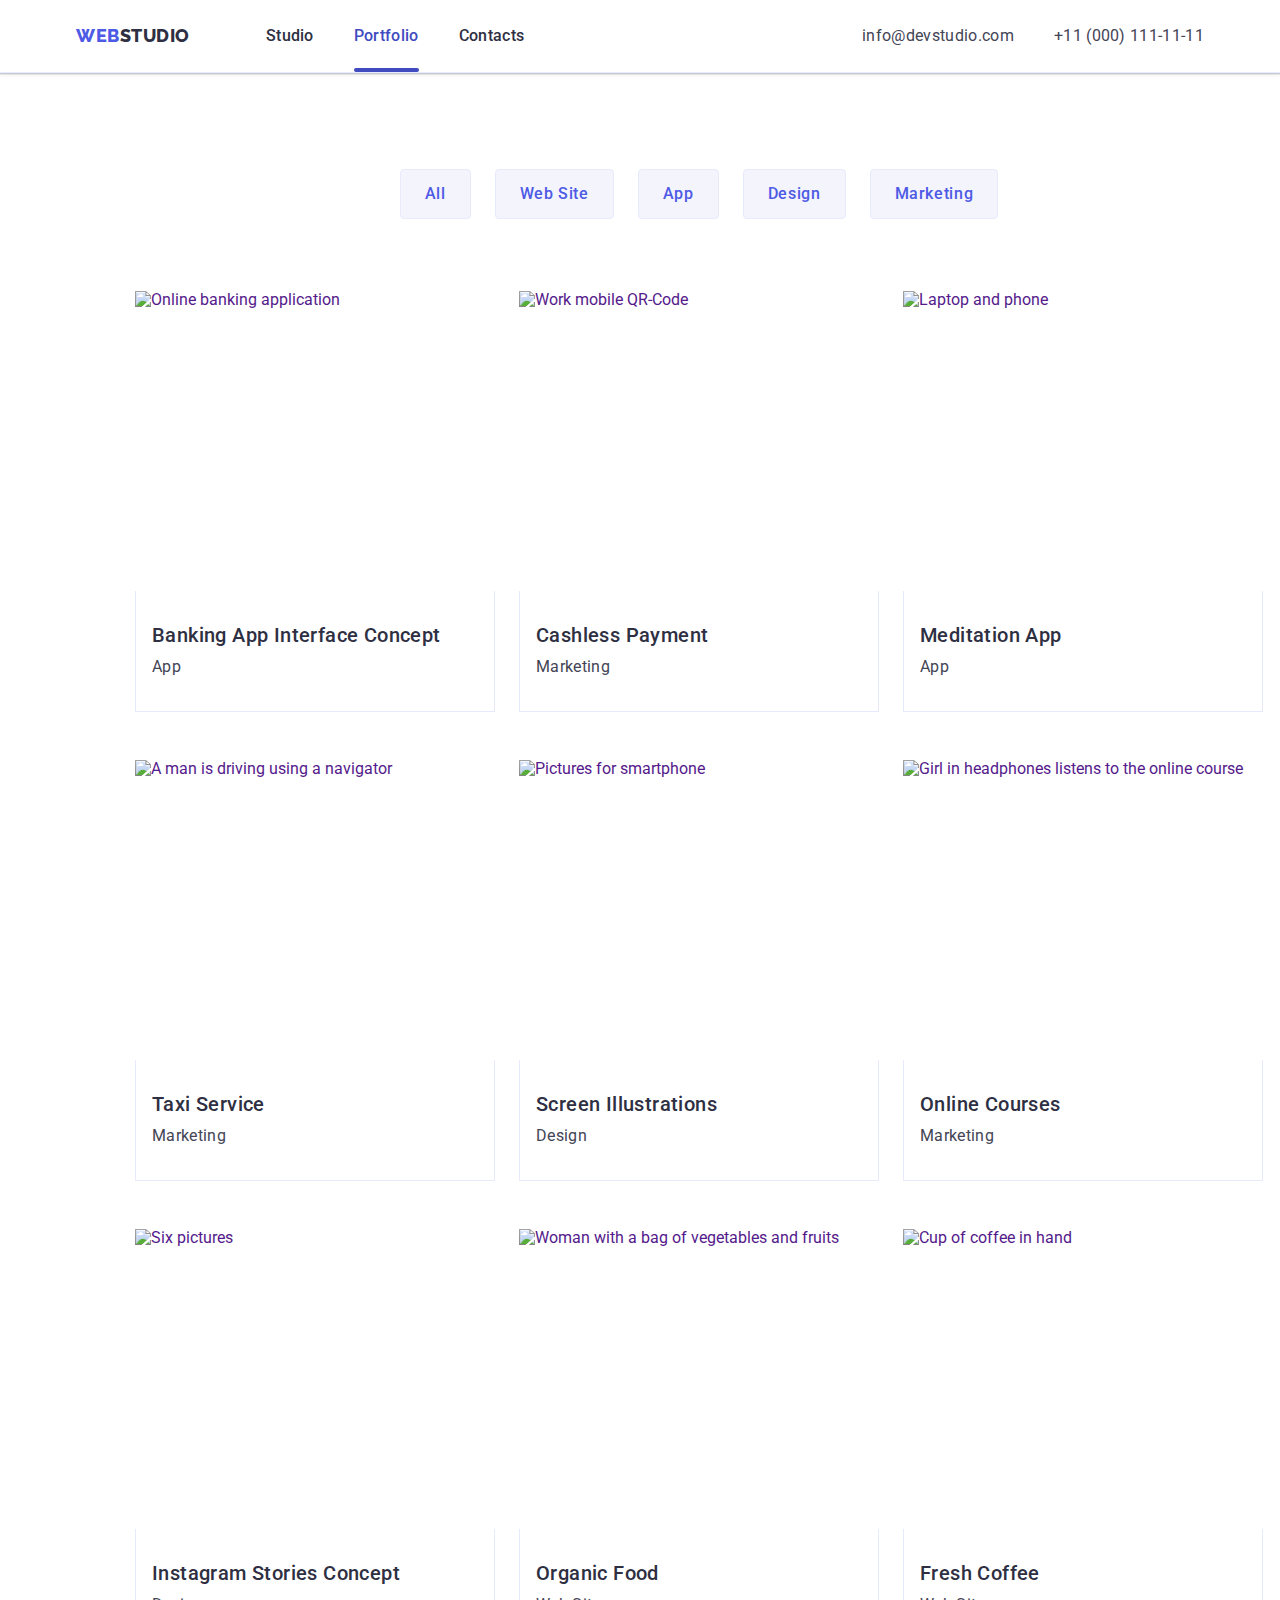
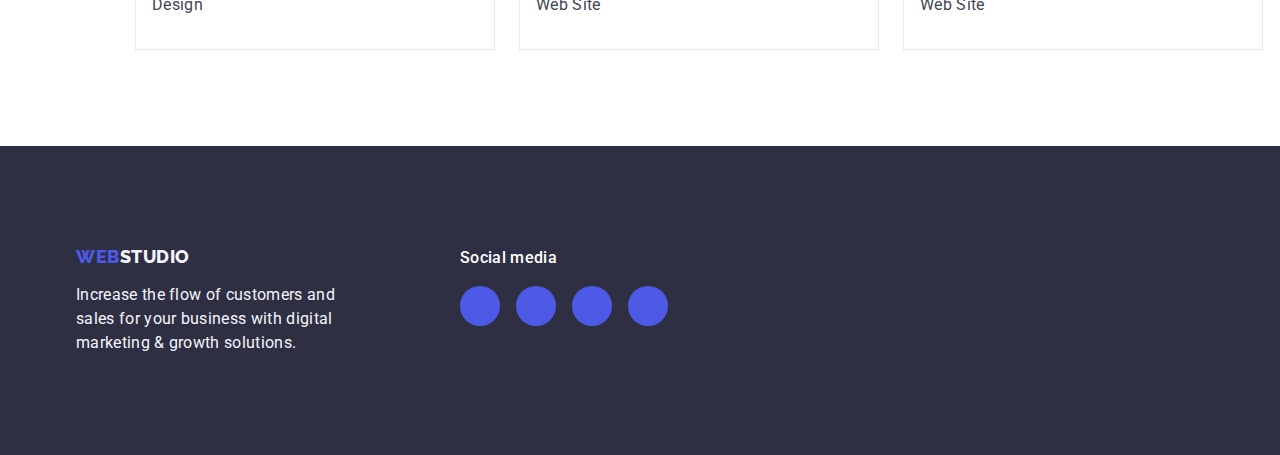
==== commit b234cd58: "hw5" ====
--- a/portfolio.html
+++ b/portfolio.html
@@ -5,48 +5,50 @@
     <meta http-equiv="X-UA-Compatible" content="IE=edge" />
     <meta name="viewport" content="width=device-width, initial-scale=1.0" />
     <title>Portfolio</title>
+
     <link rel="preconnect" href="https://fonts.googleapis.com" />
     <link rel="preconnect" href="https://fonts.gstatic.com" crossorigin />
     <link
-      href="https://fonts.googleapis.com/css2?family=Raleway:wght@800&family=Roboto:wght@400;500;700;900&display=swap"
+      href="https://fonts.googleapis.com/css2?family=Raleway:wght@800&family=Roboto:wght@400;500;700&display=swap"
       rel="stylesheet"
     />
     <link
+      href="https://cdn.jsdelivr.net/npm/modern-normalize@1.1.0/modern-normalize.min.css"
       rel="stylesheet"
-      href="https://cdnjs.cloudflare.com/ajax/libs/modern-normalize/1.1.0/modern-normalize.min.css"
     />
     <link rel="stylesheet" href="./css/styles.css" />
   </head>
-  <body>
-    <header class="header">
-      <div class="container nav-menu">
-        <nav class="header-nav">
-          <a href="./index.html" class="header-logo link"
-            >Web<span class="logo-dark link">Studio</span></a
+
+  <body class="body">
+    <header class="page-header">
+      <div class="container page-header-container">
+        <nav class="menu-page-nav">
+          <a class="logo-link link" href="./index.html"
+            >Web<span class="logo-text">Studio</span></a
           >
-          <ul class="header-list list">
-            <li class="header-item item">
-              <a class="header-link link" href="./index.html">Studio</a>
-            </li>
-            <li class="header-item item">
-              <a class="header-link current-port link" href="./portfolio.html"
+          <ul class="menu-page-nav-list list">
+            <li class="menu-page-nav-item list">
+              <a class="menu-page-nav-link link" href="./index.html">Studio</a>
+            </li>
+            <li class="menu-page-nav-item list">
+              <a class="menu-page-nav-link active link" href="./portfolio.html"
                 >Portfolio</a
               >
             </li>
-            <li class="header-item item">
-              <a class="header-link link" href="">Contacts</a>
+            <li class="menu-page-nav-item list">
+              <a class="menu-page-nav-link link" href="">Contacts</a>
             </li>
           </ul>
         </nav>
-        <address class="address">
-          <ul class="head-address list">
-            <li class="header-address item">
-              <a class="address-link link" href="mailto:info@devstudio.com"
+        <address class="contacts-address link">
+          <ul class="contacts-address list">
+            <li class="contacts-address-item">
+              <a class="contacts-address link" href="mailto:info@devstudio.com"
                 >info@devstudio.com</a
               >
             </li>
-            <li class="header-address item">
-              <a class="address-link link" href="tel:+110001111111"
+            <li class="contacts-address-item">
+              <a class="contacts-address link" href="tel:+110001111111"
                 >+11 (000) 111-11-11</a
               >
             </li>
@@ -54,291 +56,295 @@
         </address>
       </div>
     </header>
-    <main class="main">
-      <section class="section-portfolio">
+
+    <!--PORTFOLIO-->
+    <main>
+      <section class="content-portfolio">
         <div class="container">
-          <h1 class="visually-hidden">Cards Portfolio</h1>
-          <ul class="portfolio list">
-            <li class="portfolio-list">
-              <button class="portfolio-btn link" type="button">All</button>
-            </li>
-            <li class="portfolio-list">
-              <button class="portfolio-btn link" type="button">Web Site</button>
-            </li>
-            <li class="portfolio-list">
-              <button class="portfolio-btn link" type="button">App</button>
-            </li>
-            <li class="portfolio-list">
-              <button class="portfolio-btn link" type="button">Design</button>
-            </li>
-            <li class="portfolio-list">
-              <button class="portfolio-btn link" type="button">
-                Marketing
+          <h1 hidden>Portfolio</h1>
+
+          <ul class="menu-nav-list list">
+            <li class="portfolio-btn-list list">
+              <button class="portfolio-button filters" type="button">
+                All
               </button>
             </li>
-          </ul>
-          <ul class="portfolio-cards list">
-            <li class="portfolio-item-cards">
-              <a class="portfolio-link link" href="">
-                <div class="portfolio-box">
-                  <img
-                    class="portfolio-img"
-                    src="./images/card1.jpg"
-                    alt="interface"
-                    width="360"
-                    height="300"
-                  />
-                  <div class="overlay">
-                    <p class="portfolio-text-hov">
-                      14 Stylish and User-Friendly App Design Concepts · Task
-                      Manager App · Calorie Tracker App · Exotic Fruit Ecommerce
-                      App · Cloud Storage App
-                    </p>
-                  </div>
-                </div>
-                <div class="portfolio-name">
-                  <h2 class="portfolio-title">Banking App Interface Concept</h2>
-                  <p class="portfolio-text">App</p>
-                </div></a
-              >
-            </li>
-            <li class="portfolio-item-cards">
-              <a class="portfolio-link link" href="">
-                <div class="portfolio-box">
-                  <img
-                    class="portfolio-img"
-                    src="./images/card2.jpg"
-                    alt="pay"
-                    width="360"
-                    height="300"
-                  />
-                  <div class="overlay">
-                    <p class="portfolio-text-hov">
-                      14 Stylish and User-Friendly App Design Concepts · Task
-                      Manager App · Calorie Tracker App · Exotic Fruit Ecommerce
-                      App · Cloud Storage App
-                    </p>
-                  </div>
-                </div>
-                <div class="portfolio-name">
-                  <h2 class="portfolio-title">Cashless Payment</h2>
-                  <p class="portfolio-text">Marketing</p>
-                </div>
-              </a>
-            </li>
-            <li class="portfolio-item-cards">
-              <a class="portfolio-link link" href="">
-                <div class="portfolio-box">
-                  <img
-                    class="portfolio-img"
-                    src="./images/card3.jpg"
-                    alt="laptop"
-                    width="360"
-                    height="300"
-                  />
-                  <div class="overlay">
-                    <p class="portfolio-text-hov">
-                      14 Stylish and User-Friendly App Design Concepts · Task
-                      Manager App · Calorie Tracker App · Exotic Fruit Ecommerce
-                      App · Cloud Storage App
-                    </p>
-                  </div>
-                </div>
-                <div class="portfolio-name">
-                  <h2 class="portfolio-title">Meditation App</h2>
-                  <p class="portfolio-text">App</p>
-                </div></a
-              >
-            </li>
-            <li class="portfolio-item-cards">
-              <a class="portfolio-link link" href="">
-                <div class="portfolio-box">
-                  <img
-                    class="portfolio-img"
-                    src="./images/card4.jpg"
-                    alt="taxi car"
-                    width="360"
-                    height="300"
-                  />
-                  <div class="overlay">
-                    <p class="portfolio-text-hov">
-                      14 Stylish and User-Friendly App Design Concepts · Task
-                      Manager App · Calorie Tracker App · Exotic Fruit Ecommerce
-                      App · Cloud Storage App
-                    </p>
-                  </div>
-                </div>
-                <div class="portfolio-name">
-                  <h2 class="portfolio-title">Taxi Service</h2>
-                  <p class="portfolio-text">Marketing</p>
-                </div></a
-              >
-            </li>
-            <li class="portfolio-item-cards">
-              <a class="portfolio-link link" href="">
-                <div class="portfolio-box">
-                  <img
-                    class="portfolio-img"
-                    src="./images/card5.jpg"
-                    alt="ilustration phone"
-                    width="360"
-                    height="300"
-                  />
-                  <div class="overlay">
-                    <p class="portfolio-text-hov">
-                      14 Stylish and User-Friendly App Design Concepts · Task
-                      Manager App · Calorie Tracker App · Exotic Fruit Ecommerce
-                      App · Cloud Storage App
-                    </p>
-                  </div>
-                </div>
-                <div class="portfolio-name">
-                  <h2 class="portfolio-title">Screen Illustrations</h2>
-                  <p class="portfolio-text">Design</p>
-                </div></a
-              >
-            </li>
-            <li class="portfolio-item-cards">
-              <a class="portfolio-link link" href="">
-                <div class="portfolio-box">
-                  <img
-                    class="portfolio-img"
-                    src="./images/card6.jpg"
-                    alt="girl"
-                    width="360"
-                    height="300"
-                  />
-                  <div class="overlay">
-                    <p class="portfolio-text-hov">
-                      14 Stylish and User-Friendly App Design Concepts · Task
-                      Manager App · Calorie Tracker App · Exotic Fruit Ecommerce
-                      App · Cloud Storage App
-                    </p>
-                  </div>
-                </div>
-
-                <div class="portfolio-name">
-                  <h2 class="portfolio-title">Online Courses</h2>
-                  <p class="portfolio-text">Marketing</p>
-                </div></a
-              >
-            </li>
-            <li class="portfolio-item-cards">
-              <a class="portfolio-link link" href="">
-                <div class="portfolio-box">
-                  <img
-                    class="portfolio-img"
-                    src="./images/card7.jpg"
-                    alt="foto instagram"
-                    width="360"
-                    height="300"
-                  />
-                  <div class="overlay">
-                    <p class="portfolio-text-hov">
-                      14 Stylish and User-Friendly App Design Concepts · Task
-                      Manager App · Calorie Tracker App · Exotic Fruit Ecommerce
-                      App · Cloud Storage App
-                    </p>
-                  </div>
-                </div>
-                <div class="portfolio-name">
-                  <h2 class="portfolio-title">Instagram Stories Concept</h2>
-                  <p class="portfolio-text">Design</p>
-                </div></a
-              >
-            </li>
-            <li class="portfolio-item-cards">
-              <a class="portfolio-link link" href="">
-                <div class="portfolio-box">
-                  <img
-                    class="portfolio-img"
-                    src="./images/card8.jpg"
-                    alt="food"
-                    width="360"
-                    height="300"
-                  />
-                  <div class="overlay">
-                    <p class="portfolio-text-hov">
-                      14 Stylish and User-Friendly App Design Concepts · Task
-                      Manager App · Calorie Tracker App · Exotic Fruit Ecommerce
-                      App · Cloud Storage App
-                    </p>
-                  </div>
-                </div>
-                <div class="portfolio-name">
-                  <h2 class="portfolio-title">Organic Food</h2>
-                  <p class="portfolio-text">Web Site</p>
-                </div></a
-              >
-            </li>
-            <li class="portfolio-item-cards">
-              <a class="portfolio-link link" href="">
-                <div class="portfolio-box">
-                  <img
-                    class="portfolio-img"
-                    src="./images/card9.jpg"
-                    alt="cofe cap"
-                    width="360"
-                    height="300"
-                  />
-                  <div class="overlay">
-                    <p class="portfolio-text-hov">
-                      14 Stylish and User-Friendly App Design Concepts · Task
-                      Manager App · Calorie Tracker App · Exotic Fruit Ecommerce
-                      App · Cloud Storage App
-                    </p>
-                  </div>
-                </div>
-                <div class="portfolio-name">
-                  <h2 class="portfolio-title">Fresh Coffee</h2>
-                  <p class="portfolio-text">Web Site</p>
-                </div></a
-              >
+            <li class="portfolio-btn-list list">
+              <button class="portfolio-button filters" type="button">
+                Web Site
+              </button>
+            </li>
+            <li class="portfolio-btn-list list">
+              <button class="portfolio-button filters" type="button">
+                App
+              </button>
+            </li>
+            <li class="portfolio-btn-list list">
+              <button class="portfolio-button filters" type="button">
+                Design
+              </button>
+            </li>
+            <li class="portfolio-btn-list list filters">
+              <button class="portfolio-button" type="button">Marketing</button>
+            </li>
+          </ul>
+
+          <!----------Examples Working------>
+          <ul class="examples-working-list list">
+            <li class="examples-working-list-item list">
+              <a class="examples-working-link link" href="">
+                <div class="examples-working-img-overlay">
+                  <img
+                    src="./images/img8.jpg"
+                    alt="Online banking application"
+                    width="360"
+                    height="300"
+                  />
+                  <p class="overlay">
+                    14 Stylish and User-Friendly App Design Concepts · Task
+                    Manager App · Calorie Tracker App · Exotic Fruit Ecommerce
+                    App · Cloud Storage App
+                  </p>
+                </div>
+                <div class="application-container">
+                  <h2 class="our-actions-subtitle">
+                    Banking App Interface Concept
+                  </h2>
+                  <p class="our-actions-subtitle-text">App</p>
+                </div>
+              </a>
+            </li>
+            <li class="examples-working-list-item list">
+              <a class="examples-working-link link" href="">
+                <div class="examples-working-img-overlay">
+                  <img
+                    src="./images/img9.jpg"
+                    alt="Work mobile QR-Code"
+                    width="360"
+                    height="300"
+                  />
+                  <p class="overlay">
+                    14 Stylish and User-Friendly App Design Concepts · Task
+                    Manager App · Calorie Tracker App · Exotic Fruit Ecommerce
+                    App · Cloud Storage App
+                  </p>
+                </div>
+                <div class="application-container">
+                  <h2 class="our-actions-subtitle">Cashless Payment</h2>
+                  <p class="our-actions-subtitle-text">Marketing</p>
+                </div>
+              </a>
+            </li>
+            <li class="examples-working-list-item list">
+              <a class="examples-working-link link" href="">
+                <div class="examples-working-img-overlay">
+                  <img
+                    src="./images/img10.jpg"
+                    alt="Laptop and phone"
+                    width="360"
+                    height="300"
+                  />
+                  <p class="overlay">
+                    14 Stylish and User-Friendly App Design Concepts · Task
+                    Manager App · Calorie Tracker App · Exotic Fruit Ecommerce
+                    App · Cloud Storage App
+                  </p>
+                </div>
+                <div class="application-container">
+                  <h2 class="our-actions-subtitle">Meditation App</h2>
+                  <p class="our-actions-subtitle-text">App</p>
+                </div>
+              </a>
+            </li>
+            <li class="examples-working-list-item list">
+              <a class="examples-working-link link" href="">
+                <div class="examples-working-img-overlay">
+                  <img
+                    src="./images/img11.jpg"
+                    alt="A man is driving using a navigator"
+                    width="360"
+                    height="300"
+                  />
+                  <p class="overlay">
+                    14 Stylish and User-Friendly App Design Concepts · Task
+                    Manager App · Calorie Tracker App · Exotic Fruit Ecommerce
+                    App · Cloud Storage App
+                  </p>
+                </div>
+                <div class="application-container">
+                  <h2 class="our-actions-subtitle">Taxi Service</h2>
+                  <p class="our-actions-subtitle-text">Marketing</p>
+                </div>
+              </a>
+            </li>
+            <li class="examples-working-list-item list">
+              <a class="examples-working-link link" href="">
+                <div class="examples-working-img-overlay">
+                  <img
+                    src="./images/img12.jpg"
+                    alt="Pictures for smartphone"
+                    width="360"
+                    height="300"
+                  />
+                  <p class="overlay">
+                    14 Stylish and User-Friendly App Design Concepts · Task
+                    Manager App · Calorie Tracker App · Exotic Fruit Ecommerce
+                    App · Cloud Storage App
+                  </p>
+                </div>
+                <div class="application-container">
+                  <h2 class="our-actions-subtitle">Screen Illustrations</h2>
+                  <p class="our-actions-subtitle-text">Design</p>
+                </div>
+              </a>
+            </li>
+            <li class="examples-working-list-item list">
+              <a class="examples-working-link link" href="">
+                <div class="examples-working-img-overlay">
+                  <img
+                    src="./images/img13.jpg"
+                    alt="Girl in headphones listens to the online course"
+                    width="360"
+                    height="300"
+                  />
+                  <p class="overlay">
+                    14 Stylish and User-Friendly App Design Concepts · Task
+                    Manager App · Calorie Tracker App · Exotic Fruit Ecommerce
+                    App · Cloud Storage App
+                  </p>
+                </div>
+                <div class="application-container">
+                  <h2 class="our-actions-subtitle">Online Courses</h2>
+                  <p class="our-actions-subtitle-text">Marketing</p>
+                </div>
+              </a>
+            </li>
+            <li class="examples-working-list-item list">
+              <a class="examples-working-link link" href="">
+                <div class="examples-working-img-overlay">
+                  <img
+                    src="./images/img14.jpg"
+                    alt="Six pictures"
+                    width="360"
+                    height="300"
+                  />
+                  <p class="overlay">
+                    14 Stylish and User-Friendly App Design Concepts · Task
+                    Manager App · Calorie Tracker App · Exotic Fruit Ecommerce
+                    App · Cloud Storage App
+                  </p>
+                </div>
+                <div class="application-container">
+                  <h2 class="our-actions-subtitle">
+                    Instagram Stories Concept
+                  </h2>
+                  <p class="our-actions-subtitle-text">Design</p>
+                </div>
+              </a>
+            </li>
+            <li class="examples-working-list-item list">
+              <a class="examples-working-link link" href="">
+                <div class="examples-working-img-overlay">
+                  <img
+                    src="./images/img15.jpg"
+                    alt="Woman with a bag of vegetables and fruits"
+                    width="360"
+                    height="300"
+                  />
+                  <p class="overlay">
+                    14 Stylish and User-Friendly App Design Concepts · Task
+                    Manager App · Calorie Tracker App · Exotic Fruit Ecommerce
+                    App · Cloud Storage App
+                  </p>
+                </div>
+                <div class="application-container">
+                  <h2 class="our-actions-subtitle">Organic Food</h2>
+                  <p class="our-actions-subtitle-text">Web Site</p>
+                </div>
+              </a>
+            </li>
+            <li class="examples-working-list-item list">
+              <a class="examples-working-link link" href="">
+                <div class="examples-working-img-overlay">
+                  <img
+                    src="./images/img16.jpg"
+                    alt="Cup of coffee in hand"
+                    width="360"
+                    height="300"
+                  />
+                  <p class="overlay">
+                    14 Stylish and User-Friendly App Design Concepts · Task
+                    Manager App · Calorie Tracker App · Exotic Fruit Ecommerce
+                    App · Cloud Storage App
+                  </p>
+                </div>
+                <div class="application-container">
+                  <h2 class="our-actions-subtitle">Fresh Coffee</h2>
+                  <p class="our-actions-subtitle-text">Web Site</p>
+                </div>
+              </a>
             </li>
           </ul>
         </div>
       </section>
     </main>
-    <footer class="footer">
-      <div class="container footer-tumb">
-        <div class="section-one">
-          <a class="footer-logo link" href="./index.html"
-            >Web<span class="logo-light link">Studio</span></a
+    <!--------------------SECTION FOOTER-------------------->
+    <footer class="peage-footer">
+      <div class="container container-peage-footer">
+        <div class="container-peage-footer-logo-link">
+          <a class="footer-logo-link link" href="./index.html"
+            >Web<span class="footer-logo-text">Studio</span></a
           >
-          <p class="footer-text">
+          <p class="text-footer">
             Increase the flow of customers and sales for your business with
             digital marketing & growth solutions.
           </p>
         </div>
-        <div class="social">
-          <p class="footer-title">Social media</p>
-          <ul class="footer-list">
-            <li class="footer-icon">
-              <a href="" class="footer-icon-link">
-                <svg class="social-icon" width="24" height="24">
-                  <use href="./images/symbol-defs.svg#icon-instagram"></use>
+        <div class="container-peage-footer-social-media">
+          <p class="peage-footer-social-text">Social media</p>
+
+          <ul class="peage-footer-social-list list">
+            <li class="peage-footer-social-list-item">
+              <a href="" class="peage-footer-social-list-link">
+                <svg
+                  class="peage-footer-social-list-icon"
+                  width="24"
+                  height="24"
+                >
+                  <use href="./images/icon.svg#icon-instagram"></use>
                 </svg>
               </a>
             </li>
-            <li class="footer-icon">
-              <a href="" class="footer-icon-link">
-                <svg class="social-icon" width="24" height="24">
-                  <use href="./images/symbol-defs.svg#icon-facebook"></use>
+            <li class="peage-footer-social-list-item">
+              <a href="" class="peage-footer-social-list-link">
+                <svg
+                  class="peage-footer-social-list-icon"
+                  width="24"
+                  height="24"
+                >
+                  <use href="./images/icon.svg#icon-twitter"></use>
                 </svg>
               </a>
             </li>
-
-            <li class="footer-icon">
-              <a href="" class="footer-icon-link">
-                <svg class="social-icon" width="24" height="24">
-                  <use href="./images/symbol-defs.svg#icon-twitter"></use>
+            <li class="peage-footer-social-list-item">
+              <a href="" class="peage-footer-social-list-link">
+                <svg
+                  class="peage-footer-social-list-icon"
+                  width="24"
+                  height="24"
+                >
+                  <use href="./images/icon.svg#icon-facebook"></use>
                 </svg>
               </a>
             </li>
-            <li class="footer-icon">
-              <a href="" class="footer-icon-link">
-                <svg class="social-icon" width="24" height="24">
-                  <use href="./images/symbol-defs.svg#icon-linkedinicon-linkedin"></use>
+            <li class="peage-footer-social-list-item">
+              <a href="" class="peage-footer-social-list-link">
+                <svg
+                  class="peage-footer-social-list-icon"
+                  width="24"
+                  height="24"
+                >
+                  <use href="./images/icon.svg#icon-linkedin"></use>
                 </svg>
               </a>
             </li>
--- a/css/styles.css
+++ b/css/styles.css
@@ -1,75 +1,61 @@
 html {
   box-sizing: border-box;
 }
+
+:root {
+  --primari-font: "Roboto", sans-serif;
+  --secondery-font: "Raleway", sans-serif;
+  --title-text-color: #2e2f42;
+  --body-text-color: #434455;
+  --accent-color: #e7e9fc;
+  --primary-brand-color: #4d5ae5;
+  --pressed-state-color: #404bbf;
+  --background-section-color: #f4f4fd;
+  --background-dark-color: #2e2f42;
+  --background-white-color: #ffffff;
+  --transition-duration-and-func: 250ms cubic-bezier(0.4, 0, 0.2, 1);
+}
+
+h1,
+h2,
+h3,
+h4,
+p {
+  margin-top: 0;
+  margin-bottom: 0;
+}
+
+ul {
+  margin-top: 0;
+  margin-bottom: 0;
+  padding-left: 0;
+}
+
+img {
+  display: block;
+  width: 100%;
+  height: auto;
+}
+
+button {
+  display: block;
+  cursor: pointer;
+}
+
 *,
 *::before,
 *::after {
   box-sizing: inherit;
 }
 
-:root {
-  --primary-font: "Roboto", sans-serif;
-  --secondary-font: "Raleway", sans-serif;
-  --iris: #4d5ae5;
-  --ocean: #404bbf;
-  --navy-blue: #2e2f42;
-  --green: #31d0aa;
-  --slate: #434455;
-  --light-slate: #8e8f99;
-  --cornflower: #e7e9fc;
-  --cloud: #f4f4fd;
-  --navy-blue-modal: #2e2f42;
-  --grey: #2e2f42;
-  --white: #ffffff;
-  --dairy: #fcfcfc;
-  --color-link: #afb1b8;
-  --background-main: #ffffff;
-  --background-secondary: #f4f4fd;
-  --backgraund-section: #e5e5e5;
-  --backgraund-modal: rgba(46, 47, 66, 0.4);
-}
-
-body {
-  font-family: "Roboto", sans-serif;
-  background-color: var(--background-main);
-  color: #434455;
-  font-size: 16px;
-  line-height: 1.5;
-  letter-spacing: 0.02em;
-}
-h1,
-h2,
-h3,
-h4,
-h5,
-h6,
-p {
+.list {
+  list-style: none;
   margin: 0;
-}
-a {
+  padding: 0;
+}
+
+.link {
   text-decoration: none;
-}
-ul {
-  padding: 0;
-  margin: 0;
-  list-style: none;
-}
-
-img {
-  display: block;
-}
-.visually-hidden {
-  position: absolute;
-  width: 1px;
-  height: 1px;
-  margin: -1px;
-  border: 0;
-  padding: 0;
-
-  white-space: nowrap;
-  clip-path: inset(100%);
-  clip: rect(0 0 0 0);
-  overflow: hidden;
 }
 
 .container {
@@ -79,591 +65,709 @@
   padding-left: 15px;
   padding-right: 15px;
 }
-.team-icon-link,
-.link {
+
+/*SECTION HEADER*/
+
+.body {
+  font-family: "Roboto", sans-serif;
+  color: #434455;
+  background-color: #ffffff;
+}
+
+.page-header-container {
+  display: flex;
+  align-items: center;
+}
+
+.page-header {
+  border-bottom: 1px solid #e7e9fc;
+  box-shadow: 0px 2px 1px rgba(46, 47, 66, 0.08),
+    0px 1px 1px rgba(46, 47, 66, 0.16), 0px 1px 6px rgba(46, 47, 66, 0.08);
+}
+
+.logo-link {
+  font-family: var(--secondery-font);
+  font-weight: 800;
+  font-size: 18px;
+  line-height: 1.17;
+  letter-spacing: 0.03em;
+  color: var(--primary-brand-color);
+  text-transform: uppercase;
+
+  margin-right: 76px;
+}
+
+.logo-text {
+  font-family: var(--secondery-font);
+  font-weight: 800;
+  font-size: 18px;
+  line-height: 1.2;
+  letter-spacing: 0.03em;
+  color: var(--title-text-color);
+  text-transform: uppercase;
+}
+
+.menu-page-nav-list {
+  display: flex;
+  align-items: center;
+  gap: 40px;
+}
+
+.menu-page-nav-link {
+  font-weight: 500;
+  font-size: 16px;
+  line-height: 1.5;
+  letter-spacing: 0.02em;
+  color: var(--title-text-color);
+  display: block;
+  padding: 24px 0;
+  transition: color var(--transition-duration-and-func);
+  align-items: center;
+  position: relative;
+  cursor: pointer;
   text-decoration: none;
 }
-.list {
-  list-style: none;
-  padding: 0;
-  margin: 0;
-}
-
-/* hero */
-.section-hero {
-  padding: 188px 0;
-  max-width: 1440px;
-  height: 600px;
-  margin-left: auto;
+
+.nav-link {
+  position: relative;
+  display: block;
+  padding: 24px 0;
+  color: var(--title-text-color);
+  font-weight: 500;
+  font-size: 16px;
+  line-height: 1.5;
+  letter-spacing: 0.02em;
+  transition: color var(--transition-duration-and-func);
+}
+
+.menu-page-nav-item > .menu-page-nav-link.active.link {
+  color: var(--pressed-state-color);
+}
+
+.active {
+  position: relative;
+}
+
+.active::after {
+  content: "";
+  width: 100%;
+  height: 4px;
+  border-radius: 2px;
+  display: block;
+  background-color: var(--pressed-state-color);
+  position: absolute;
+  left: 0;
+  bottom: 0;
+  opacity: 1;
+}
+
+.menu-page-nav-link::before {
+  content: "";
+  position: absolute;
+  bottom: 0;
+  left: 0;
+  width: 100%;
+  height: 4px;
+  background-color: var(--pressed-state-color);
+  opacity: 0;
+  transition: transform var(--transition-duration-and-func);
+  transform: scaleX(0);
+}
+
+.menu-page-nav-link:hover::before,
+.menu-page-nav-link:focus::before {
+  transform: scaleX(1);
+  opacity: 1;
+}
+
+.menu-page-nav {
+  display: flex;
+  align-items: center;
+
   margin-right: auto;
+}
+
+.menu-page-nav-item :hover,
+.menu-page-nav-item :focus {
+  color: var(--pressed-state-color);
+}
+
+.contacts-address {
+  font-style: normal;
+  display: flex;
+  align-items: center;
+  gap: 40px;
+}
+
+.contacts-address {
+  font-style: normal;
+  font-weight: 400;
+  font-size: 16px;
+  line-height: 1.5;
+  letter-spacing: 0.02em;
+  color: var(--body-text-color);
+  transition: color var(--transition-duration-and-func);
+}
+
+.contacts-address:hover,
+.contacts-address:focus {
+  color: var(--pressed-state-color);
+}
+
+/*SECTION ONE*/
+.main-content-hero {
+  background-color: var(--background-dark-color);
   background-image: linear-gradient(
       rgba(46, 47, 66, 0.7),
       rgba(46, 47, 66, 0.7)
     ),
-    url(../images/people-office.jpg);
+    url("../images/people-office.jpg");
   background-size: cover;
+  max-width: 1440px;
+  background-repeat: no-repeat;
   background-position: center;
-  background-repeat: no-repeat;
-}
-.hero-title {
+  margin-left: auto;
+  margin-right: auto;
+}
+
+.main-content-title {
+  font-weight: 700;
   font-size: 56px;
   line-height: 1.07;
+  letter-spacing: 0.02em;
+  color: var(--background-white-color);
+  max-width: 496px;
   text-align: center;
-  letter-spacing: 0.02em;
-  color: var(--white);
-  max-width: 496px;
-  margin: 0 auto;
-  margin-bottom: 48px;
-  font-weight: 700;
-}
-
-.hero-btn:hover,
-.hero-btn:focus {
-  background-color: var(--ocean);
-  box-shadow: 0px 4px 4px rgba(0, 0, 0, 0.15);
-}
-
-.hero-btn {
-  display: block;
-  font-family: var(--primary-font);
-  padding: 16px 32px;
+  margin: 0 auto 48px;
+}
+
+.main-btn {
+  font-family: "Roboto", sans-serif;
+  font-style: normal;
   font-weight: 500;
   font-size: 16px;
   line-height: 1.5;
   letter-spacing: 0.04em;
-  color: var(--white);
-  background-color: var(--iris);
+  color: var(--background-white-color);
+  background-color: var(--primary-brand-color);
   cursor: pointer;
+  align-items: center;
   border-radius: 4px;
   min-width: 169px;
   height: 56px;
-  border: 1px solid transparent;
-  text-align: center;
   border: none;
   margin: 0 auto;
-  box-shadow: 0px 4px 4px rgba(0, 0, 0, 0.15);
-  transition: background-color 250ms cubic-bezier(0.4, 0, 0.2, 1),
-    box-shadow 250ms cubic-bezier(0.4, 0, 0.2, 1);
-}
-/* modal */
-
-.backdrop {
-  position: fixed;
-  top: 0;
-  right: 0;
-  bottom: 0;
-  left: 0;
-  background-color: var(--backgraund-modal);
-  opacity: 1;
-  visibility: visible;
-  pointer-events: initial;
-  transition: opasity 250ms cubic-bezier(0.4, 0, 0.2, 1),
-    visibility 250ms cubic-bezier(0.4, 0, 0.2, 1);
-}
-.modal {
-  position: absolute;
-  width: 408px;
-  height: 584px;
-  background: var(--dairy);
-  box-shadow: 0px 1px 1px rgba(0, 0, 0, 0.14), 0px 1px 3px rgba(0, 0, 0, 0.12),
-    0px 2px 1px rgba(0, 0, 0, 0.2);
+  display: block;
+  transition: background-color var(--transition-duration-and-func);
+}
+
+.main-btn:hover,
+.main-btn:focus {
+  background-color: var(--pressed-state-color);
+  color: var(--background-white-color);
+}
+
+.main-content-hero {
+  padding-top: 188px;
+  padding-bottom: 188px;
+}
+
+/*SECTION TWO*/
+
+.content-our-actions {
+  padding-top: 120px;
+  padding-bottom: 120px;
+}
+
+.our-actions-subtitle {
+  font-weight: 500;
+  font-size: 20px;
+  line-height: 1.2;
+  letter-spacing: 0.02em;
+  color: var(--title-text-color);
+  margin-bottom: 8px;
+}
+
+.our-actions-subtitle-text {
+  font-weight: 400;
+  font-size: 16px;
+  line-height: 1.5;
+  letter-spacing: 0.02em;
+  color: var(--body-text-color);
+}
+
+.content-our-actions-list {
+  display: flex;
+  gap: 24px;
+}
+
+.content-our-actions-item-icon {
+  display: flex;
+  height: 112px;
+  background-color: #f4f4fd;
+  justify-content: center;
+  align-items: center;
+  margin-bottom: 8px;
   border-radius: 4px;
-  top: 50%;
-  left: 50%;
-  transform: translate(-50%, -50%);
-}
-.modal-btn {
-  position: absolute;
-  top: 24px;
-  right: 24px;
+}
+
+.content-our-actions-item {
+  width: calc((100% - 72px) / 4);
+}
+
+/*SECTION THREE*/
+
+.header-our-working {
+  font-weight: 700;
+  font-size: 36px;
+  line-height: 1.11;
+  text-align: center;
+  letter-spacing: 0.02em;
+  text-transform: capitalize;
+  color: var(--title-text-color);
+
+  margin-bottom: 72px;
+}
+
+.our-working-list {
+  display: flex;
+  flex-wrap: wrap;
+  gap: 24px;
+}
+
+.our-working {
+  padding-bottom: 120px;
+}
+
+.our-working-item {
+  flex-basis: calc((100% - 48px) / 3);
+}
+
+/*SECTION FOUR*/
+
+.our-team {
+  background-color: var(--background-section-color);
+  padding-top: 120px;
+  padding-bottom: 120px;
+}
+
+.our-team-list {
+  display: flex;
+  flex-wrap: wrap;
+  gap: 24px;
+}
+
+.our-team-item {
+  background-color: var(--background-white-color);
+  box-shadow: 0px 1px 6px rgba(46, 47, 66, 0.08),
+    0px 1px 1px rgba(46, 47, 66, 0.16), 0px 2px 1px rgba(46, 47, 66, 0.08);
+
+  border-radius: 0px 0px 4px 4px;
+}
+
+.our-team-item {
+  flex-basis: calc((100% - 72px) / 4);
+}
+
+.header-our-team {
+  font-weight: 700;
+  font-size: 36px;
+  line-height: 1.11;
+  text-align: center;
+  letter-spacing: 0.02em;
+  text-transform: capitalize;
+  color: var(--title-text-color);
+}
+
+.header-our-team {
+  margin-bottom: 72px;
+}
+
+.our-team-subtitle {
+  font-weight: 500;
+  font-size: 20px;
+  line-height: 1.2;
+  letter-spacing: 0.02em;
+  color: var(--title-text-color);
+  text-align: center;
+
+  margin-bottom: 8px;
+}
+
+.our-team-subtitle-text {
+  font-weight: 400;
+  font-size: 16px;
+  line-height: 1.5;
+  letter-spacing: 0.02em;
+  color: var(--body-text-color);
+  text-align: center;
+  margin-bottom: 8px;
+}
+
+.our-team-container {
+  padding-top: 32px;
+  padding-bottom: 32px;
+  border-radius: 0px 0px 4px 4px;
+}
+
+.our-team-social-list-link {
+  display: flex;
+  justify-content: center;
+  align-items: center;
+  width: 40px;
+  height: 40px;
   border-radius: 50%;
-  background-color: var(--cornflower);
-  border: 1px solid rgba(0, 0, 0, 0.1);
-  cursor: pointer;
+  background-color: var(--primary-brand-color);
+  transition: background-color var(--transition-duration-and-func);
+}
+
+.our-team-social-list-link:hover,
+.our-team-social-list-link:focus {
+  background-color: var(--pressed-state-color);
+}
+
+.our-team-social-list {
   display: flex;
   justify-content: center;
-  align-items: center;
-  width: 24px;
-  height: 24px;
-  transition: background-color 250ms cubic-bezier(0.4, 0, 0.2, 1),
-    fill 250ms cubic-bezier(0.4, 0, 0.2, 1);
-}
-
-.modal-btn:hover,
-.modal-btn :focus {
-  background-color: var(--ocean);
-  fill: var(--white);
-}
-
-.backdrop.is-hidden {
-  opacity: 0;
-  visibility: hidden;
-  pointer-events: none;
-}
-.modal-icon {
-  color: var(--navy-blue);
-}
-.backdrop.is-hidden .modal {
-  transform: translate(250ms cubic-bezier(0.4, 0, 0.2, 1));
-}
-
-.header {
-  border-bottom: 1px solid var(--cornflower);
-  box-shadow: 0px 2px 1px rgba(46, 47, 66, 0.08),
-    0px 1px 1px rgba(46, 47, 66, 0.16), 0px 1px 6px rgba(46, 47, 66, 0.08);
-}
-.header-nav {
-  display: flex;
-  align-items: center;
-}
-
-.nav-menu {
-  display: flex;
-  align-items: center;
-}
-.header-logo {
-  font-family: var(--secondary-font);
+  gap: 24px;
+}
+
+.our-team-social-list-icon {
+  fill: #f4f4fd;
+}
+
+/*SECTIONS FIVE*/
+
+.our-customers {
+  padding-top: 120px;
+  padding-bottom: 120px;
+}
+
+.header-our-customers {
+  font-weight: 700;
+  font-size: 36px;
+  line-height: 1.1;
+  text-align: center;
+  letter-spacing: 0.02em;
+  text-transform: capitalize;
+  color: var(--title-text-color);
+  margin-bottom: 72px;
+}
+
+.our-customers-list-item-link {
+  color: #8e8f99;
+  display: flex;
+  border: 1px solid #8e8f99;
+  justify-content: center;
+  align-items: center;
+  height: 88px;
+  border-radius: 4px;
+  transition: color var(--transition-duration-and-func),
+    border var(--transition-duration-and-func);
+}
+
+.our-customers-list-item {
+  width: calc((100% - 120px) / 6);
+}
+
+.our-customers-list-item-link:hover,
+.our-customers-list-item-link:focus {
+  border-color: #404bbf;
+  color: #404bbf;
+}
+
+.our-customers-list {
+  display: flex;
+  gap: 24px;
+  justify-content: center;
+  align-items: center;
+}
+
+.our-customers-list-icon {
+  fill: currentColor;
+}
+
+/*SECTION FOOTER*/
+
+.peage-footer {
+  background: var(--background-dark-color);
+  padding-top: 100px;
+  padding-bottom: 100px;
+}
+
+.container-peage-footer {
+  display: flex;
+  align-items: baseline;
+  gap: 120px;
+}
+
+.footer-logo-link {
+  font-family: var(--secondery-font);
+  font-style: normal;
   font-weight: 800;
   font-size: 18px;
   line-height: 1.17;
   letter-spacing: 0.03em;
+  color: var(--primary-brand-color);
   text-transform: uppercase;
-  color: var(--iris);
-  margin-right: 76px;
-}
-.logo-dark {
-  font-family: var(--secondary-font);
+  display: inline-block;
+  margin-bottom: 16px;
+}
+
+.footer-logo-text {
+  font-family: var(--secondery-font);
+  font-style: normal;
   font-weight: 800;
   font-size: 18px;
   line-height: 1.17;
   letter-spacing: 0.03em;
+  color: var(--background-section-color);
   text-transform: uppercase;
-  color: var(--navy-blue);
-}
-.header-list {
-  display: flex;
-  gap: 40px;
-}
-.head-address {
-  display: flex;
-  gap: 40px;
-}
-
-.header-link {
+}
+
+.text-footer {
+  font-style: normal;
+  font-weight: 400;
+  font-size: 16px;
+  line-height: 1.5;
+  letter-spacing: 0.02em;
+  color: var(--background-section-color);
+  width: 264px;
+}
+
+.peage-footer-social-text {
   font-weight: 500;
   font-size: 16px;
   line-height: 1.5;
   letter-spacing: 0.02em;
-  color: var(--navy-blue);
-  padding: 24px 0 24px;
-  display: inline-block;
+  color: #ffffff;
+  margin-bottom: 16px;
+}
+
+.peage-footer-social-list {
+  display: flex;
+  gap: 16px;
+}
+
+.peage-footer-social-list-link {
+  display: flex;
+  justify-content: center;
+  align-items: center;
+  width: 40px;
+  height: 40px;
+  border-radius: 50%;
+  background-color: var(--primary-brand-color);
+  transition: background-color var(--transition-duration-and-func);
+}
+
+.peage-footer-social-list-icon {
+  fill: #f4f4fd;
+}
+
+.peage-footer-social-list-link:focus,
+.peage-footer-social-list-link:hover {
+  background-color: #31d0aa;
+}
+
+/* Modalka */
+
+.backdrop-modal-window {
+  position: fixed;
+  top: 0;
+  left: 0;
+  z-index: 100;
+  width: 100%;
+  height: 100%;
+  background-color: rgba(46, 47, 66, 0.4);
+  transition: opacity var(--transition-duration-and-func),
+    visibility var(--transition-duration-and-func);
+}
+
+.backdrop-modal-window.is-hidden {
+  opacity: 0;
+  visibility: hidden;
+  pointer-events: none;
+}
+
+.modal-window {
+  position: absolute;
+  top: 50%;
+  left: 50%;
+  transform: translate(-50%, -50%) scale(1);
+  width: 408px;
+  height: 576px;
+  background-color: #fcfcfc;
+  box-shadow: 0px 1px 1px rgba(0, 0, 0, 0.14), 0px 1px 3px rgba(0, 0, 0, 0.12),
+    0px 2px 1px rgba(0, 0, 0, 0.2);
+  border-radius: 4px;
+  transition: var(--transition-duration-and-func);
+  opacity: 1;
+}
+
+.modal-window-btn-close {
+  position: absolute;
+  top: 24px;
+  right: 24px;
+  background-color: #e7e9fc;
+  border: 1px solid rgba(0, 0, 0, 0.1);
+  width: 24px;
+  height: 24px;
+  border-radius: 50%;
+  justify-content: center;
+  align-items: center;
+  display: flex;
+  padding: 0;
+}
+
+.modal-window-btn-close:hover,
+.modal-window-btn-close:focus {
+  background-color: #404bbf;
+  color: #ffffff;
+}
+
+.modal-window-btn-close-icon {
+  transition: fill var(--transition-duration-and-func);
+}
+
+.modal-window-btn-close:hover .modal-window-btn-close-icon,
+.modal-window-btn-close:focus .modal-window-btn-close-icon {
+  fill: var(--background-white-color);
+}
+
+/* PORTFoLIO */
+
+.content-portfolio {
+  padding-top: 96px;
+  padding-left: 120px;
+  padding-bottom: 96px;
+  padding-right: 120px;
+}
+
+.portfolio-button {
+  font-family: "Roboto", sans-serif;
+  font-weight: 500;
+  font-size: 16px;
+  line-height: 1.5;
+  letter-spacing: 0.04em;
+  color: var(--primary-brand-color);
+  background: var(--background-section-color);
+  align-items: center;
+  cursor: pointer;
+  display: block;
+  border: 1px solid var(--accent-color);
+  border-radius: 4px;
+  padding: 12px 24px;
+}
+
+.portfolio-button.filters {
+  padding: 12px 24px;
+  border: 1px solid var(--accent-color);
+  min-width: 69px;
+  color: var(--primary-brand-color);
+  transition: background-color var(--transition-duration-and-func),
+    color var(--transition-duration-and-func),
+    border var(--transition-duration-and-func),
+    box-shadow var(--transition-duration-and-func);
+}
+
+.menu-nav-list {
+  display: flex;
+  flex-wrap: wrap;
+  gap: 24px;
+  align-items: center;
+  justify-content: center;
+  margin-bottom: 72px;
+}
+
+.portfolio-button:hover,
+.portfolio-button:focus {
+  color: var(--background-white-color);
+  background-color: var(--pressed-state-color);
+  border: 1px solid transparent;
+  box-shadow: 0px 3px 1px rgba(0, 0, 0, 0.1), 0px 2px 1px rgba(0, 0, 0, 0.08),
+    0px 2px 2px rgba(0, 0, 0, 0.12);
+}
+
+.examples-working-list {
+  display: flex;
+  flex-wrap: wrap;
+  column-gap: 24px;
+  row-gap: 48px;
+}
+
+.examples-working-list-item {
+  width: 360px;
+}
+
+.examples-working-link {
+  display: block;
+  transition: box-shadow var(--transition-duration-and-func);
+}
+
+.examples-working-img-overlay {
   position: relative;
-  transition: color 250ms cubic-bezier(0.4, 0, 0.2, 1);
-}
-.header-link::after {
-  content: "";
-  display: inline-block;
+  overflow: hidden;
+}
+
+.examples-working-link:focus,
+.examples-working-link:hover {
+  box-shadow: 0px 1px 6px rgba(46, 47, 66, 0.08),
+    0px 1px 1px rgba(46, 47, 66, 0.16), 0px 2px 1px rgba(46, 47, 66, 0.08);
+}
+
+.examples-working-link:focus .overlay,
+.examples-working-link:hover .overlay {
+  transform: translate(0, 0);
+}
+
+.overlay {
+  position: absolute;
+  left: 0;
+  top: 0;
   width: 100%;
-  height: 4px;
-  position: absolute;
-  border-radius: 2px;
-  left: 0;
-  bottom: -1px;
-}
-.header-link:hover,
-.header-link:focus {
-  color: var(--ocean);
-}
-
-.header-link.current,
-.header-link.current-port {
-  color: var(--ocean);
-}
-
-.header-link.current::after,
-.header-link.current-port::after {
-  background-color: var(--ocean);
-}
-
-.address {
-  font-style: normal;
-  margin-left: auto;
-}
-
-.address-link {
-  font-size: 16px;
-  line-height: 1.5;
-  letter-spacing: 0.02em;
-  color: var(--slate);
-  padding: 24px 0 24px;
-  transition: color 250ms cubic-bezier(0.4, 0, 0.2, 1);
-}
-.address-link:hover,
-.address-link:focus {
-  color: var(--ocean);
-}
-
-/* section */
-.section-company {
-  padding: 120px 0;
-}
-.company {
-  display: flex;
-  gap: 24px;
-}
-
-.company-icon {
-  background-color: var(--cloud);
-  margin-bottom: 8px;
-  width: 264px;
-  height: 112px;
-  display: flex;
-  justify-content: center;
-  align-items: center;
-  border-radius: 4px;
-}
-
-.company-item {
-  width: 264px;
-  width: calc((100% - 72px) / 4);
-}
-
-.company-title,
-.team-underitle,
-.portfolio-title {
+  height: 100%;
+  overflow: auto;
+  transform: translate(0, 100%);
+  transition: transform var(--transition-duration-and-func);
+  font-family: "Roboto";
+  font-weight: 400;
+  font-size: 16px;
+  line-height: 1.5;
+  letter-spacing: 0.02em;
+  color: #f4f4fd;
+  background-color: rgb(77, 90, 229);
+
+  padding-top: 40px;
+  padding-left: 32px;
+
+  padding-right: 32px;
+}
+
+.img {
+  display: block;
+  max-width: 100%;
+}
+
+.our-actions-subtitle {
   font-weight: 500;
   font-size: 20px;
   line-height: 1.2;
   letter-spacing: 0.02em;
-  color: var(--navy-blue);
+  color: var(--title-text-color);
   margin-bottom: 8px;
-}
-
-.company-text {
-  font-size: 16px;
-  line-height: 1.5;
-  letter-spacing: 0.02em;
-  color: var(--slate);
-}
-.section-work {
-  padding-bottom: 120px;
-}
-.work-title,
-.team-title,
-.customers-title {
-  font-size: 36px;
-  line-height: 1.1;
-  text-align: center;
-  letter-spacing: 0.02em;
-  text-transform: capitalize;
-  color: var(--navy-blue);
-
-  margin-bottom: 72px;
-}
-.work {
-  display: flex;
-  justify-content: center;
-  gap: 24px;
-}
-
-.work-item {
-  width: calc((100% - 48px) / 3);
-}
-
-.section-team {
-  background-color: var(--background-secondary);
-  padding: 120px 0;
-}
-.team {
-  display: flex;
-  gap: 24px;
-}
-
-.work-team {
-  background-color: var(--background-main);
-  text-align: center;
-  border-radius: 0px 0px 4px 4px;
-  box-shadow: 0px 1px 6px rgba(46, 47, 66, 0.08),
-    0px 1px 1px rgba(46, 47, 66, 0.16), 0px 2px 1px rgba(46, 47, 66, 0.08);
-  cursor: pointer;
-}
-
-.title-name {
-  padding-top: 32px;
-  padding-bottom: 32px;
-}
-.team-underitle {
-  font-family: var(--primary-font);
-  font-weight: 500;
-  font-size: 20px;
-  line-height: 1.2;
-  letter-spacing: 0.02em;
-  color: var(--navy-blue);
-  text-align: center;
-  margin-bottom: 8px;
-}
-.team-icon {
-  fill: var(--cloud);
-}
-.team-text {
-  color: var(--slate);
-  font-size: 16px;
-  line-height: 1.5;
-  letter-spacing: 0.02em;
-  margin-bottom: 8px;
-
-  text-align: center;
-}
-.team-icon-list {
-  display: flex;
-  justify-content: center;
-  gap: 24px;
-}
-
-.team-icon-link:hover,
-.team-icon-link:focus {
-  background-color: var(--ocean);
-}
-.team-icon-link {
-  height: 100%;
-  width: 100%;
-  display: flex;
-  justify-content: center;
-  align-items: center;
-  border-radius: 50%;
-  background-color: var(--iris);
-  transition: backgraund-color 250ms cubic-bezier(0.4, 0, 0.2, 1);
-}
-
-.customers-company {
-  fill: currentColor;
-}
-
-.customer-icon-link {
-  width: 168px;
-  height: 88px;
-  display: flex;
-  justify-content: center;
-  align-items: center;
-  border-radius: 4px;
-  border: 1px solid var(--light-slate);
-  color: var(--color-link);
-  transition: color 250ms cubic-bezier(0.4, 0, 0.2, 1),
-    border 250ms cubic-bezier(0.4, 0, 0.2, 1);
-}
-
-.customer-icon-link:hover,
-.customer-icon-link:focus {
-  border: 1px solid var(--ocean);
-  color: var(--ocean);
-  cursor: pointer;
-}
-
-.customers {
-  padding: 120px 0;
-}
-.customers-list {
-  display: flex;
-  gap: 24px;
-  border: rgba(0, 0, 0, 0.25);
-}
-/* portfolio */
-.section-portfolio {
-  padding-top: 96px;
-  padding-bottom: 120px;
-}
-.portfolio {
-  display: flex;
-  justify-content: center;
-  margin-bottom: 72px;
-}
-
-.portfolio-btn:hover,
-.portfolio-btn:focus {
-  background-color: var(--ocean);
-  color: var(--white);
-  border: 1px solid transparent;
-  box-shadow: 0px 3px 1px rgba(0, 0, 0, 0.1), 0px 2px 1px rgba(0, 0, 0, 0.08),
-    0px 2px 2px rgba(0, 0, 0, 0.12);
-}
-
-.portfolio-list {
-  margin-right: 24px;
-}
-
-.portfolio-btn {
-  font-family: var(--primary-font);
-  font-weight: 500;
-  font-size: 16px;
-  line-height: 1.5;
-  letter-spacing: 0.04em;
-  color: var(--iris);
-  background-color: var(--cloud);
-  cursor: pointer;
-  padding: 12px 24px;
-  border: 1px solid var(--cornflower);
-  border-radius: 4px;
-  transition: backgraund-color 250ms cubic-bezier(0.4, 0, 0.2, 1),
-    color 250ms cubic-bezier(0.4, 0, 0.2, 1),
-    box-shadow 250ms cubic-bezier(0.4, 0, 0.2, 1),
-    border 250ms cubic-bezier(0.4, 0, 0.2, 1);
-}
-
-.portfolio-cards {
-  display: flex;
-  flex-wrap: wrap;
-  row-gap: 48px;
-  column-gap: 24px;
-}
-
-.portfolio-item-cards {
-  width: calc((100% - 48px) / 3);
-}
-
-.portfolio-name {
+  margin-top: 0;
+}
+
+.our-actions-subtitle-text {
+  font-weight: 400;
+  font-size: 16px;
+  line-height: 1.5;
+  letter-spacing: 0.02em;
+  color: var(--body-text-color);
+}
+
+.application-container {
   padding: 32px 16px;
-  border: 1px solid var(--cornflower);
+  border: 1px solid #e7e9fc;
   border-top: none;
 }
-
-.portfolio-link:hover,
-.portfolio-link:focus {
-  box-shadow: 0px 1px 6px rgba(46, 47, 66, 0.08),
-    0px 1px 1px rgba(46, 47, 66, 0.16), 0px 2px 1px rgba(46, 47, 66, 0.08);
-}
-.portfolio-link {
-  display: block;
-  transition: box-shadow 250ms cubic-bezier(0.4, 0, 0.2, 1);
-}
-
-.portfolio-title {
-  font-weight: 500;
-  font-size: 20px;
-  line-height: 1.2;
-  letter-spacing: 0.02em;
-  color: var(--navy-blue);
-}
-
-.portfolio-text {
-  font-size: 16px;
-  line-height: 1.5;
-  letter-spacing: 0.02em;
-  color: var(--slate);
-}
-
-.portfolio-text-hov {
-  color: var(--cloud);
-  font-size: 16px;
-  line-height: 1.5;
-  letter-spacing: 0.02em;
-}
-
-.portfolio-box {
-  position: relative;
-  overflow: hidden;
-}
-.overlay {
-  position: absolute;
-  width: 100%;
-  height: 100%;
-  padding: 30px;
-  bottom: 0;
-  left: 0;
-  top: 0;
-  background-color: var(--iris);
-  transform: translateY(100%);
-  transition: transform 250ms cubic-bezier(0.4, 0, 0.2, 1);
-}
-.portfolio-item-cards:hover .overlay {
-  transform: translateY(0);
-}
-.portfolio-link:focus .overlay {
-  transform: translateY(0);
-}
-
-/* footer */
-.footer {
-  background-color: var(--navy-blue);
-  padding: 100px 0;
-}
-
-.footer-logo {
-  font-family: var(--secondary-font);
-  font-weight: 800;
-  font-size: 18px;
-  line-height: 1.17;
-  letter-spacing: 0.03em;
-  text-transform: uppercase;
-  color: var(--iris);
-  margin-bottom: 16px;
-  display: inline-block;
-}
-.logo-light {
-  font-family: var(--secondary-font);
-  font-weight: 800;
-  font-size: 18px;
-  line-height: 1.17;
-  letter-spacing: 0.03em;
-  text-transform: uppercase;
-  color: var(--cloud);
-  display: inline-block;
-}
-.footer-text {
-  font-size: 16px;
-  line-height: 1.5;
-  letter-spacing: 0.02em;
-  color: var(--cloud);
-  max-width: 264px;
-}
-.footer-title {
-  font-weight: 500;
-  font-size: 16px;
-  line-height: 1.5;
-  letter-spacing: 0.02em;
-  color: var(--white);
-  margin-bottom: 16px;
-}
-.social {
-  max-width: 208px;
-  height: 80px;
-}
-.social-icon {
-  fill: #f4f4fd;
-}
-
-.footer-list {
-  display: flex;
-  gap: 16px;
-}
-.social-media-list,
-.footer-icon {
-  width: 40px;
-  height: 40px;
-  justify-content: center;
-  align-items: center;
-  border-radius: 50%;
-}
-.footer-icon-link {
-  height: 100%;
-  width: 100%;
-  display: flex;
-  justify-content: center;
-  align-items: center;
-  border-radius: 50%;
-  background-color: var(--iris);
-  transition: background-color 250ms cubic-bezier(0.4, 0, 0.2, 1);
-}
-
-.footer-icon-link:hover,
-.footer-icon-link:focus {
-  background-color: #31d0aa;
-}
-.footer-tumb {
-  display: flex;
-  align-items: baseline;
-}
-.section-one {
-  max-width: 264px;
-  height: 112px;
-  margin-right: 120px;
-}